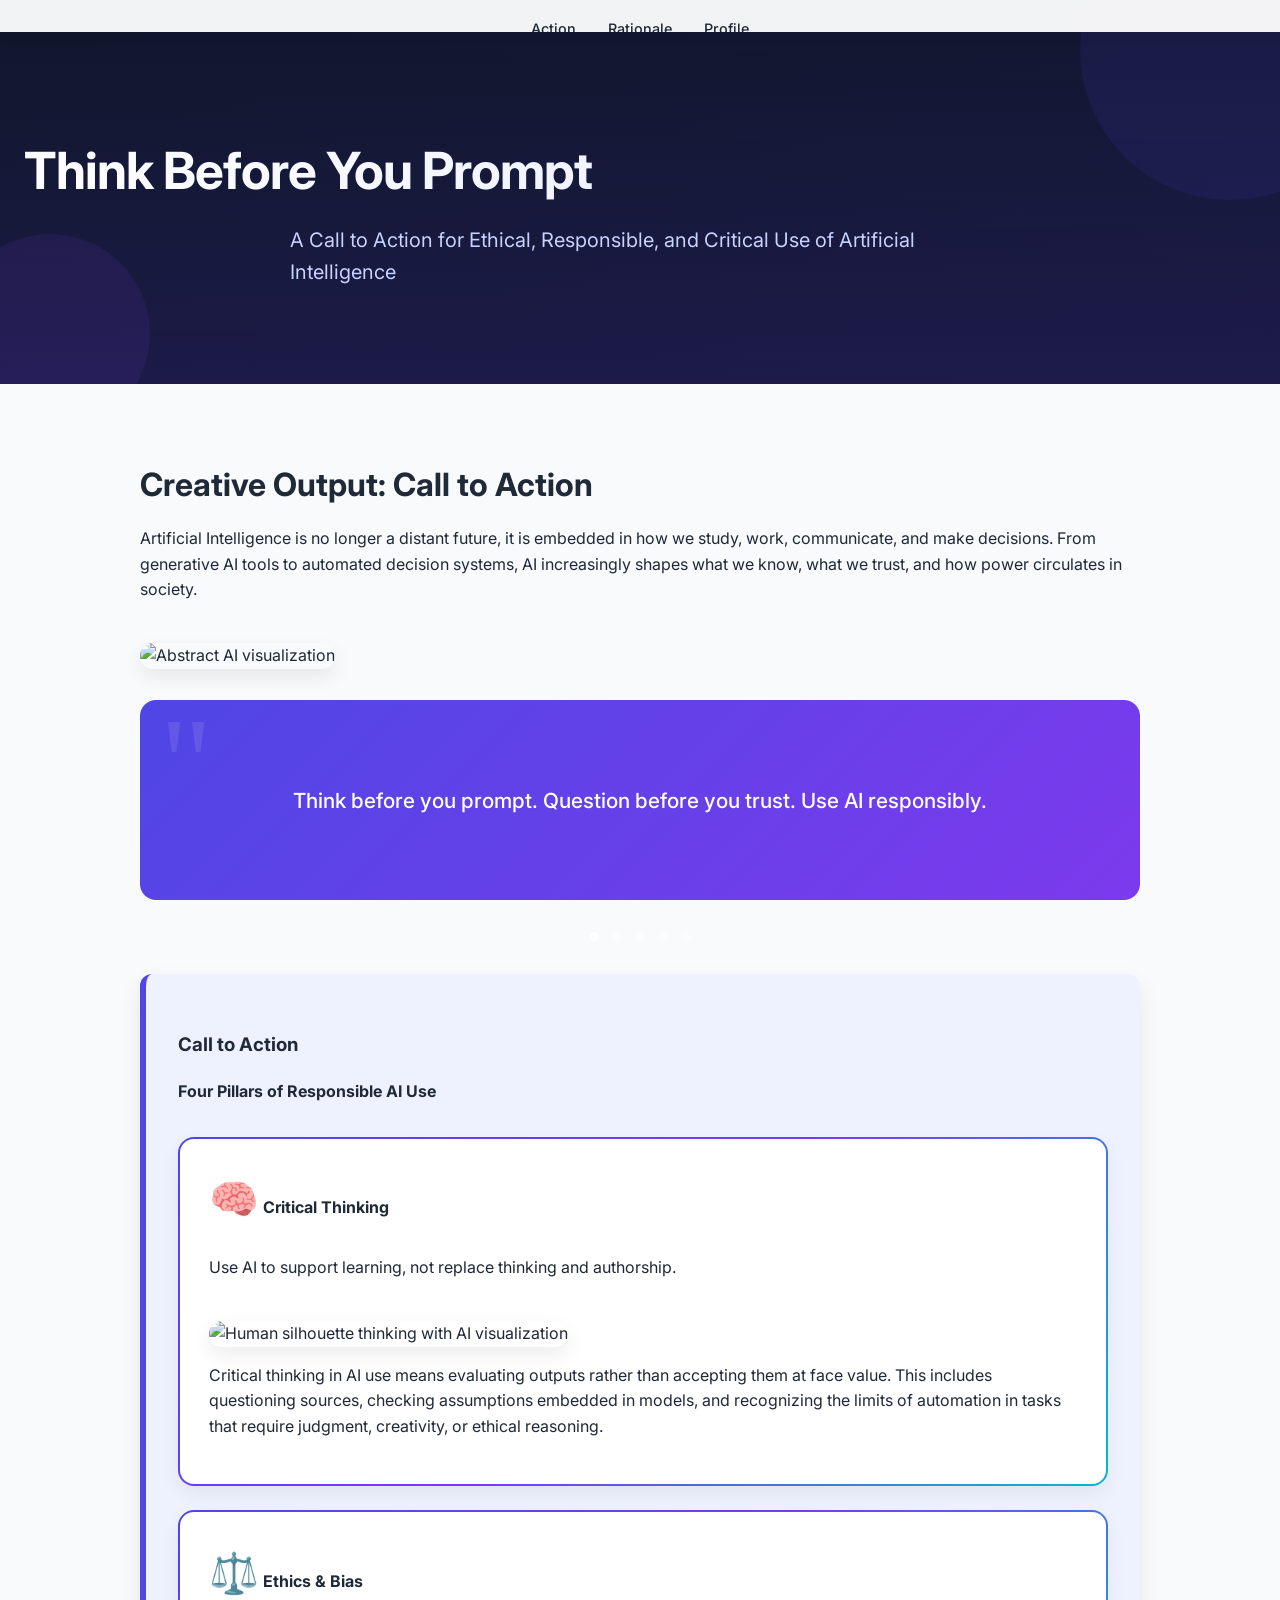
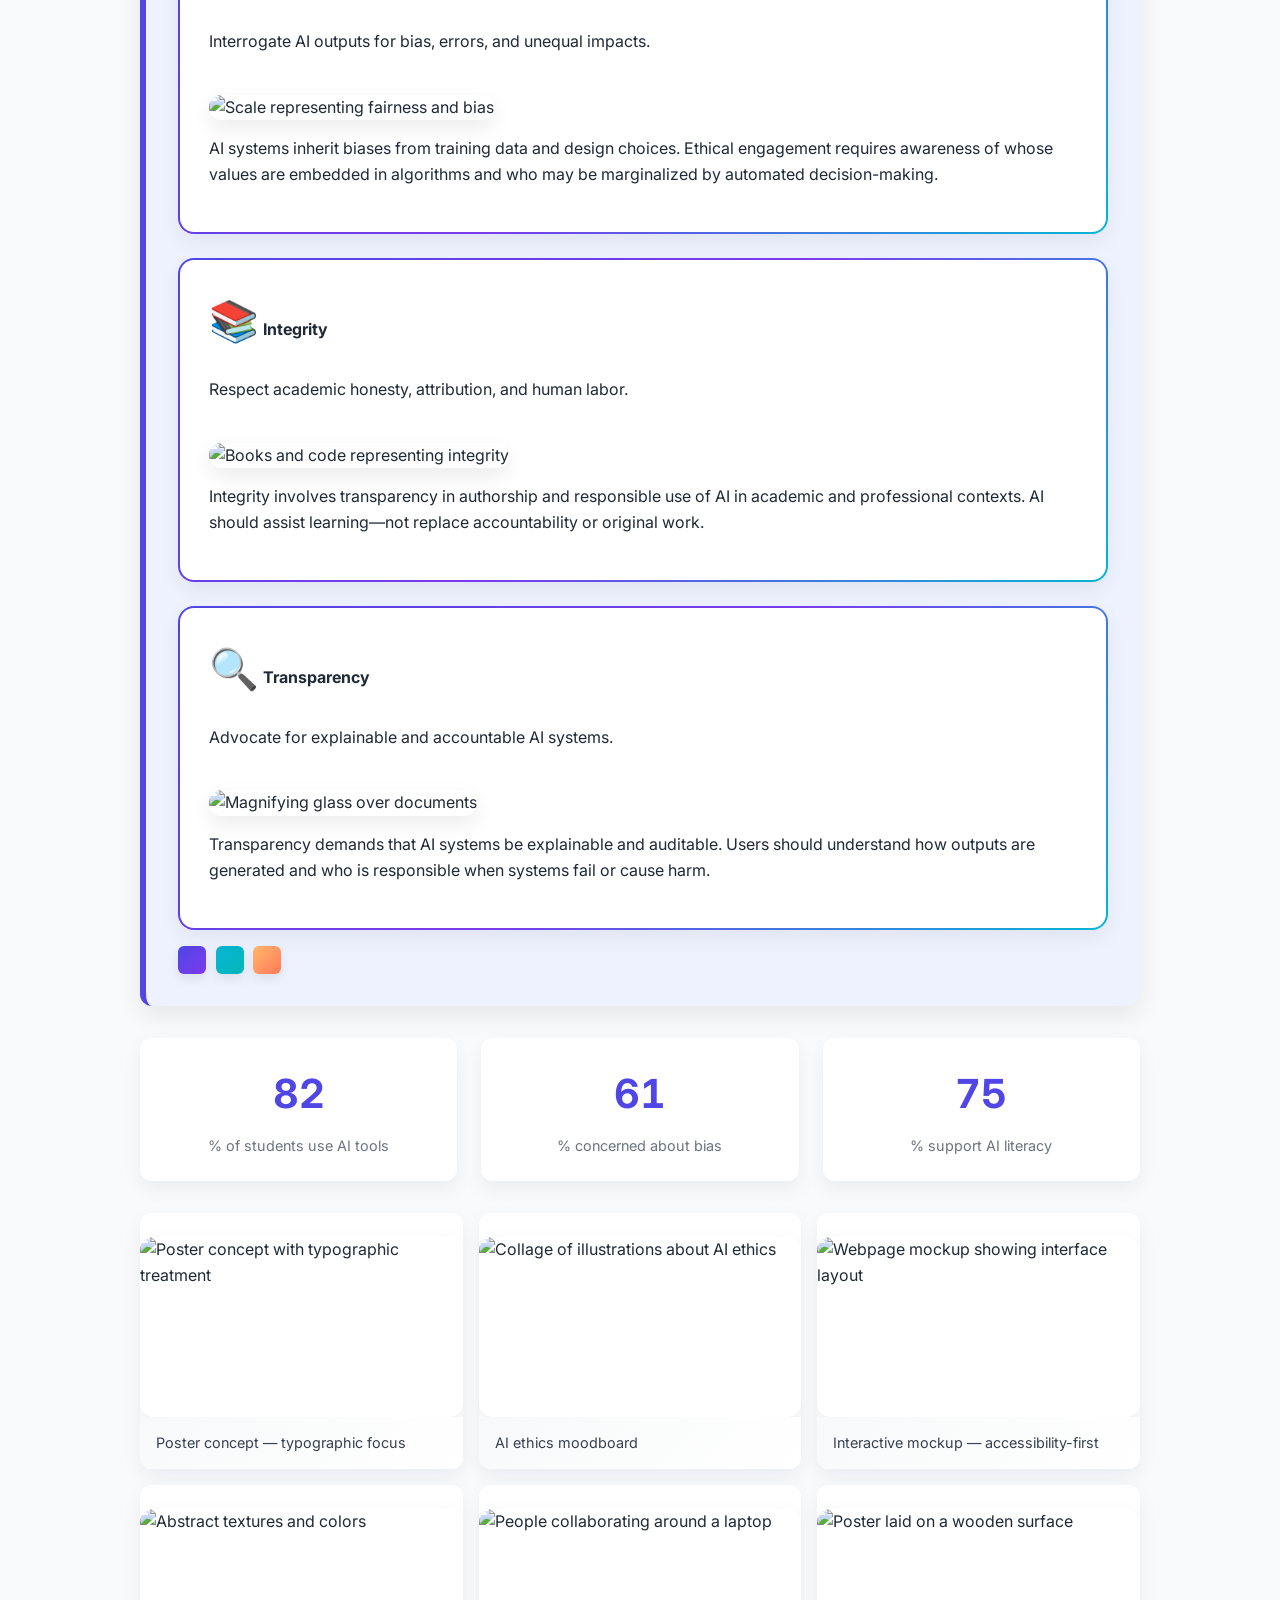
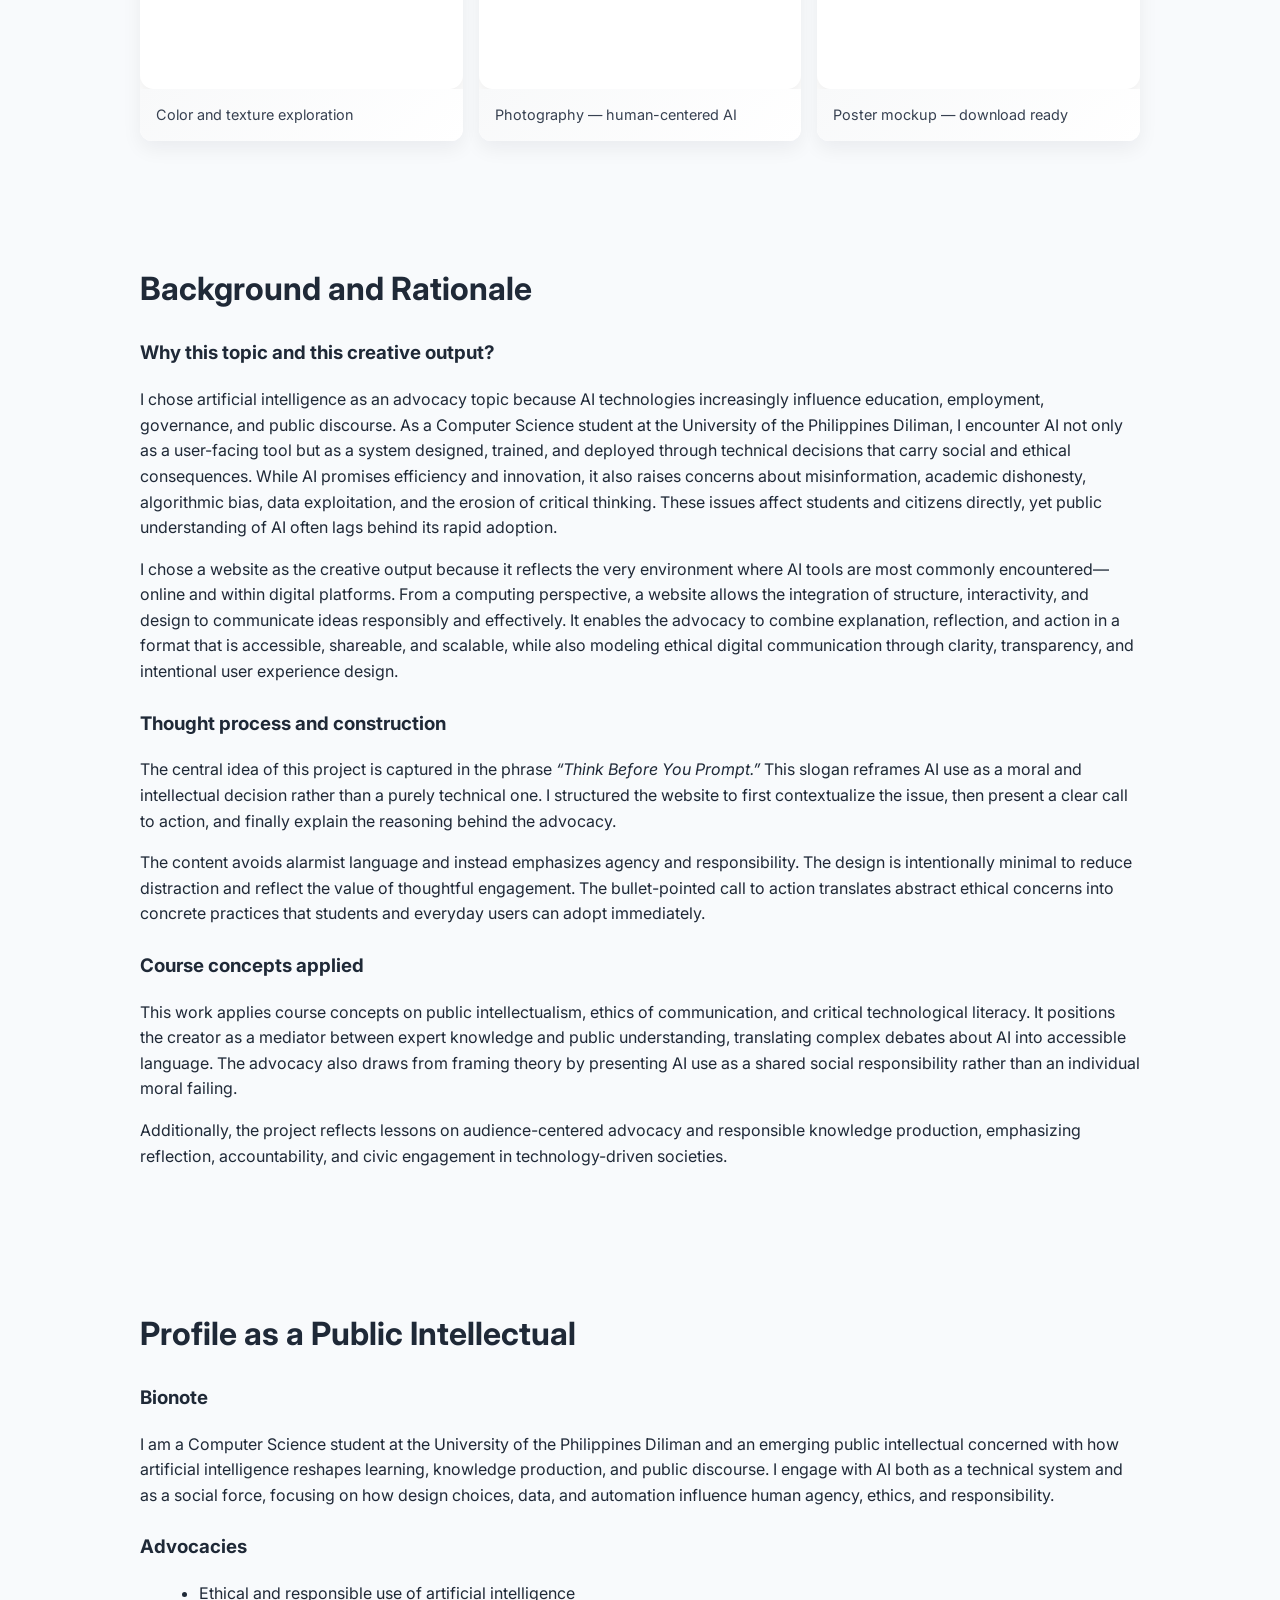
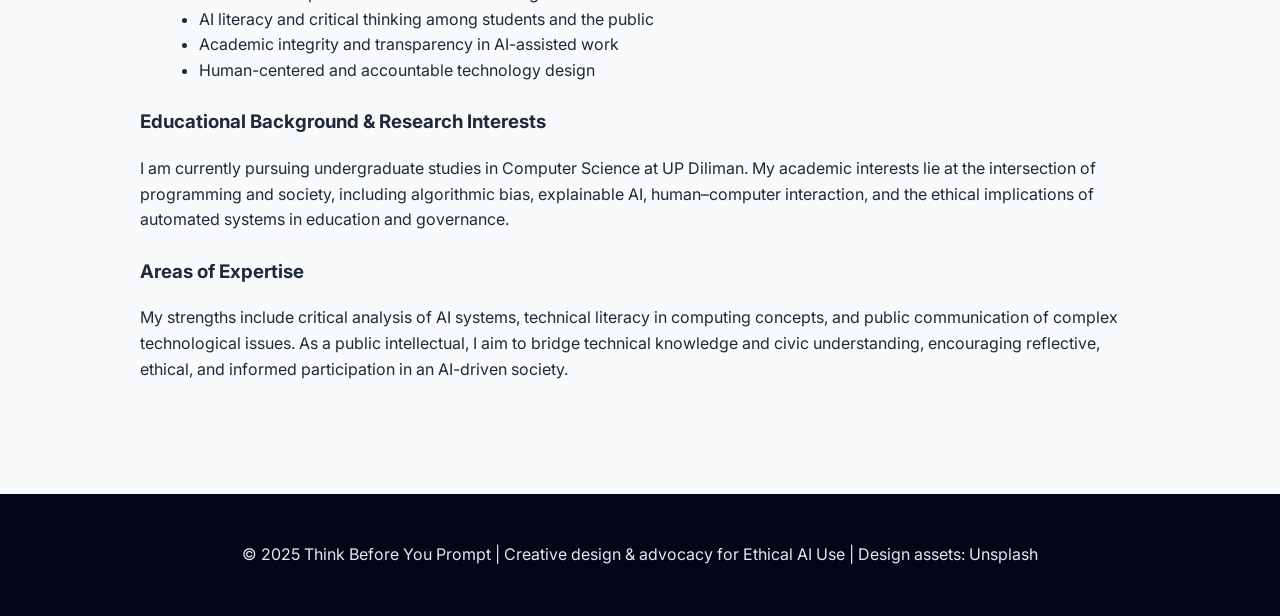
==== index.html @ 4fadc1ae "Rename soc_sci_final_output.html to index.html" ====
<!DOCTYPE html>
<html lang="en">
<head>
  <meta charset="UTF-8" />
  <meta name="viewport" content="width=device-width, initial-scale=1.0" />
  <title>Think Before You Prompt</title>
  <!-- Add a webfont and minor meta -->
  <link href="https://fonts.googleapis.com/css2?family=Inter:wght@300;400;600;700&display=swap" rel="stylesheet">
  <style>
    body { font-family: 'Inter', Arial, sans-serif; margin: 0; line-height: 1.6; color: #1f2937; background:#f8fafc; }

    /* NEW: Sticky navigation bar */
    nav {
      position: fixed;
      top: 0;
      left: 0;
      right: 0;
      background: rgba(255, 255, 255, 0.95);
      backdrop-filter: blur(10px);
      z-index: 100;
      padding: 1rem 1.5rem;
      box-shadow: 0 2px 15px rgba(0,0,0,0.05);
      max-height: 0;
      overflow: hidden;
      transition: max-height 0.4s ease, padding 0.4s ease;
    }

    nav.visible {
      max-height: 60px;
      padding: 0.8rem 1.5rem;
    }

    nav ul {
      display: flex;
      gap: 2rem;
      margin: 0;
      padding: 0;
      list-style: none;
      align-items: center;
      justify-content: center;
    }

    nav a {
      text-decoration: none;
      color: #1f2937;
      font-weight: 500;
      font-size: 0.9rem;
      transition: color 0.3s ease;
      position: relative;
    }

    nav a::after {
      content: '';
      position: absolute;
      bottom: -4px;
      left: 0;
      width: 0;
      height: 2px;
      background: #4f46e5;
      transition: width 0.3s ease;
    }

    nav a:hover::after { width: 100%; }

    /* NEW: Scroll reveal animations */
    .reveal {
      opacity: 0;
      transform: translateY(30px);
      transition: opacity 0.8s ease, transform 0.8s ease;
    }

    .reveal.active {
      opacity: 1;
      transform: translateY(0);
    }

    /* NEW: Parallax effect for images */
    .parallax-img {
      background-attachment: fixed;
      background-position: center;
      background-repeat: no-repeat;
      background-size: cover;
      position: relative;
    }

    section#creative-output > img {
      animation: slideInImage 1s ease-out forwards;
    }

    @keyframes slideInImage {
      from { opacity: 0; transform: scale(0.95); }
      to { opacity: 1; transform: scale(1); }
    }

    /* Enhanced header with animated background carousel */
    header {
      background: linear-gradient(135deg, #0f172a, #1e1b4b);
      position: relative;
      overflow: hidden;
      padding: 6rem 1.5rem;
    }

    header::before {
      content: '';
      position: absolute;
      inset: 0;
      background-image: url('https://images.unsplash.com/photo-1677442136019-21780ecad995?auto=format&fit=crop&w=1600&q=60');
      background-size: cover;
      background-position: center;
      opacity: 0.15;
      animation: slideBackground 20s ease-in-out infinite;
      z-index: 0;
    }

    header::after {
      content: '';
      position: absolute;
      inset: 0;
      background: linear-gradient(180deg, rgba(15,23,42,0.75), rgba(30,27,75,0.85));
      z-index: 1;
    }

    @keyframes slideBackground {
      0%, 100% { background-position: center; }
      50% { background-position: center 20px; }
    }

    header > * {
      position: relative;
      z-index: 2;
    }

    header h1 {
      font-size: 3.2rem;
      font-weight: 700;
      letter-spacing: -1px;
      margin-bottom: 0.75rem;
      background: linear-gradient(135deg, #ffffff, #e0e7ff);
      -webkit-background-clip: text;
      -webkit-text-fill-color: transparent;
      background-clip: text;
      animation: fadeInDown 1.2s ease-out;
    }

    header .hero-sub {
      font-size: 1.25rem;
      font-weight: 400;
      color: #c7d2fe;
      opacity: 1;
      animation: fadeInUp 1.4s ease-out;
      max-width: 700px;
      margin: 0 auto;
    }

    /* Animated accent lines and dots */
    .header-accent {
      position: absolute;
      border-radius: 50%;
      opacity: 0.1;
      animation: float 8s ease-in-out infinite;
    }

    .accent-1 {
      width: 300px;
      height: 300px;
      background: #4f46e5;
      top: -100px;
      right: -100px;
      animation-delay: 0s;
    }

    .accent-2 {
      width: 200px;
      height: 200px;
      background: #7c3aed;
      bottom: -50px;
      left: -50px;
      animation-delay: 2s;
    }

    @keyframes float {
      0%, 100% { transform: translateY(0px) translateX(0px); }
      50% { transform: translateY(-30px) translateX(15px); }
    }

    @keyframes fadeInDown {
      from { opacity: 0; transform: translateY(-20px); }
      to { opacity: 1; transform: translateY(0); }
    }

    @keyframes fadeInUp {
      from { opacity: 0; transform: translateY(20px); }
      to { opacity: 1; transform: translateY(0); }
    }

    section { padding: 3rem 1.5rem; max-width: 1000px; margin: auto; animation: slideUp 0.9s ease; }
    h1 { font-size: 2.8rem; margin-bottom: 0.5rem; }
    h2 { font-size: 2rem; margin-bottom: 1rem; }
    h3 { margin-top: 1.5rem; }
    .hero-sub { font-size: 1.1rem; opacity: 0.9; }
    .cta { background: #eef2ff; border-left: 6px solid #4f46e5; padding: 2rem; margin-top: 2rem; border-radius: 12px; box-shadow: 0 10px 25px rgba(0,0,0,0.08); transition: transform 0.3s ease; }
    .cta:hover { transform: translateY(-4px); }
    .grid { display: grid; grid-template-columns: repeat(1, 1fr); gap: 1.5rem; margin-top: 2rem; }
    .card { background: #ffffff; padding: 1.8rem; border-radius: 16px; box-shadow: 0 8px 20px rgba(0,0,0,0.06); transition: transform 0.3s ease, box-shadow 0.3s ease; }
    .card:hover { transform: translateY(-6px); box-shadow: 0 15px 30px rgba(0,0,0,0.1); }
    .icon { font-size: 2rem; margin-bottom: 0.5rem; }
    img { max-width: 100%; border-radius: 14px; margin-top: 1.5rem; box-shadow: 0 8px 20px rgba(0,0,0,0.08); }
    footer { background: #020617; color: #e5e7eb; text-align: center; padding: 2rem; margin-top: 3rem; }
    ul { margin-left: 1.2rem; }
    @keyframes fadeIn { from { opacity: 0; } to { opacity: 1; } }
    @keyframes slideUp { from { opacity: 0; transform: translateY(30px); } to { opacity: 1; transform: translateY(0); } }
    
    .pillar {
      background: #ffffff;
      border-radius: 16px;
      box-shadow: 0 8px 20px rgba(0,0,0,0.06);
      padding: 1.8rem;
      cursor: pointer;
      transition: box-shadow 0.3s ease, transform 0.3s ease;
      position: relative;
      border: 2px solid transparent;
      background-image: 
        linear-gradient(#ffffff, #ffffff),
        linear-gradient(135deg, #4f46e5, #7c3aed, #06b6d4);
      background-origin: border-box;
      background-clip: padding-box, border-box;
    }

    .pillar::before {
      content: '';
      position: absolute;
      inset: 0;
      border-radius: 14px;
      padding: 2px;
      background: linear-gradient(135deg, #4f46e5, #7c3aed, #06b6d4);
      background-size: 200% 200%;
      -webkit-mask: linear-gradient(#fff 0 0) content-box, linear-gradient(#fff 0 0);
      -webkit-mask-composite: xor;
      mask-composite: exclude;
      opacity: 0;
      animation: gradientShift 6s ease infinite;
      transition: opacity 0.3s ease;
    }

    .pillar:hover::before {
      opacity: 1;
    }

    .pillar:hover {
      box-shadow: 0 15px 40px rgba(79, 70, 229, 0.2);
      transform: translateY(-4px);
    }

    .icon {
      font-size: 2.5rem;
      margin-bottom: 0.5rem;
      display: inline-block;
      animation: bounce-float 4s ease-in-out infinite;
    }

    .pillar:nth-child(1) .icon { animation-delay: 0s; }
    .pillar:nth-child(2) .icon { animation-delay: 0.5s; }
    .pillar:nth-child(3) .icon { animation-delay: 1s; }
    .pillar:nth-child(4) .icon { animation-delay: 1.5s; }

    /* NEW: Quote carousel */
    .quote-carousel {
      background: linear-gradient(135deg, #4f46e5, #7c3aed);
      color: #fff;
      padding: 2.5rem;
      border-radius: 16px;
      margin: 2rem 0;
      min-height: 120px;
      display: flex;
      align-items: center;
      justify-content: center;
      text-align: center;
      position: relative;
      overflow: hidden;
    }

    .quote-carousel::before {
      content: '"';
      position: absolute;
      font-size: 8rem;
      opacity: 0.1;
      top: -40px;
      left: 20px;
      font-family: Georgia, serif;
    }

    .quote-carousel p {
      font-size: 1.3rem;
      font-weight: 500;
      position: relative;
      z-index: 2;
      margin: 0;
      animation: fadeInQuote 0.8s ease-in;
    }

    @keyframes fadeInQuote {
      from { opacity: 0; }
      to { opacity: 1; }
    }

    .quote-nav {
      display: flex;
      gap: 0.8rem;
      justify-content: center;
      margin-top: 1.2rem;
    }

    .quote-dot {
      width: 10px;
      height: 10px;
      border-radius: 50%;
      background: rgba(255,255,255,0.4);
      cursor: pointer;
      transition: background 0.3s ease;
    }

    .quote-dot.active { background: #fff; }

    /* Design gallery */
    .gallery {
      display: grid;
      grid-template-columns: repeat(3, 1fr);
      gap: 1rem;
      margin-top: 2rem;
      align-items: start;
    }
    .gallery figure {
      margin: 0;
      background: #fff;
      border-radius: 12px;
      overflow: hidden;
      box-shadow: 0 8px 20px rgba(10, 15, 30, 0.06);
      transition: transform 0.25s ease, box-shadow 0.25s ease;
      cursor: pointer;
      position: relative;
    }

    .gallery figure::after {
      content: '👁️';
      position: absolute;
      inset: 0;
      display: flex;
      align-items: center;
      justify-content: center;
      background: rgba(79, 70, 229, 0.7);
      color: #fff;
      font-size: 2rem;
      opacity: 0;
      transition: opacity 0.3s ease;
      z-index: 10;
    }

    .gallery figure:hover::after { opacity: 1; }
    .gallery figure:hover { transform: translateY(-8px) scale(1.02); box-shadow: 0 20px 50px rgba(10,15,30,0.15); }

    .gallery img { 
      display: block; 
      width: 100%; 
      height: 180px; 
      object-fit: cover;
      transition: transform 0.4s ease;
    }

    .gallery figure:hover img { transform: scale(1.1); }

    .gallery figcaption {
      padding: 0.9rem 1rem;
      font-size: 0.9rem;
      color: #374151;
      background: linear-gradient(135deg, #f8f9fa, #ffffff);
    }

    @media (max-width: 1000px) {
      .gallery { grid-template-columns: repeat(2, 1fr); }
    }
    @media (max-width: 700px) {
      .gallery { grid-template-columns: 1fr; }
    }

    /* Lightbox modal */
    .lightbox {
      position: fixed;
      inset: 0;
      display: none;
      align-items: center;
      justify-content: center;
      background: rgba(2,6,23,0.7);
      z-index: 1200;
      padding: 2rem;
    }
    .lightbox.visible { display: flex; }
    .lightbox-content {
      max-width: 1100px;
      width: 100%;
      max-height: 90vh;
      overflow: auto;
      border-radius: 12px;
      background: #fff;
      padding: 1rem;
      box-shadow: 0 30px 70px rgba(0,0,0,0.4);
      text-align: center;
    }
    .lightbox img { width: 100%; height: auto; border-radius: 8px; }
    .lightbox .caption { margin-top: 0.6rem; color: #374151; font-size: 0.95rem; }
    .lightbox .close {
      position: absolute;
      right: 1.25rem;
      top: 1.25rem;
      background: rgba(0,0,0,0.6);
      color: #fff;
      border: none;
      width: 36px;
      height: 36px;
      border-radius: 8px;
      cursor: pointer;
    }

    /* small swatches for 'creative output' feel */
    .swatches { display:flex; gap:0.6rem; margin-top:1rem; align-items:center; }
    .swatches > span { width:28px; height:28px; border-radius:6px; box-shadow:0 5px 12px rgba(0,0,0,0.08); }
    .swatches .p1 { background: linear-gradient(135deg,#4f46e5,#7c3aed); }
    .swatches .p2 { background: linear-gradient(135deg,#06b6d4,#06b6b9); }
    .swatches .p3 { background: linear-gradient(135deg,#ffb86c,#ff7a59); }

    /* NEW: Stat counter */
    .stat-box {
      background: #ffffff;
      padding: 1.5rem;
      border-radius: 12px;
      text-align: center;
      box-shadow: 0 8px 20px rgba(0,0,0,0.06);
    }

    .stat-number {
      font-size: 2.5rem;
      font-weight: 700;
      color: #4f46e5;
      font-variant-numeric: tabular-nums;
    }

    .stat-label {
      color: #6b7280;
      font-size: 0.9rem;
      margin-top: 0.5rem;
    }

    .stats-grid {
      display: grid;
      grid-template-columns: repeat(3, 1fr);
      gap: 1.5rem;
      margin: 2rem 0;
    }

    @media (max-width: 700px) {
      .stats-grid { grid-template-columns: 1fr; }
      nav ul { gap: 1rem; }
    }

  </style>
</head>

<body>

<nav id="navbar">
  <ul>
    <li><a href="#creative-output">Action</a></li>
    <li><a href="#rationale">Rationale</a></li>
    <li><a href="#profile">Profile</a></li>
  </ul>
</nav>

<header>
  <div class="header-accent accent-1"></div>
  <div class="header-accent accent-2"></div>
  <h1>Think Before You Prompt</h1>
  <p class="hero-sub">A Call to Action for Ethical, Responsible, and Critical Use of Artificial Intelligence</p>
</header>

<section id="creative-output">
  <h2>Creative Output: Call to Action</h2>
  <p class="reveal">
    Artificial Intelligence is no longer a distant future, it is embedded in how we study, work,
    communicate, and make decisions. From generative AI tools to automated decision systems, AI
    increasingly shapes what we know, what we trust, and how power circulates in society.
  </p>

  <img src="https://images.unsplash.com/photo-1677442136019-21780ecad995" alt="Abstract AI visualization" />

  <!-- NEW: Quote carousel -->
  <div class="quote-carousel">
    <p id="quote-text">Think before you prompt. Question before you trust. Use AI responsibly.</p>
  </div>
  <div class="quote-nav" id="quote-dots"></div>

  <div class="cta">
    <h3>Call to Action</h3>
    <p><strong>Four Pillars of Responsible AI Use</strong></p>
    <div class="grid">
      <div class="pillar reveal">
          <div class="icon">🧠</div>
          <strong>Critical Thinking</strong>
          <p>Use AI to support learning, not replace thinking and authorship.</p>

        <div class="pillar-details">
          <img src="https://images.unsplash.com/photo-1526378722484-bd91ca387e72" alt="Human silhouette thinking with AI visualization" />
          <p>
            Critical thinking in AI use means evaluating outputs rather than accepting them at face value.
            This includes questioning sources, checking assumptions embedded in models, and recognizing
            the limits of automation in tasks that require judgment, creativity, or ethical reasoning.
          </p>
        </div>
      </div>

      <div class="pillar">
          <div class="icon">⚖️</div>
          <strong>Ethics & Bias</strong>
          <p>Interrogate AI outputs for bias, errors, and unequal impacts.</p>

        <div class="pillar-details">
          <img src="https://images.unsplash.com/photo-1507679799987-c73779587ccf" alt="Scale representing fairness and bias" />
          <p>
            AI systems inherit biases from training data and design choices. Ethical engagement requires
            awareness of whose values are embedded in algorithms and who may be marginalized by automated
            decision-making.
          </p>
        </div>
      </div>


      <div class="pillar">
          <div class="icon">📚</div>
          <strong>Integrity</strong>
          <p>Respect academic honesty, attribution, and human labor.</p>

        <div class="pillar-details">
          <img src="https://lh5.googleusercontent.com/proxy/mN3OihAt1gCvdoqqgn5W7ERhK1ZhBnL9BitqXOBG_MbKz0yrz90Pcy7bfYR45_Aur0BH8eSg7QhZeJDe_hQlG6z-o3shMZzmf3hOyVM" alt="Books and code representing integrity" />
          <p>
            Integrity involves transparency in authorship and responsible use of AI in academic and
            professional contexts. AI should assist learning—not replace accountability or original work.
          </p>
        </div>
      </div>


      <div class="pillar">
          <div class="icon">🔍</div>
          <strong>Transparency</strong>
          <p>Advocate for explainable and accountable AI systems.</p>

        <div class="pillar-details">
          <img src="https://images.unsplash.com/photo-1551288049-bebda4e38f71" alt="Magnifying glass over documents" />
          <p>
            Transparency demands that AI systems be explainable and auditable. Users should understand how
            outputs are generated and who is responsible when systems fail or cause harm.
          </p>
        </div>
      </div>

    </div>

    <!-- Add simple color swatches to emphasize design choices -->
    <div class="swatches" aria-hidden="true">
      <span class="p1"></span><span class="p2"></span><span class="p3"></span>
    </div>
  </div>

  <!-- NEW: Stats section -->
  <div class="stats-grid" id="stats">
    <div class="stat-box reveal">
      <div class="stat-number" data-count="92">0</div>
      <div class="stat-label">% of students use AI tools</div>
    </div>
    <div class="stat-box reveal">
      <div class="stat-number" data-count="68">0</div>
      <div class="stat-label">% concerned about bias</div>
    </div>
    <div class="stat-box reveal">
      <div class="stat-number" data-count="84">0</div>
      <div class="stat-label">% support AI literacy</div>
    </div>
  </div>

  <!-- New design gallery to showcase creative output (images + captions) -->
  <div class="gallery" aria-label="Design gallery: moodboard and creative assets">
    <figure data-caption="Think Before You Prompt — poster concept">
      <img src="https://images.unsplash.com/photo-1588702547923-7093a6c3ba33?auto=format&fit=crop&w=1200&q=60" alt="Poster concept with typographic treatment" />
      <figcaption>Poster concept — typographic focus</figcaption>
    </figure>
    <figure data-caption="AI ethics moodboard">
      <img src="https://images.unsplash.com/photo-1506806732259-39c2d0268443?auto=format&fit=crop&w=1200&q=60" alt="Collage of illustrations about AI ethics" />
      <figcaption>AI ethics moodboard</figcaption>
    </figure>
    <figure data-caption="Interactive page mockup">
      <img src="https://images.unsplash.com/photo-1498050108023-c5249f4df085?auto=format&fit=crop&w=1200&q=60" alt="Webpage mockup showing interface layout" />
      <figcaption>Interactive mockup — accessibility-first</figcaption>
    </figure>

    <figure data-caption="Color and texture exploration">
      <img src="https://images.unsplash.com/photo-1505685296765-3a2736de412f?auto=format&fit=crop&w=1200&q=60" alt="Abstract textures and colors" />
      <figcaption>Color and texture exploration</figcaption>
    </figure>
    <figure data-caption="Photography for human-centered AI">
      <img src="https://images.unsplash.com/photo-1518779578993-ec3579fee39f?auto=format&fit=crop&w=1200&q=60" alt="People collaborating around a laptop" />
      <figcaption>Photography — human-centered AI</figcaption>
    </figure>
    <figure data-caption="Poster download sample">
      <img src="https://images.unsplash.com/photo-1517245386807-bb43f82c33c4?auto=format&fit=crop&w=1200&q=60" alt="Poster laid on a wooden surface" />
      <figcaption>Poster mockup — download ready</figcaption>
    </figure>
  </div>
</section>

<section id="rationale">
  <h2>Background and Rationale</h2>

  <h3>Why this topic and this creative output?</h3>
<p>
  I chose artificial intelligence as an advocacy topic because AI technologies increasingly
  influence education, employment, governance, and public discourse. As a Computer Science student
  at the University of the Philippines Diliman, I encounter AI not only as a user-facing tool but
  as a system designed, trained, and deployed through technical decisions that carry social and
  ethical consequences. While AI promises efficiency and innovation, it also raises concerns about
  misinformation, academic dishonesty, algorithmic bias, data exploitation, and the erosion of
  critical thinking. These issues affect students and citizens directly, yet public understanding
  of AI often lags behind its rapid adoption.
</p>

<p>
  I chose a website as the creative output because it reflects the very environment where AI tools
  are most commonly encountered—online and within digital platforms. From a computing perspective,
  a website allows the integration of structure, interactivity, and design to communicate ideas
  responsibly and effectively. It enables the advocacy to combine explanation, reflection, and
  action in a format that is accessible, shareable, and scalable, while also modeling ethical
  digital communication through clarity, transparency, and intentional user experience design.
</p>



  <h3>Thought process and construction</h3>
  <p>
    The central idea of this project is captured in the phrase <em>“Think Before You Prompt.”</em>
    This slogan reframes AI use as a moral and intellectual decision rather than a purely technical
    one. I structured the website to first contextualize the issue, then present a clear call to
    action, and finally explain the reasoning behind the advocacy.
  </p>
  <p>
    The content avoids alarmist language and instead emphasizes agency and responsibility. The
    design is intentionally minimal to reduce distraction and reflect the value of thoughtful
    engagement. The bullet-pointed call to action translates abstract ethical concerns into concrete
    practices that students and everyday users can adopt immediately.
  </p>

  <h3>Course concepts applied</h3>
  <p>
    This work applies course concepts on public intellectualism, ethics of communication, and
    critical technological literacy. It positions the creator as a mediator between expert knowledge
    and public understanding, translating complex debates about AI into accessible language. The
    advocacy also draws from framing theory by presenting AI use as a shared social responsibility
    rather than an individual moral failing.
  </p>
  <p>
    Additionally, the project reflects lessons on audience-centered advocacy and responsible
    knowledge production, emphasizing reflection, accountability, and civic engagement in
    technology-driven societies.
  </p>
</section>

<section id="profile">
  <h2>Profile as a Public Intellectual</h2>

  <h3>Bionote</h3>
  <p>
    I am a Computer Science student at the University of the Philippines Diliman and an emerging
    public intellectual concerned with how artificial intelligence reshapes learning, knowledge
    production, and public discourse. I engage with AI both as a technical system and as a social
    force, focusing on how design choices, data, and automation influence human agency, ethics,
    and responsibility.
  </p>

  <h3>Advocacies</h3>
  <ul>
    <li>Ethical and responsible use of artificial intelligence</li>
    <li>AI literacy and critical thinking among students and the public</li>
    <li>Academic integrity and transparency in AI-assisted work</li>
    <li>Human-centered and accountable technology design</li>
  </ul>

  <h3>Educational Background & Research Interests</h3>
  <p>
    I am currently pursuing undergraduate studies in Computer Science at UP Diliman. My academic
    interests lie at the intersection of programming and society, including algorithmic bias,
    explainable AI, human–computer interaction, and the ethical implications of automated systems
    in education and governance.
  </p>

  <h3>Areas of Expertise</h3>
  <p>
    My strengths include critical analysis of AI systems, technical literacy in computing concepts,
    and public communication of complex technological issues. As a public intellectual, I aim to
    bridge technical knowledge and civic understanding, encouraging reflective, ethical, and
    informed participation in an AI-driven society.
  </p>
</section>

<footer>
  <p>© 2025 Think Before You Prompt | Creative design & advocacy for Ethical AI Use | Design assets: Unsplash</p>
</footer>

<!-- Lightbox modal -->
<div class="lightbox" id="lightbox" role="dialog" aria-modal="true" aria-hidden="true">
  <div class="lightbox-content" role="document">
    <button class="close" id="lb-close" aria-label="Close">✕</button>
    <img src="" alt="" id="lb-image" />
    <div class="caption" id="lb-caption"></div>
  </div>
</div>

<script>
  // Scroll-triggered reveal animations
  const observerOptions = {
    threshold: 0.15,
    rootMargin: '0px 0px -100px 0px'
  };

  const observer = new IntersectionObserver((entries) => {
    entries.forEach(entry => {
      if (entry.isIntersecting) {
        entry.target.classList.add('active');
        observer.unobserve(entry.target);
      }
    });
  }, observerOptions);

  document.querySelectorAll('.reveal').forEach(el => observer.observe(el));

  // Sticky navbar visibility
  let lastScroll = 0;
  const navbar = document.getElementById('navbar');
  window.addEventListener('scroll', () => {
    const current = window.scrollY;
    if (current > 100) {
      navbar.classList.add('visible');
    } else {
      navbar.classList.remove('visible');
    }
    lastScroll = current;
  });

  // Smooth scroll for nav links
  document.querySelectorAll('nav a').forEach(link => {
    link.addEventListener('click', (e) => {
      e.preventDefault();
      const target = document.querySelector(link.getAttribute('href'));
      target.scrollIntoView({ behavior: 'smooth', block: 'start' });
    });
  });

  // Quote carousel
  const quotes = [
    "Think before you prompt. Question before you trust. Use AI responsibly.",
    "AI is a tool—not a replacement for critical thinking and human judgment.",
    "Transparency and accountability in AI systems are not optional; they are essential.",
    "Ethical AI begins with awareness of whose values are embedded in algorithms.",
    "Your choices about AI use shape the future of technology in society."
  ];

  let currentQuote = 0;
  const quoteText = document.getElementById('quote-text');
  const quoteDots = document.getElementById('quote-dots');

  // Create dots
  quotes.forEach((_, i) => {
    const dot = document.createElement('div');
    dot.className = `quote-dot ${i === 0 ? 'active' : ''}`;
    dot.addEventListener('click', () => showQuote(i));
    quoteDots.appendChild(dot);
  });

  function showQuote(index) {
    currentQuote = index;
    quoteText.textContent = quotes[currentQuote];
    document.querySelectorAll('.quote-dot').forEach((dot, i) => {
      dot.classList.toggle('active', i === currentQuote);
    });
  }

  // Auto-cycle quotes
  setInterval(() => {
    currentQuote = (currentQuote + 1) % quotes.length;
    showQuote(currentQuote);
  }, 5000);

  // Animated counters
  function animateCounters() {
    document.querySelectorAll('.stat-number').forEach(el => {
      const target = parseInt(el.dataset.count);
      let current = 0;
      const increment = target / 30;
      const interval = setInterval(() => {
        current += increment;
        if (current >= target) {
          el.textContent = target;
          clearInterval(interval);
        } else {
          el.textContent = Math.floor(current);
        }
      }, 30);
    });
  }

  // Trigger counters when stats are visible
  const statsObserver = new IntersectionObserver((entries) => {
    entries.forEach(entry => {
      if (entry.isIntersecting) {
        animateCounters();
        statsObserver.unobserve(entry.target);
      }
    });
  }, { threshold: 0.5 });

  const statsSection = document.getElementById('stats');
  if (statsSection) statsObserver.observe(statsSection);

  // ...existing pillar and lightbox code...
  document.querySelectorAll('.pillar').forEach(pillar => {
    pillar.addEventListener('click', () => {
      pillar.classList.toggle('expanded');
    });
  });

  (function() {
    const lightbox = document.getElementById('lightbox');
    const lbImage = document.getElementById('lb-image');
    const lbCaption = document.getElementById('lb-caption');
    const lbClose = document.getElementById('lb-close');

    function openLightbox(src, alt, caption) {
      lbImage.src = src;
      lbImage.alt = alt || '';
      lbCaption.textContent = caption || '';
      lightbox.classList.add('visible');
      lightbox.setAttribute('aria-hidden', 'false');
      document.body.style.overflow = 'hidden';
    }
    function closeLightbox() {
      lightbox.classList.remove('visible');
      lightbox.setAttribute('aria-hidden', 'true');
      document.body.style.overflow = '';
      lbImage.src = '';
      lbCaption.textContent = '';
    }

    document.querySelectorAll('.gallery figure').forEach(fig => {
      fig.addEventListener('click', () => {
        const img = fig.querySelector('img');
        const caption = fig.dataset.caption || (fig.querySelector('figcaption') && fig.querySelector('figcaption').innerText);
        openLightbox(img.src, img.alt, caption);
      });
    });

    document.querySelectorAll('.pillar-details img').forEach(img => {
      img.style.cursor = 'zoom-in';
      img.addEventListener('click', (e) => {
        e.stopPropagation();
        openLightbox(img.src, img.alt || '', '');
      });
    });

    lbClose.addEventListener('click', closeLightbox);
    lightbox.addEventListener('click', (e) => {
      if (e.target === lightbox) closeLightbox();
    });
    document.addEventListener('keydown', (e) => {
      if (e.key === 'Escape' && lightbox.classList.contains('visible')) closeLightbox();
    });
  })();
</script>

</body>
</html>
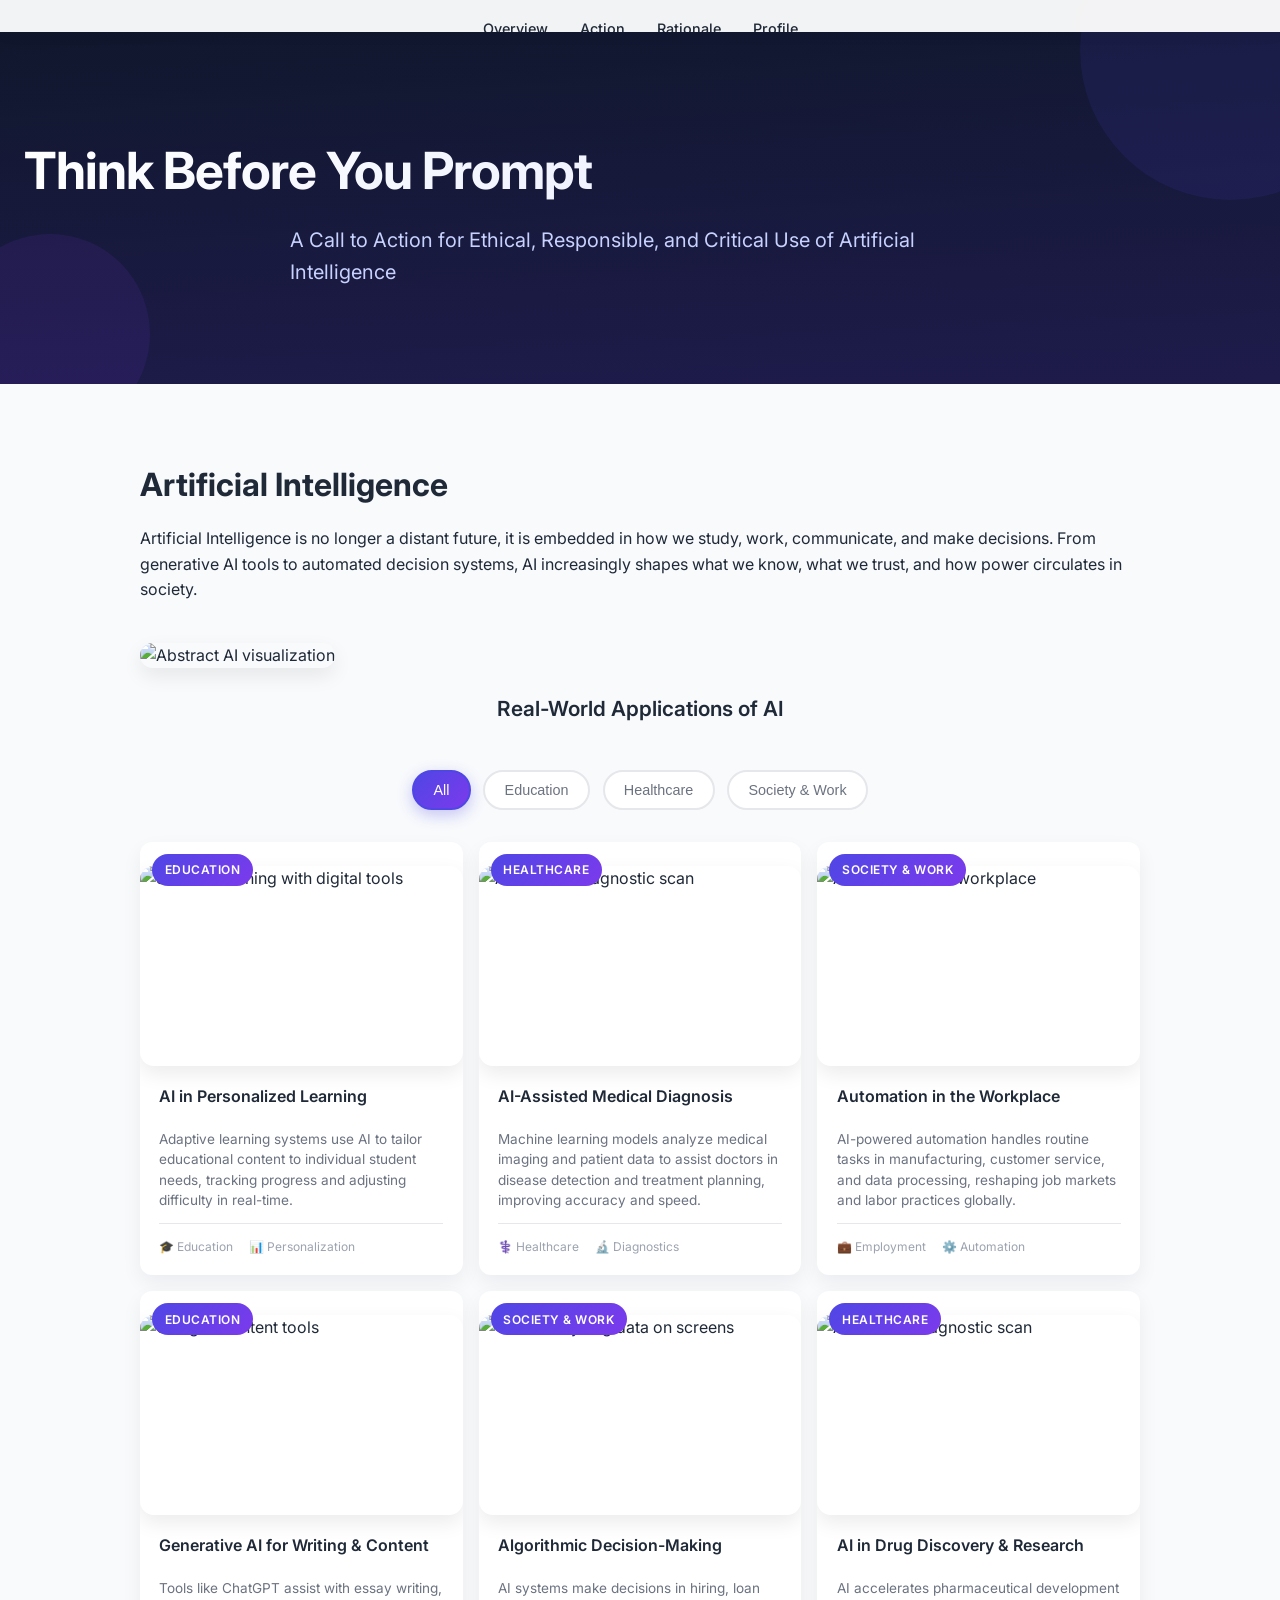
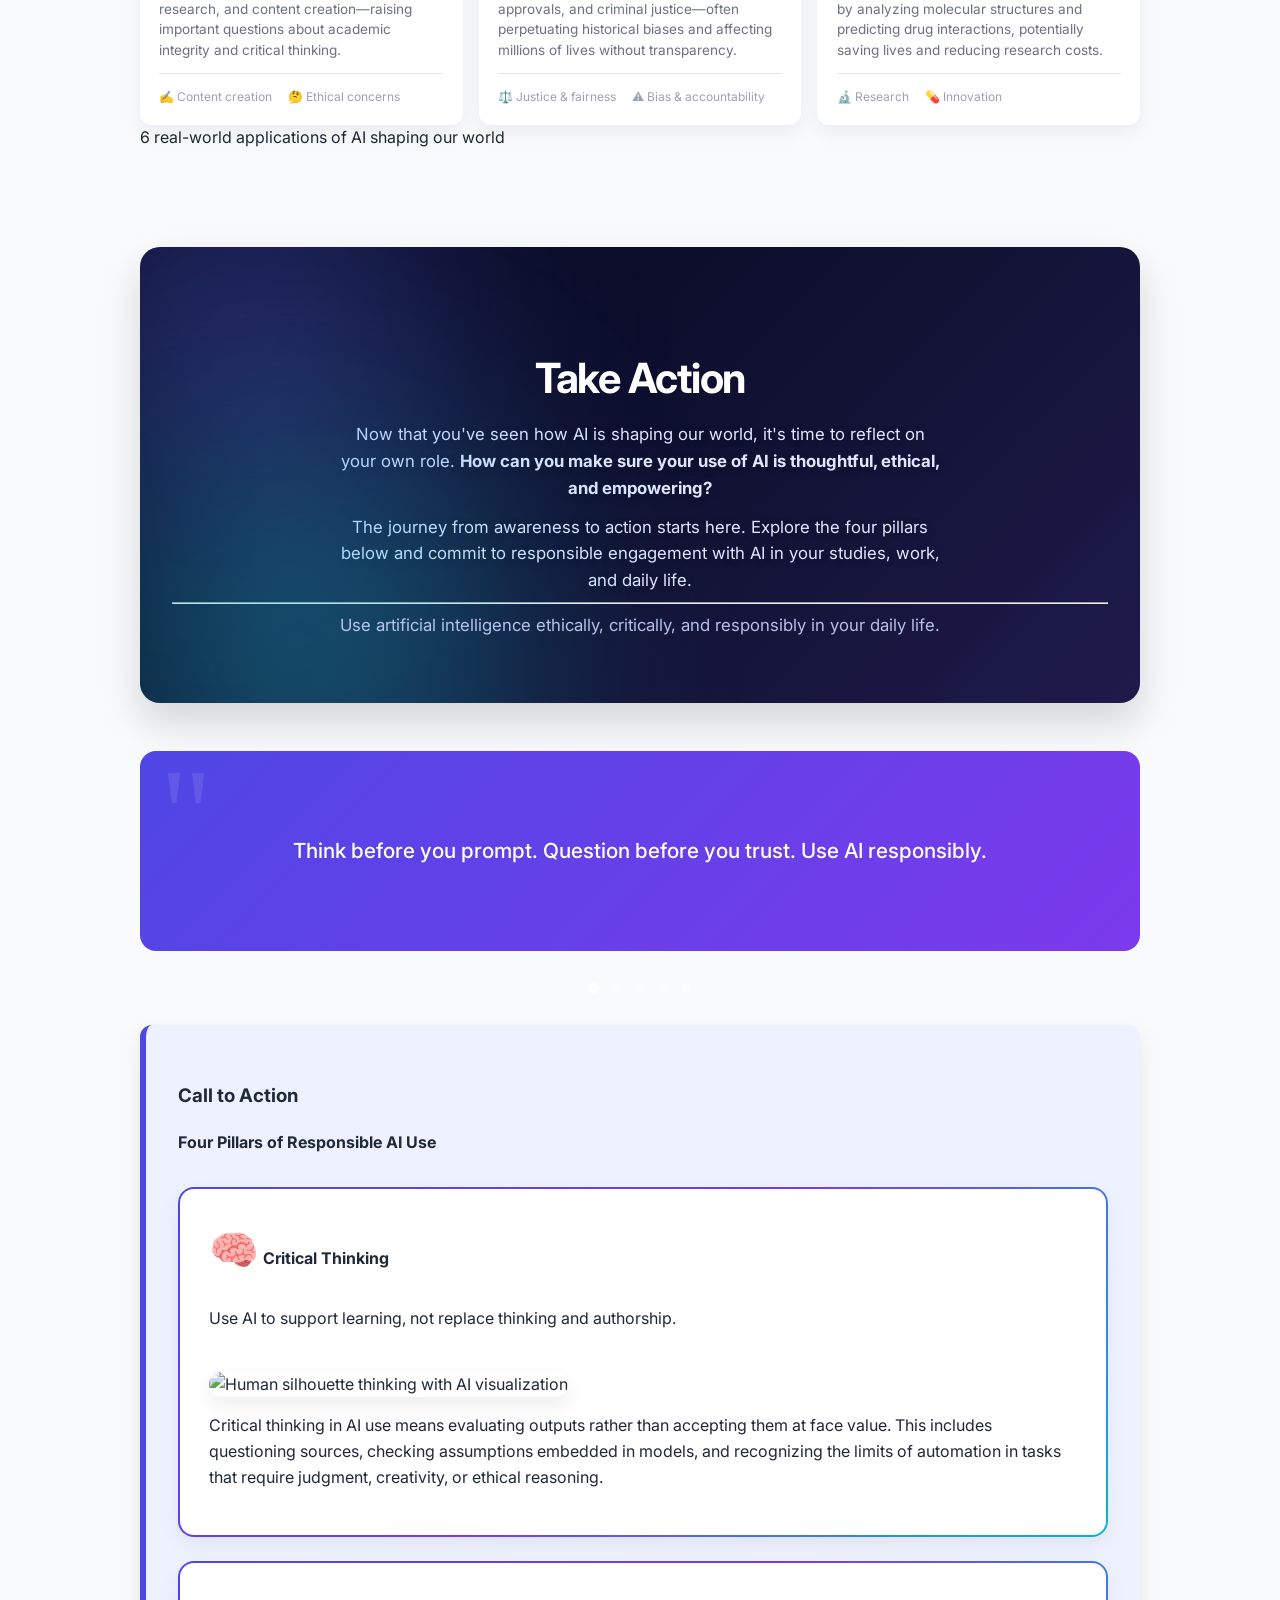
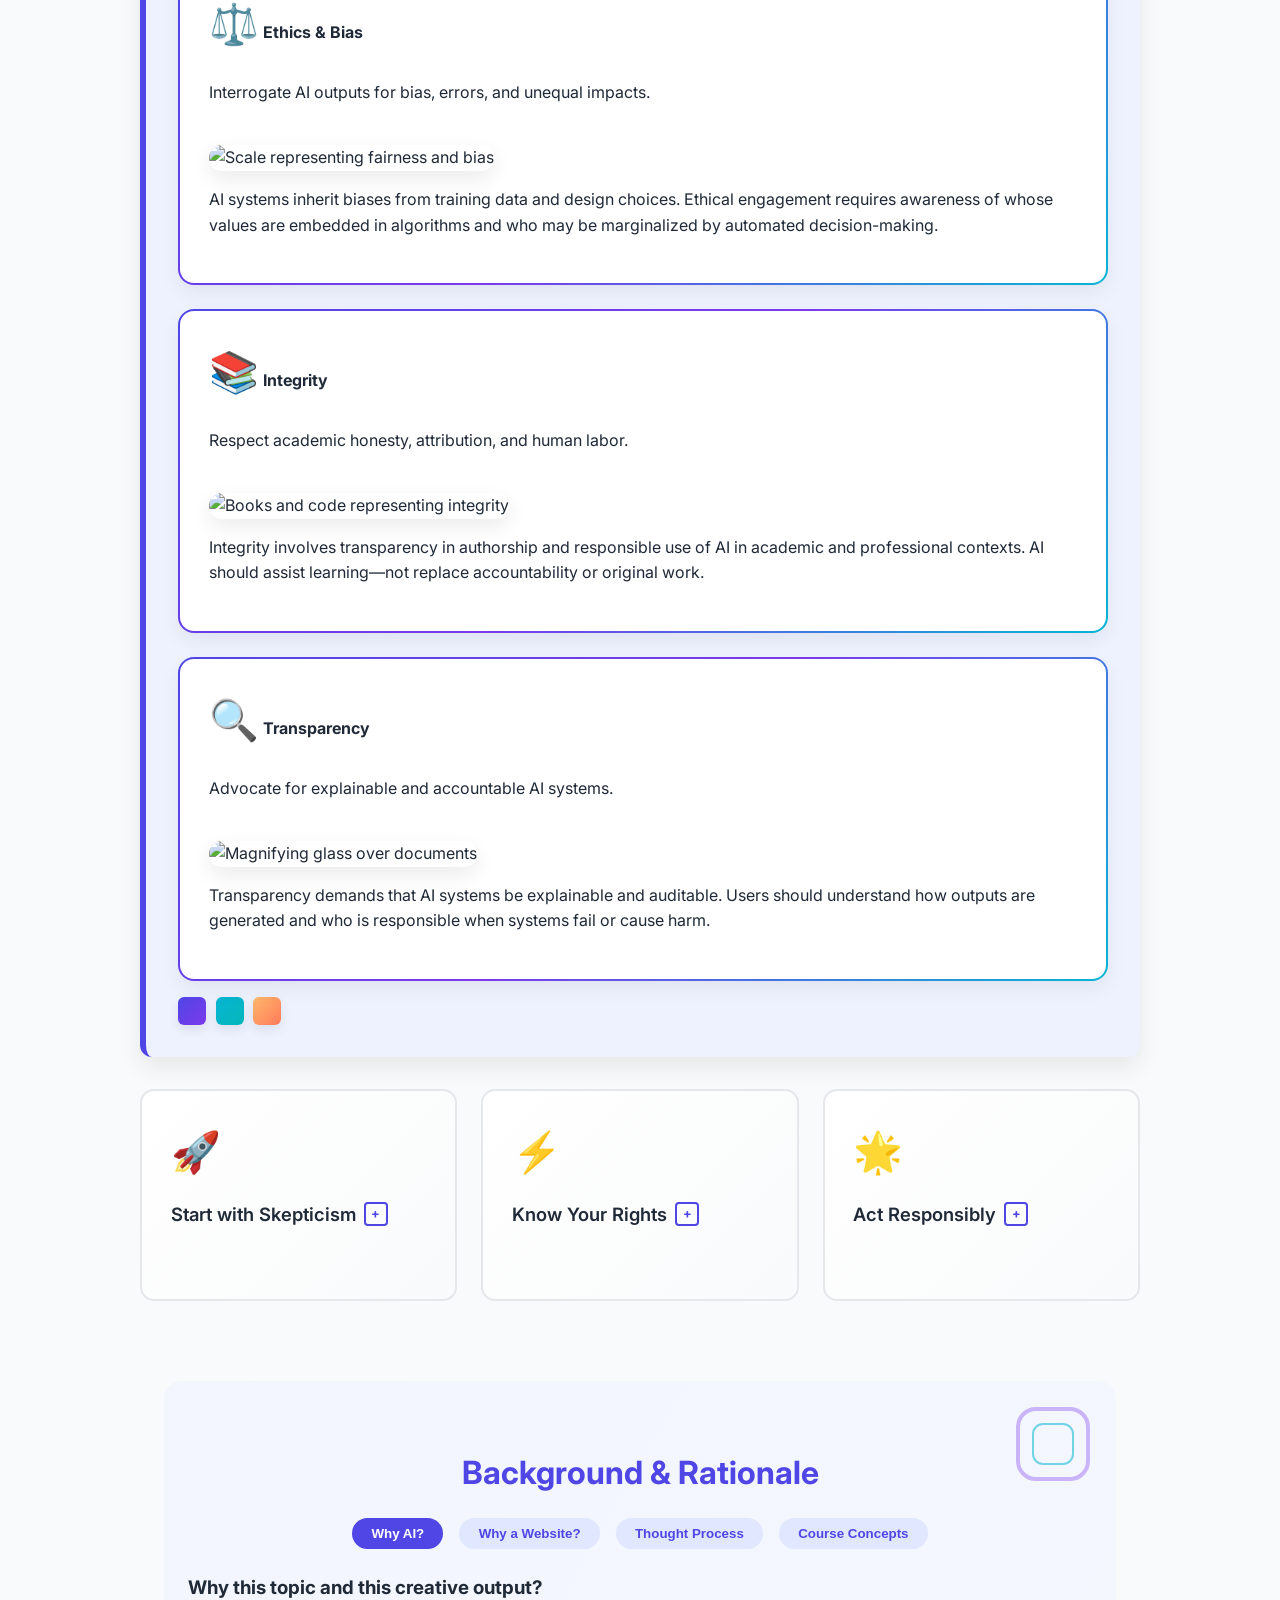
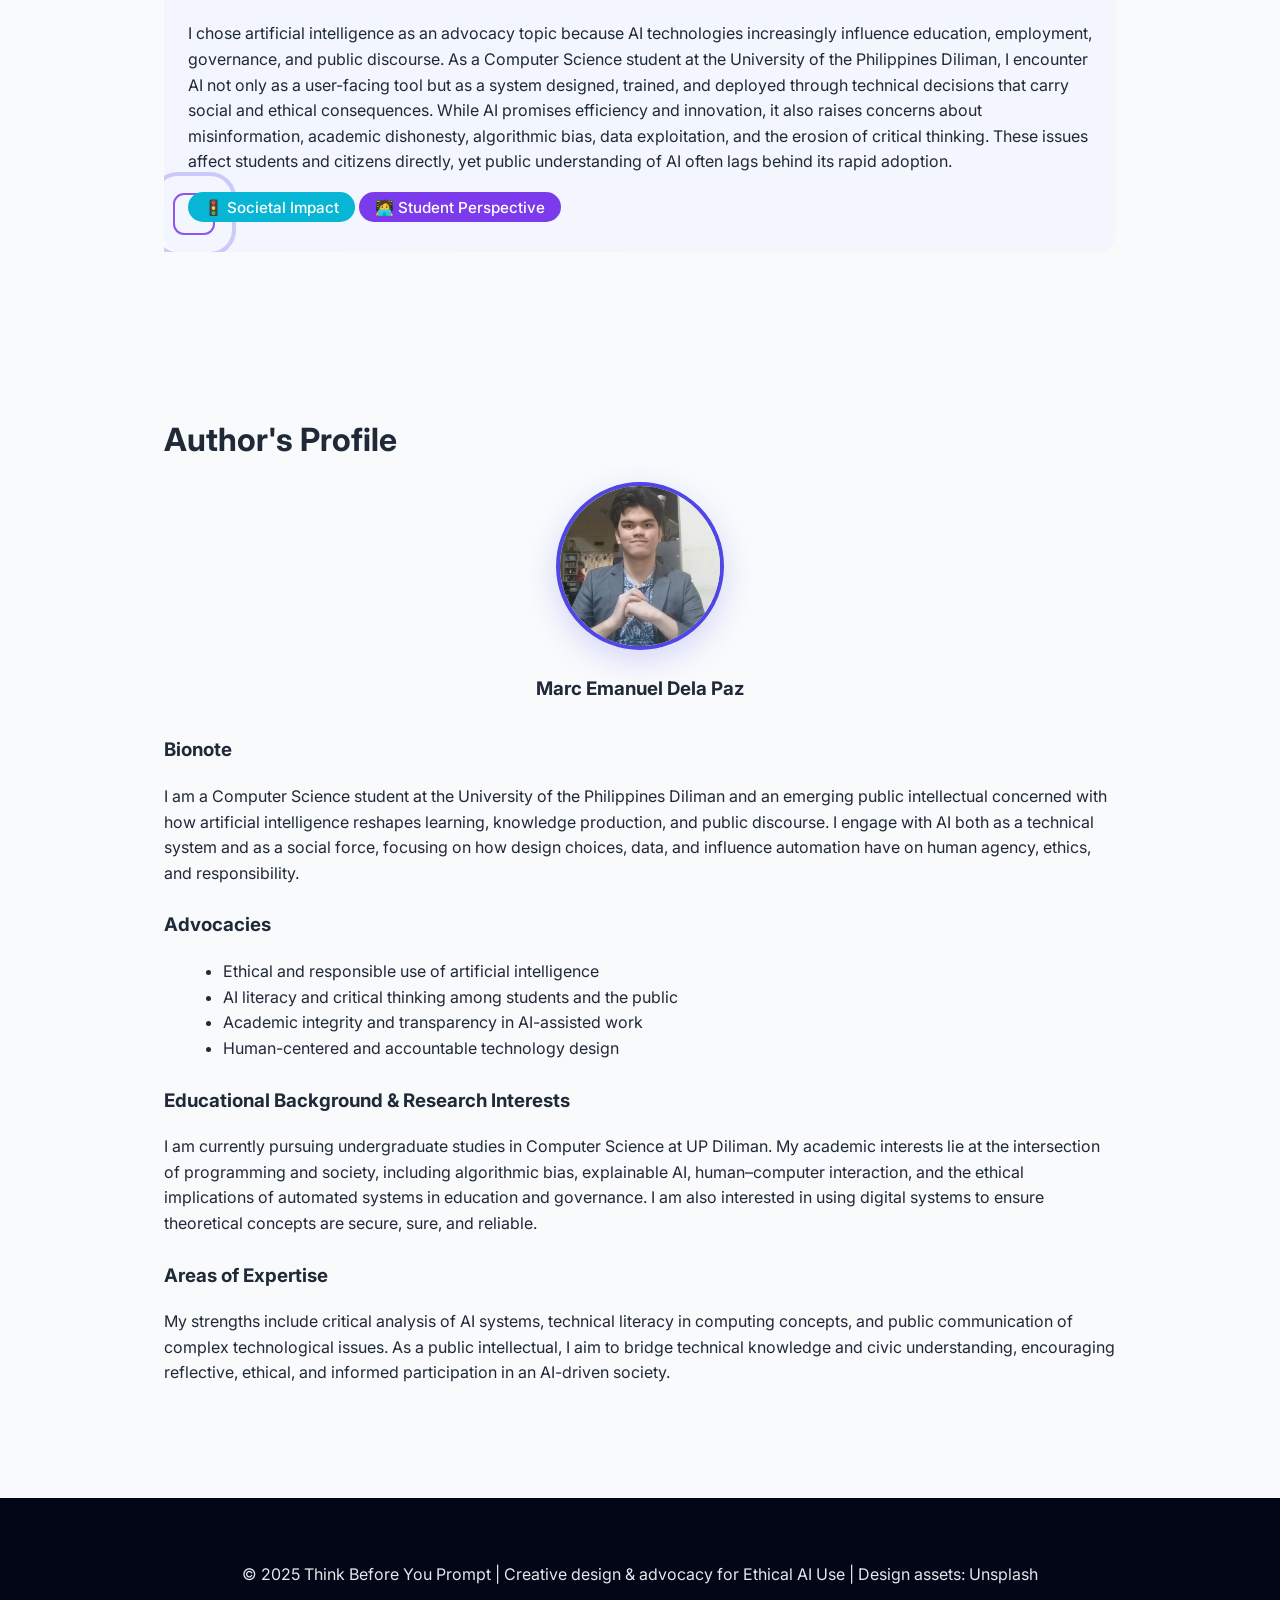
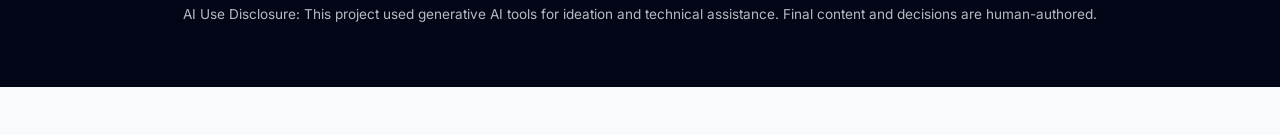
==== commit 9e001044: "finished presentation standard" ====
--- a/index.html
+++ b/index.html
@@ -5,462 +5,33 @@
   <meta name="viewport" content="width=device-width, initial-scale=1.0" />
   <title>Think Before You Prompt</title>
   <!-- Add a webfont and minor meta -->
+  <link rel="stylesheet" href="style.css">
   <link href="https://fonts.googleapis.com/css2?family=Inter:wght@300;400;600;700&display=swap" rel="stylesheet">
   <style>
-    body { font-family: 'Inter', Arial, sans-serif; margin: 0; line-height: 1.6; color: #1f2937; background:#f8fafc; }
-
-    /* NEW: Sticky navigation bar */
-    nav {
-      position: fixed;
-      top: 0;
-      left: 0;
-      right: 0;
-      background: rgba(255, 255, 255, 0.95);
-      backdrop-filter: blur(10px);
-      z-index: 100;
-      padding: 1rem 1.5rem;
-      box-shadow: 0 2px 15px rgba(0,0,0,0.05);
-      max-height: 0;
-      overflow: hidden;
-      transition: max-height 0.4s ease, padding 0.4s ease;
-    }
-
-    nav.visible {
-      max-height: 60px;
-      padding: 0.8rem 1.5rem;
-    }
-
-    nav ul {
-      display: flex;
-      gap: 2rem;
-      margin: 0;
-      padding: 0;
-      list-style: none;
-      align-items: center;
-      justify-content: center;
-    }
-
-    nav a {
-      text-decoration: none;
-      color: #1f2937;
-      font-weight: 500;
-      font-size: 0.9rem;
-      transition: color 0.3s ease;
-      position: relative;
-    }
-
-    nav a::after {
-      content: '';
-      position: absolute;
-      bottom: -4px;
-      left: 0;
-      width: 0;
-      height: 2px;
-      background: #4f46e5;
-      transition: width 0.3s ease;
-    }
-
-    nav a:hover::after { width: 100%; }
-
-    /* NEW: Scroll reveal animations */
-    .reveal {
-      opacity: 0;
-      transform: translateY(30px);
-      transition: opacity 0.8s ease, transform 0.8s ease;
-    }
-
-    .reveal.active {
-      opacity: 1;
-      transform: translateY(0);
-    }
-
-    /* NEW: Parallax effect for images */
-    .parallax-img {
-      background-attachment: fixed;
-      background-position: center;
-      background-repeat: no-repeat;
-      background-size: cover;
-      position: relative;
-    }
-
-    section#creative-output > img {
-      animation: slideInImage 1s ease-out forwards;
-    }
-
-    @keyframes slideInImage {
-      from { opacity: 0; transform: scale(0.95); }
-      to { opacity: 1; transform: scale(1); }
-    }
-
-    /* Enhanced header with animated background carousel */
-    header {
-      background: linear-gradient(135deg, #0f172a, #1e1b4b);
-      position: relative;
-      overflow: hidden;
-      padding: 6rem 1.5rem;
-    }
-
-    header::before {
-      content: '';
-      position: absolute;
-      inset: 0;
-      background-image: url('https://images.unsplash.com/photo-1677442136019-21780ecad995?auto=format&fit=crop&w=1600&q=60');
-      background-size: cover;
-      background-position: center;
-      opacity: 0.15;
-      animation: slideBackground 20s ease-in-out infinite;
-      z-index: 0;
-    }
-
-    header::after {
-      content: '';
-      position: absolute;
-      inset: 0;
-      background: linear-gradient(180deg, rgba(15,23,42,0.75), rgba(30,27,75,0.85));
-      z-index: 1;
-    }
-
-    @keyframes slideBackground {
-      0%, 100% { background-position: center; }
-      50% { background-position: center 20px; }
-    }
-
-    header > * {
-      position: relative;
-      z-index: 2;
-    }
-
-    header h1 {
-      font-size: 3.2rem;
-      font-weight: 700;
-      letter-spacing: -1px;
-      margin-bottom: 0.75rem;
-      background: linear-gradient(135deg, #ffffff, #e0e7ff);
-      -webkit-background-clip: text;
-      -webkit-text-fill-color: transparent;
-      background-clip: text;
-      animation: fadeInDown 1.2s ease-out;
-    }
-
-    header .hero-sub {
-      font-size: 1.25rem;
-      font-weight: 400;
-      color: #c7d2fe;
-      opacity: 1;
-      animation: fadeInUp 1.4s ease-out;
-      max-width: 700px;
-      margin: 0 auto;
-    }
-
-    /* Animated accent lines and dots */
-    .header-accent {
-      position: absolute;
-      border-radius: 50%;
-      opacity: 0.1;
-      animation: float 8s ease-in-out infinite;
-    }
-
-    .accent-1 {
-      width: 300px;
-      height: 300px;
-      background: #4f46e5;
-      top: -100px;
-      right: -100px;
-      animation-delay: 0s;
-    }
-
-    .accent-2 {
-      width: 200px;
-      height: 200px;
-      background: #7c3aed;
-      bottom: -50px;
-      left: -50px;
-      animation-delay: 2s;
-    }
-
-    @keyframes float {
-      0%, 100% { transform: translateY(0px) translateX(0px); }
-      50% { transform: translateY(-30px) translateX(15px); }
-    }
-
-    @keyframes fadeInDown {
-      from { opacity: 0; transform: translateY(-20px); }
-      to { opacity: 1; transform: translateY(0); }
-    }
-
-    @keyframes fadeInUp {
-      from { opacity: 0; transform: translateY(20px); }
-      to { opacity: 1; transform: translateY(0); }
-    }
-
-    section { padding: 3rem 1.5rem; max-width: 1000px; margin: auto; animation: slideUp 0.9s ease; }
-    h1 { font-size: 2.8rem; margin-bottom: 0.5rem; }
-    h2 { font-size: 2rem; margin-bottom: 1rem; }
-    h3 { margin-top: 1.5rem; }
-    .hero-sub { font-size: 1.1rem; opacity: 0.9; }
-    .cta { background: #eef2ff; border-left: 6px solid #4f46e5; padding: 2rem; margin-top: 2rem; border-radius: 12px; box-shadow: 0 10px 25px rgba(0,0,0,0.08); transition: transform 0.3s ease; }
-    .cta:hover { transform: translateY(-4px); }
-    .grid { display: grid; grid-template-columns: repeat(1, 1fr); gap: 1.5rem; margin-top: 2rem; }
-    .card { background: #ffffff; padding: 1.8rem; border-radius: 16px; box-shadow: 0 8px 20px rgba(0,0,0,0.06); transition: transform 0.3s ease, box-shadow 0.3s ease; }
-    .card:hover { transform: translateY(-6px); box-shadow: 0 15px 30px rgba(0,0,0,0.1); }
-    .icon { font-size: 2rem; margin-bottom: 0.5rem; }
-    img { max-width: 100%; border-radius: 14px; margin-top: 1.5rem; box-shadow: 0 8px 20px rgba(0,0,0,0.08); }
-    footer { background: #020617; color: #e5e7eb; text-align: center; padding: 2rem; margin-top: 3rem; }
-    ul { margin-left: 1.2rem; }
-    @keyframes fadeIn { from { opacity: 0; } to { opacity: 1; } }
-    @keyframes slideUp { from { opacity: 0; transform: translateY(30px); } to { opacity: 1; transform: translateY(0); } }
-    
-    .pillar {
-      background: #ffffff;
-      border-radius: 16px;
-      box-shadow: 0 8px 20px rgba(0,0,0,0.06);
-      padding: 1.8rem;
-      cursor: pointer;
-      transition: box-shadow 0.3s ease, transform 0.3s ease;
-      position: relative;
-      border: 2px solid transparent;
-      background-image: 
-        linear-gradient(#ffffff, #ffffff),
-        linear-gradient(135deg, #4f46e5, #7c3aed, #06b6d4);
-      background-origin: border-box;
-      background-clip: padding-box, border-box;
-    }
-
-    .pillar::before {
-      content: '';
-      position: absolute;
-      inset: 0;
-      border-radius: 14px;
-      padding: 2px;
-      background: linear-gradient(135deg, #4f46e5, #7c3aed, #06b6d4);
-      background-size: 200% 200%;
-      -webkit-mask: linear-gradient(#fff 0 0) content-box, linear-gradient(#fff 0 0);
-      -webkit-mask-composite: xor;
-      mask-composite: exclude;
-      opacity: 0;
-      animation: gradientShift 6s ease infinite;
-      transition: opacity 0.3s ease;
-    }
-
-    .pillar:hover::before {
-      opacity: 1;
-    }
-
-    .pillar:hover {
-      box-shadow: 0 15px 40px rgba(79, 70, 229, 0.2);
-      transform: translateY(-4px);
-    }
-
-    .icon {
-      font-size: 2.5rem;
-      margin-bottom: 0.5rem;
-      display: inline-block;
-      animation: bounce-float 4s ease-in-out infinite;
-    }
-
-    .pillar:nth-child(1) .icon { animation-delay: 0s; }
-    .pillar:nth-child(2) .icon { animation-delay: 0.5s; }
-    .pillar:nth-child(3) .icon { animation-delay: 1s; }
-    .pillar:nth-child(4) .icon { animation-delay: 1.5s; }
-
-    /* NEW: Quote carousel */
-    .quote-carousel {
-      background: linear-gradient(135deg, #4f46e5, #7c3aed);
-      color: #fff;
-      padding: 2.5rem;
-      border-radius: 16px;
-      margin: 2rem 0;
-      min-height: 120px;
-      display: flex;
-      align-items: center;
-      justify-content: center;
-      text-align: center;
-      position: relative;
-      overflow: hidden;
-    }
-
-    .quote-carousel::before {
-      content: '"';
-      position: absolute;
-      font-size: 8rem;
-      opacity: 0.1;
-      top: -40px;
-      left: 20px;
-      font-family: Georgia, serif;
-    }
-
-    .quote-carousel p {
-      font-size: 1.3rem;
-      font-weight: 500;
-      position: relative;
-      z-index: 2;
-      margin: 0;
-      animation: fadeInQuote 0.8s ease-in;
-    }
-
-    @keyframes fadeInQuote {
-      from { opacity: 0; }
-      to { opacity: 1; }
-    }
-
-    .quote-nav {
-      display: flex;
-      gap: 0.8rem;
-      justify-content: center;
-      margin-top: 1.2rem;
-    }
-
-    .quote-dot {
-      width: 10px;
-      height: 10px;
-      border-radius: 50%;
-      background: rgba(255,255,255,0.4);
-      cursor: pointer;
-      transition: background 0.3s ease;
-    }
-
-    .quote-dot.active { background: #fff; }
-
-    /* Design gallery */
-    .gallery {
-      display: grid;
-      grid-template-columns: repeat(3, 1fr);
-      gap: 1rem;
-      margin-top: 2rem;
-      align-items: start;
-    }
-    .gallery figure {
-      margin: 0;
-      background: #fff;
-      border-radius: 12px;
-      overflow: hidden;
-      box-shadow: 0 8px 20px rgba(10, 15, 30, 0.06);
-      transition: transform 0.25s ease, box-shadow 0.25s ease;
-      cursor: pointer;
-      position: relative;
-    }
-
-    .gallery figure::after {
-      content: '👁️';
-      position: absolute;
-      inset: 0;
-      display: flex;
-      align-items: center;
-      justify-content: center;
-      background: rgba(79, 70, 229, 0.7);
-      color: #fff;
-      font-size: 2rem;
-      opacity: 0;
-      transition: opacity 0.3s ease;
-      z-index: 10;
-    }
-
-    .gallery figure:hover::after { opacity: 1; }
-    .gallery figure:hover { transform: translateY(-8px) scale(1.02); box-shadow: 0 20px 50px rgba(10,15,30,0.15); }
-
-    .gallery img { 
-      display: block; 
-      width: 100%; 
-      height: 180px; 
-      object-fit: cover;
-      transition: transform 0.4s ease;
-    }
-
-    .gallery figure:hover img { transform: scale(1.1); }
-
-    .gallery figcaption {
-      padding: 0.9rem 1rem;
-      font-size: 0.9rem;
-      color: #374151;
-      background: linear-gradient(135deg, #f8f9fa, #ffffff);
-    }
-
-    @media (max-width: 1000px) {
-      .gallery { grid-template-columns: repeat(2, 1fr); }
-    }
-    @media (max-width: 700px) {
-      .gallery { grid-template-columns: 1fr; }
-    }
-
-    /* Lightbox modal */
-    .lightbox {
-      position: fixed;
-      inset: 0;
-      display: none;
-      align-items: center;
-      justify-content: center;
-      background: rgba(2,6,23,0.7);
-      z-index: 1200;
-      padding: 2rem;
-    }
-    .lightbox.visible { display: flex; }
-    .lightbox-content {
-      max-width: 1100px;
-      width: 100%;
-      max-height: 90vh;
-      overflow: auto;
-      border-radius: 12px;
-      background: #fff;
-      padding: 1rem;
-      box-shadow: 0 30px 70px rgba(0,0,0,0.4);
-      text-align: center;
-    }
-    .lightbox img { width: 100%; height: auto; border-radius: 8px; }
-    .lightbox .caption { margin-top: 0.6rem; color: #374151; font-size: 0.95rem; }
-    .lightbox .close {
-      position: absolute;
-      right: 1.25rem;
-      top: 1.25rem;
-      background: rgba(0,0,0,0.6);
-      color: #fff;
-      border: none;
-      width: 36px;
-      height: 36px;
-      border-radius: 8px;
-      cursor: pointer;
-    }
-
-    /* small swatches for 'creative output' feel */
-    .swatches { display:flex; gap:0.6rem; margin-top:1rem; align-items:center; }
-    .swatches > span { width:28px; height:28px; border-radius:6px; box-shadow:0 5px 12px rgba(0,0,0,0.08); }
-    .swatches .p1 { background: linear-gradient(135deg,#4f46e5,#7c3aed); }
-    .swatches .p2 { background: linear-gradient(135deg,#06b6d4,#06b6b9); }
-    .swatches .p3 { background: linear-gradient(135deg,#ffb86c,#ff7a59); }
-
-    /* NEW: Stat counter */
-    .stat-box {
-      background: #ffffff;
-      padding: 1.5rem;
-      border-radius: 12px;
-      text-align: center;
-      box-shadow: 0 8px 20px rgba(0,0,0,0.06);
-    }
-
-    .stat-number {
-      font-size: 2.5rem;
-      font-weight: 700;
-      color: #4f46e5;
-      font-variant-numeric: tabular-nums;
-    }
-
-    .stat-label {
-      color: #6b7280;
-      font-size: 0.9rem;
-      margin-top: 0.5rem;
-    }
-
-    .stats-grid {
-      display: grid;
-      grid-template-columns: repeat(3, 1fr);
-      gap: 1.5rem;
-      margin: 2rem 0;
-    }
-
-    @media (max-width: 700px) {
-      .stats-grid { grid-template-columns: 1fr; }
-      nav ul { gap: 1rem; }
-    }
-
+  /* ...existing code... */
+  .rationale-tab {
+    background: #e0e7ff;
+    color: #4f46e5;
+    padding: 0.5rem 1.2rem;
+    border-radius: 16px;
+    border: none;
+    font-weight: 600;
+    cursor: pointer;
+    transition: background 0.2s, color 0.2s;
+  }
+  .rationale-tab.active {
+    background: #4f46e5 !important;
+    color: #fff !important;
+  }
+  .rationale-accent {
+    animation: rationaleFloat 14s ease-in-out infinite alternate;
+  }
+  @keyframes rationaleFloat {
+    0% { transform: translateY(0px) scale(1); }
+    50% { transform: translateY(-12px) scale(1.04); }
+    100% { transform: translateY(8px) scale(1.01); }
+  }
+  /* ...existing code... */
   </style>
 </head>
 
@@ -468,6 +39,7 @@
 
 <nav id="navbar">
   <ul>
+    <li><a href="#overview">Overview</a></li>
     <li><a href="#creative-output">Action</a></li>
     <li><a href="#rationale">Rationale</a></li>
     <li><a href="#profile">Profile</a></li>
@@ -481,8 +53,8 @@
   <p class="hero-sub">A Call to Action for Ethical, Responsible, and Critical Use of Artificial Intelligence</p>
 </header>
 
-<section id="creative-output">
-  <h2>Creative Output: Call to Action</h2>
+<section id="overview">
+  <h2>Artificial Intelligence</h2>
   <p class="reveal">
     Artificial Intelligence is no longer a distant future, it is embedded in how we study, work,
     communicate, and make decisions. From generative AI tools to automated decision systems, AI
@@ -490,6 +62,121 @@
   </p>
 
   <img src="https://images.unsplash.com/photo-1677442136019-21780ecad995" alt="Abstract AI visualization" />
+
+  <!-- Enhanced design gallery with filters and captions -->
+  <div class="gallery-header">
+    <h3 class="gallery-title">Real-World Applications of AI</h3>
+    <div class="gallery-filters" id="gallery-filters">
+      <button class="filter-btn active" data-filter="all">All</button>
+      <button class="filter-btn" data-filter="education">Education</button>
+      <button class="filter-btn" data-filter="healthcare">Healthcare</button>
+      <button class="filter-btn" data-filter="society">Society & Work</button>
+    </div>
+  </div>
+
+  <div class="gallery" aria-label="Real-world applications of AI across industries">
+    <figure data-category="education" class="gallery-item">
+      <span class="gallery-category">Education</span>
+      <img src="https://images.pexels.com/photos/4145198/pexels-photo-4145198.jpeg?auto=compress&cs=tinysrgb&w=1200" alt="Student learning with digital tools" />
+      <div class="gallery-info">
+        <figcaption>AI in Personalized Learning</figcaption>
+        <p class="gallery-description">Adaptive learning systems use AI to tailor educational content to individual student needs, tracking progress and adjusting difficulty in real-time.</p>
+        <div class="gallery-meta">
+          <span class="meta-item">🎓 Education</span>
+          <span class="meta-item">📊 Personalization</span>
+        </div>
+      </div>
+    </figure>
+
+    <figure data-category="healthcare" class="gallery-item">
+      <span class="gallery-category">Healthcare</span>
+      <img src="https://images.unsplash.com/photo-1576091160550-2173dba999ef?auto=format&fit=crop&w=1200&q=60" alt="AI medical diagnostic scan" />
+      <div class="gallery-info">
+        <figcaption>AI-Assisted Medical Diagnosis</figcaption>
+        <p class="gallery-description">Machine learning models analyze medical imaging and patient data to assist doctors in disease detection and treatment planning, improving accuracy and speed.</p>
+        <div class="gallery-meta">
+          <span class="meta-item">⚕️ Healthcare</span>
+          <span class="meta-item">🔬 Diagnostics</span>
+        </div>
+      </div>
+    </figure>
+
+    <figure data-category="society" class="gallery-item">
+      <span class="gallery-category">Society & Work</span>
+      <img src="https://images.unsplash.com/photo-1552664730-d307ca884978?auto=format&fit=crop&w=1200&q=70" alt="AI automation in workplace">
+      <div class="gallery-info">
+        <figcaption>Automation in the Workplace</figcaption>
+        <p class="gallery-description">AI-powered automation handles routine tasks in manufacturing, customer service, and data processing, reshaping job markets and labor practices globally.</p>
+        <div class="gallery-meta">
+          <span class="meta-item">💼 Employment</span>
+          <span class="meta-item">⚙️ Automation</span>
+        </div>
+      </div>
+    </figure>
+
+    <figure data-category="education" class="gallery-item">
+      <span class="gallery-category">Education</span>
+      <img src="https://images.unsplash.com/photo-1517694712202-14dd9538aa97?auto=format&fit=crop&w=1200&q=70" alt="Using AI content tools">
+      <div class="gallery-info">
+        <figcaption>Generative AI for Writing & Content</figcaption>
+        <p class="gallery-description">Tools like ChatGPT assist with essay writing, research, and content creation—raising important questions about academic integrity and critical thinking.</p>
+        <div class="gallery-meta">
+          <span class="meta-item">✍️ Content creation</span>
+          <span class="meta-item">🤔 Ethical concerns</span>
+        </div>
+      </div>
+    </figure>
+
+    <figure data-category="society" class="gallery-item">
+      <span class="gallery-category">Society & Work</span>
+      <img src="https://images.pexels.com/photos/3861972/pexels-photo-3861972.jpeg?auto=compress&cs=tinysrgb&w=1200" alt="Team analyzing data on screens" />
+      <div class="gallery-info">
+        <figcaption>Algorithmic Decision-Making</figcaption>
+        <p class="gallery-description">AI systems make decisions in hiring, loan approvals, and criminal justice—often perpetuating historical biases and affecting millions of lives without transparency.</p>
+        <div class="gallery-meta">
+          <span class="meta-item">⚖️ Justice & fairness</span>
+          <span class="meta-item">⚠️ Bias & accountability</span>
+        </div>
+      </div>
+    </figure>
+
+    <figure data-category="healthcare" class="gallery-item">
+      <span class="gallery-category">Healthcare</span>
+      <img src="https://images.unsplash.com/photo-1576091160550-2173dba999ef?auto=format&fit=crop&w=1200&q=70" alt="AI medical diagnostic scan">
+      <div class="gallery-info">
+        <figcaption>AI in Drug Discovery & Research</figcaption>
+        <p class="gallery-description">AI accelerates pharmaceutical development by analyzing molecular structures and predicting drug interactions, potentially saving lives and reducing research costs.</p>
+        <div class="gallery-meta">
+          <span class="meta-item">🔬 Research</span>
+          <span class="meta-item">💊 Innovation</span>
+        </div>
+      </div>
+    </figure>
+  </div>
+
+  <div class="gallery-counter">
+    <span id="gallery-count">6</span> real-world applications of AI shaping our world
+  </div>
+</section>
+
+<section id="creative-output">
+  <div class="section-header action-header">
+    <div class="header-accent accent-1"></div>
+    <div class="header-accent accent-2"></div>
+
+    <h2>Take Action</h2>
+    <p style="color:#e0e7ff; font-size:1.05rem; max-width:600px; margin:0 auto; text-shadow:0 2px 12px rgba(0,0,0,0.18); text-align:center;">
+      <span style="display:block;margin-bottom:0.7em;">
+        Now that you've seen how AI is shaping our world, it's time to reflect on your own role. 
+        <strong>How can you make sure your use of AI is thoughtful, ethical, and empowering?</strong>
+      </span>
+      The journey from awareness to action starts here. Explore the four pillars below and commit to responsible engagement with AI in your studies, work, and daily life.
+    </p>
+    <hr/>
+    <p class="hero-sub">
+      Use artificial intelligence ethically, critically, and responsibly in your daily life.
+    </p>
+  </div>
 
   <!-- NEW: Quote carousel -->
   <div class="quote-carousel">
@@ -569,116 +256,191 @@
     </div>
   </div>
 
-  <!-- NEW: Stats section -->
-  <div class="stats-grid" id="stats">
-    <div class="stat-box reveal">
-      <div class="stat-number" data-count="92">0</div>
-      <div class="stat-label">% of students use AI tools</div>
-    </div>
-    <div class="stat-box reveal">
-      <div class="stat-number" data-count="68">0</div>
-      <div class="stat-label">% concerned about bias</div>
-    </div>
-    <div class="stat-box reveal">
-      <div class="stat-number" data-count="84">0</div>
-      <div class="stat-label">% support AI literacy</div>
-    </div>
-  </div>
-
-  <!-- New design gallery to showcase creative output (images + captions) -->
-  <div class="gallery" aria-label="Design gallery: moodboard and creative assets">
-    <figure data-caption="Think Before You Prompt — poster concept">
-      <img src="https://images.unsplash.com/photo-1588702547923-7093a6c3ba33?auto=format&fit=crop&w=1200&q=60" alt="Poster concept with typographic treatment" />
-      <figcaption>Poster concept — typographic focus</figcaption>
-    </figure>
-    <figure data-caption="AI ethics moodboard">
-      <img src="https://images.unsplash.com/photo-1506806732259-39c2d0268443?auto=format&fit=crop&w=1200&q=60" alt="Collage of illustrations about AI ethics" />
-      <figcaption>AI ethics moodboard</figcaption>
-    </figure>
-    <figure data-caption="Interactive page mockup">
-      <img src="https://images.unsplash.com/photo-1498050108023-c5249f4df085?auto=format&fit=crop&w=1200&q=60" alt="Webpage mockup showing interface layout" />
-      <figcaption>Interactive mockup — accessibility-first</figcaption>
-    </figure>
-
-    <figure data-caption="Color and texture exploration">
-      <img src="https://images.unsplash.com/photo-1505685296765-3a2736de412f?auto=format&fit=crop&w=1200&q=60" alt="Abstract textures and colors" />
-      <figcaption>Color and texture exploration</figcaption>
-    </figure>
-    <figure data-caption="Photography for human-centered AI">
-      <img src="https://images.unsplash.com/photo-1518779578993-ec3579fee39f?auto=format&fit=crop&w=1200&q=60" alt="People collaborating around a laptop" />
-      <figcaption>Photography — human-centered AI</figcaption>
-    </figure>
-    <figure data-caption="Poster download sample">
-      <img src="https://images.unsplash.com/photo-1517245386807-bb43f82c33c4?auto=format&fit=crop&w=1200&q=60" alt="Poster laid on a wooden surface" />
-      <figcaption>Poster mockup — download ready</figcaption>
-    </figure>
+  <!-- NEW: Key Takeaways section -->
+  <div class="takeaways-grid" id="takeaways">
+    <div class="takeaway-card reveal">
+      <div class="takeaway-icon">🚀</div>
+      <div class="takeaway-title">
+        <span>Start with Skepticism</span>
+        <span class="takeaway-toggle">+</span>
+      </div>
+      <p class="takeaway-description">
+        Don't accept AI outputs at face value. Question the source, verify claims, and consider what data the model was trained on. Critical thinking is your first line of defense against misinformation and errors.
+      </p>
+      <div class="takeaway-stats">
+        <div class="stat-item">
+          <div class="stat-name">
+            AI systems can produce misleading or biased outputs, making critical evaluation essential for users.
+            <br>
+            <a href="https://mb.com.ph/2024/10/31/critical-thinking-in-the-use-of-ai"
+              target="_blank" rel="noopener noreferrer">
+              Source: Manila Bulletin — “Critical thinking in the use of AI” (2024)
+            </a>
+          </div>
+        </div>
+      </div>
+    </div>
+
+    <div class="takeaway-card reveal">
+      <div class="takeaway-icon">⚡</div>
+      <div class="takeaway-title">
+        <span>Know Your Rights</span>
+        <span class="takeaway-toggle">+</span>
+      </div>
+      <p class="takeaway-description">
+        Understand how your data is used, who owns your work when AI is involved, and what algorithmic decisions may affect you. Transparency and consent matter. Advocate for explainability in systems that impact your life.
+      </p>
+      <div class="takeaway-stats">
+        <div class="stat-item">
+          <div class="stat-name">
+            Without clear rules and safeguards, AI systems can harm the public through discrimination,
+            misinformation, and lack of accountability.
+            <br>
+            <a href="https://www.pids.gov.ph/details/news/press-releases/ai-without-rules-can-harm-the-public-experts-warn"
+              target="_blank" rel="noopener noreferrer">
+              Source: Philippine Institute for Development Studies (PIDS)
+            </a>
+          </div>
+        </div>
+      </div>
+    </div>
+
+    <div class="takeaway-card reveal">
+      <div class="takeaway-icon">🌟</div>
+      <div class="takeaway-title">
+        <span>Act Responsibly</span>
+        <span class="takeaway-toggle">+</span>
+      </div>
+      <p class="takeaway-description">
+        Use AI as a tool to amplify your thinking, not replace it. Acknowledge when you've used AI, credit human creators, and choose to engage with technology that aligns with your values. Every choice shapes the future.
+      </p>
+      <div class="takeaway-stats">
+        <div class="stat-item">
+          <div class="stat-name">
+            Ethical AI use requires transparency, accountability, and respect for human rights,
+            according to international and local experts.
+            <br>
+            <a href="https://philippines.un.org/en/254441-un-convenes-forum-ethical-use-ai"
+              target="_blank" rel="noopener noreferrer">
+              Source: United Nations Philippines — Ethical Use of AI
+            </a>
+          </div>
+        </div>
+      </div>
+    </div>
+  </div>
+
+<section id="rationale">
+  <!-- Creative & Interactive Background and Rationale Section -->
+  <div class="rationale-wrapper" style="padding: 2.5rem 1.5rem 2rem 1.5rem; margin-bottom:2.5rem; overflow:hidden;">
+    <svg class="rationale-accent" width="90" height="90" viewBox="0 0 90 90" fill="none" style="position:absolute;top:18px;right:18px;z-index:0;">
+      <rect x="10" y="10" width="70" height="70" rx="18" stroke="#7c3aed" stroke-width="4" stroke-opacity="0.35"/>
+      <rect x="25" y="25" width="40" height="40" rx="10" stroke="#06b6d4" stroke-width="2" stroke-opacity="0.55"/>
+    </svg>
+    <h2 style="font-size:2rem; font-weight:700; color:#4f46e5; margin-bottom:1.2rem; text-align:center;">
+      Background & Rationale
+    </h2>
+    <div id="rationale-tabs" style="display:flex;justify-content:center;gap:1rem;margin-bottom:1.5rem;flex-wrap:wrap;">
+      <button class="rationale-tab active" data-tab="why">Why AI?</button>
+      <button class="rationale-tab" data-tab="website">Why a Website?</button>
+      <button class="rationale-tab" data-tab="process">Thought Process</button>
+      <button class="rationale-tab" data-tab="course">Course Concepts</button>
+    </div>
+    <div id="rationale-content">
+      <div class="rationale-panel" data-tab="why" style="display:block;">
+        <h3>Why this topic and this creative output?</h3>
+        <p>
+          I chose artificial intelligence as an advocacy topic because AI technologies increasingly
+          influence education, employment, governance, and public discourse. As a Computer Science student
+          at the University of the Philippines Diliman, I encounter AI not only as a user-facing tool but
+          as a system designed, trained, and deployed through technical decisions that carry social and
+          ethical consequences. While AI promises efficiency and innovation, it also raises concerns about
+          misinformation, academic dishonesty, algorithmic bias, data exploitation, and the erosion of
+          critical thinking. These issues affect students and citizens directly, yet public understanding
+          of AI often lags behind its rapid adoption.
+        </p>
+        <div style="margin-top:1.2rem;">
+          <span style="background:#06b6d4;color:#fff;padding:0.35rem 1rem;border-radius:16px;font-size:0.95rem;font-weight:500;">🚦 Societal Impact</span>
+          <span style="background:#7c3aed;color:#fff;padding:0.35rem 1rem;border-radius:16px;font-size:0.95rem;font-weight:500;">🧑‍💻 Student Perspective</span>
+        </div>
+      </div>
+      <div class="rationale-panel" data-tab="website" style="display:none;">
+        <h3>Why a website?</h3>
+        <p>
+          I chose a website as the creative output because it reflects the very environment where AI tools
+          are most commonly encountered—online and within digital platforms. From a computing perspective,
+          a website allows the integration of structure, interactivity, and design to communicate ideas
+          responsibly and effectively. It enables the advocacy to combine explanation, reflection, and
+          action in a format that is accessible, shareable, and scalable, while also modeling ethical
+          digital communication through clarity, transparency, and intentional user experience design.
+        </p>
+        <div style="margin-top:1.2rem;">
+          <span style="background:#4f46e5;color:#fff;padding:0.35rem 1rem;border-radius:16px;font-size:0.95rem;font-weight:500;">🌐 Digital Advocacy</span>
+          <span style="background:#06b6d4;color:#fff;padding:0.35rem 1rem;border-radius:16px;font-size:0.95rem;font-weight:500;">📱 Accessibility</span>
+        </div>
+      </div>
+      <div class="rationale-panel" data-tab="process" style="display:none;">
+        <h3>Thought process and construction</h3>
+        <p>
+          The central idea of this project is captured in the phrase <em>“Think Before You Prompt.”</em>
+          This slogan reframes AI use as a moral and intellectual decision rather than a purely technical
+          one. I structured the website to first contextualize the issue, then present a clear call to
+          action, and finally explain the reasoning behind the advocacy.
+        </p>
+        <p>
+          The content avoids alarmist language and instead emphasizes agency and responsibility. The
+          design is intentionally minimal to reduce distraction and reflect the value of thoughtful
+          engagement. The bullet-pointed call to action translates abstract ethical concerns into concrete
+          practices that students and everyday users can adopt immediately.
+        </p>
+        <div style="margin-top:1.2rem;">
+          <span style="background:#7c3aed;color:#fff;padding:0.35rem 1rem;border-radius:16px;font-size:0.95rem;font-weight:500;">📝 Slogan</span>
+          <span style="background:#4f46e5;color:#fff;padding:0.35rem 1rem;border-radius:16px;font-size:0.95rem;font-weight:500;">🎯 Structure</span>
+        </div>
+      </div>
+      <div class="rationale-panel" data-tab="course" style="display:none;">
+        <h3>Course concepts applied</h3>
+        <p>
+          This work applies course concepts on public intellectualism, ethics of communication, and
+          critical technological literacy. It positions the creator as a mediator between expert knowledge
+          and public understanding, translating complex debates about AI into accessible language. The
+          advocacy also draws from framing theory by presenting AI use as a shared social responsibility
+          rather than an individual moral failing.
+        </p>
+        <p>
+          Additionally, the project reflects lessons on audience-centered advocacy and responsible
+          knowledge production, emphasizing reflection, accountability, and civic engagement in
+          technology-driven societies.
+        </p>
+        <div style="margin-top:1.2rem;">
+          <span style="background:#06b6d4;color:#fff;padding:0.35rem 1rem;border-radius:16px;font-size:0.95rem;font-weight:500;">📚 Ethics</span>
+          <span style="background:#7c3aed;color:#fff;padding:0.35rem 1rem;border-radius:16px;font-size:0.95rem;font-weight:500;">🗣️ Communication</span>
+        </div>
+      </div>
+    </div>
+    <div style="position:absolute;bottom:-30px;left:-30px;z-index:0;">
+      <svg class="rationale-accent" width="120" height="120" viewBox="0 0 120 120" fill="none">
+        <rect x="20" y="20" width="80" height="80" rx="24" stroke="#4f46e5" stroke-width="4" stroke-opacity="0.25"/>
+        <rect x="40" y="40" width="40" height="40" rx="10" stroke="#7c3aed" stroke-width="2" stroke-opacity="0.85"/>
+      </svg>
+    </div>
   </div>
 </section>
 
-<section id="rationale">
-  <h2>Background and Rationale</h2>
-
-  <h3>Why this topic and this creative output?</h3>
-<p>
-  I chose artificial intelligence as an advocacy topic because AI technologies increasingly
-  influence education, employment, governance, and public discourse. As a Computer Science student
-  at the University of the Philippines Diliman, I encounter AI not only as a user-facing tool but
-  as a system designed, trained, and deployed through technical decisions that carry social and
-  ethical consequences. While AI promises efficiency and innovation, it also raises concerns about
-  misinformation, academic dishonesty, algorithmic bias, data exploitation, and the erosion of
-  critical thinking. These issues affect students and citizens directly, yet public understanding
-  of AI often lags behind its rapid adoption.
-</p>
-
-<p>
-  I chose a website as the creative output because it reflects the very environment where AI tools
-  are most commonly encountered—online and within digital platforms. From a computing perspective,
-  a website allows the integration of structure, interactivity, and design to communicate ideas
-  responsibly and effectively. It enables the advocacy to combine explanation, reflection, and
-  action in a format that is accessible, shareable, and scalable, while also modeling ethical
-  digital communication through clarity, transparency, and intentional user experience design.
-</p>
-
-
-
-  <h3>Thought process and construction</h3>
-  <p>
-    The central idea of this project is captured in the phrase <em>“Think Before You Prompt.”</em>
-    This slogan reframes AI use as a moral and intellectual decision rather than a purely technical
-    one. I structured the website to first contextualize the issue, then present a clear call to
-    action, and finally explain the reasoning behind the advocacy.
-  </p>
-  <p>
-    The content avoids alarmist language and instead emphasizes agency and responsibility. The
-    design is intentionally minimal to reduce distraction and reflect the value of thoughtful
-    engagement. The bullet-pointed call to action translates abstract ethical concerns into concrete
-    practices that students and everyday users can adopt immediately.
-  </p>
-
-  <h3>Course concepts applied</h3>
-  <p>
-    This work applies course concepts on public intellectualism, ethics of communication, and
-    critical technological literacy. It positions the creator as a mediator between expert knowledge
-    and public understanding, translating complex debates about AI into accessible language. The
-    advocacy also draws from framing theory by presenting AI use as a shared social responsibility
-    rather than an individual moral failing.
-  </p>
-  <p>
-    Additionally, the project reflects lessons on audience-centered advocacy and responsible
-    knowledge production, emphasizing reflection, accountability, and civic engagement in
-    technology-driven societies.
-  </p>
-</section>
-
 <section id="profile">
-  <h2>Profile as a Public Intellectual</h2>
+  <h2>Author's Profile</h2>
+
+  <div class="profile-intro">
+    <img src="images/marc.jpeg" alt="Marc" class="profile-avatar" />
+    <h3 style="margin-top: 0;">Marc Emanuel Dela Paz</h3>
+  </div>
 
   <h3>Bionote</h3>
   <p>
     I am a Computer Science student at the University of the Philippines Diliman and an emerging
     public intellectual concerned with how artificial intelligence reshapes learning, knowledge
     production, and public discourse. I engage with AI both as a technical system and as a social
-    force, focusing on how design choices, data, and automation influence human agency, ethics,
+    force, focusing on how design choices, data, and influence automation have on human agency, ethics,
     and responsibility.
   </p>
 
@@ -695,7 +457,8 @@
     I am currently pursuing undergraduate studies in Computer Science at UP Diliman. My academic
     interests lie at the intersection of programming and society, including algorithmic bias,
     explainable AI, human–computer interaction, and the ethical implications of automated systems
-    in education and governance.
+    in education and governance. I am also interested in using digital systems to ensure theoretical
+    concepts are secure, sure, and reliable.
   </p>
 
   <h3>Areas of Expertise</h3>
@@ -709,6 +472,10 @@
 
 <footer>
   <p>© 2025 Think Before You Prompt | Creative design & advocacy for Ethical AI Use | Design assets: Unsplash</p>
+  <p style="font-size:0.85rem; opacity:0.8; margin-top:0.6rem;">
+    AI Use Disclosure: This project used generative AI tools for ideation and technical assistance.
+    Final content and decisions are human-authored.
+  </p>
 </footer>
 
 <!-- Lightbox modal -->
@@ -826,13 +593,43 @@
   const statsSection = document.getElementById('stats');
   if (statsSection) statsObserver.observe(statsSection);
 
-  // ...existing pillar and lightbox code...
-  document.querySelectorAll('.pillar').forEach(pillar => {
-    pillar.addEventListener('click', () => {
-      pillar.classList.toggle('expanded');
+  // Key takeaways card expansion
+  document.querySelectorAll('.takeaway-card').forEach(card => {
+    card.addEventListener('click', () => {
+      card.classList.toggle('expanded');
     });
   });
 
+  // Gallery filter functionality
+  const filterBtns = document.querySelectorAll('.filter-btn');
+  const galleryItems = document.querySelectorAll('.gallery-item');
+  const galleryCount = document.getElementById('gallery-count');
+
+  filterBtns.forEach(btn => {
+    btn.addEventListener('click', () => {
+      const filter = btn.dataset.filter;
+
+      // Update active button
+      filterBtns.forEach(b => b.classList.remove('active'));
+      btn.classList.add('active');
+
+      // Filter items
+      let visibleCount = 0;
+      galleryItems.forEach(item => {
+        if (filter === 'all' || item.dataset.category === filter) {
+          item.classList.remove('hidden');
+          visibleCount++;
+        } else {
+          item.classList.add('hidden');
+        }
+      });
+
+      // Update counter
+      galleryCount.textContent = visibleCount;
+    });
+  });
+
+  // Lightbox for gallery images
   (function() {
     const lightbox = document.getElementById('lightbox');
     const lbImage = document.getElementById('lb-image');
@@ -847,6 +644,7 @@
       lightbox.setAttribute('aria-hidden', 'false');
       document.body.style.overflow = 'hidden';
     }
+
     function closeLightbox() {
       lightbox.classList.remove('visible');
       lightbox.setAttribute('aria-hidden', 'true');
@@ -855,19 +653,11 @@
       lbCaption.textContent = '';
     }
 
-    document.querySelectorAll('.gallery figure').forEach(fig => {
+    document.querySelectorAll('.gallery-item').forEach(fig => {
       fig.addEventListener('click', () => {
         const img = fig.querySelector('img');
-        const caption = fig.dataset.caption || (fig.querySelector('figcaption') && fig.querySelector('figcaption').innerText);
+        const caption = fig.querySelector('figcaption').innerText;
         openLightbox(img.src, img.alt, caption);
-      });
-    });
-
-    document.querySelectorAll('.pillar-details img').forEach(img => {
-      img.style.cursor = 'zoom-in';
-      img.addEventListener('click', (e) => {
-        e.stopPropagation();
-        openLightbox(img.src, img.alt || '', '');
       });
     });
 
@@ -879,6 +669,18 @@
       if (e.key === 'Escape' && lightbox.classList.contains('visible')) closeLightbox();
     });
   })();
+
+  // Interactive rationale tabs (fixed for highlight)
+  document.querySelectorAll('.rationale-tab').forEach(tab => {
+    tab.addEventListener('click', () => {
+      document.querySelectorAll('.rationale-tab').forEach(t => t.classList.remove('active'));
+      tab.classList.add('active');
+      const selected = tab.getAttribute('data-tab');
+      document.querySelectorAll('.rationale-panel').forEach(panel => {
+        panel.style.display = panel.getAttribute('data-tab') === selected ? 'block' : 'none';
+      });
+    });
+  });
 </script>
 
 </body>
--- a/style.css
+++ b/style.css
@@ -0,0 +1,804 @@
+html, body {
+  margin: 0;
+  padding: 0;
+}
+
+
+body { font-family: 'Inter', Arial, sans-serif; margin: 0; line-height: 1.6; color: #1f2937; background:#f8fafc; }
+
+/* NEW: Sticky navigation bar */
+nav {
+    position: fixed;
+    top: 0;
+    left: 0;
+    right: 0;
+    background: rgba(255, 255, 255, 0.95);
+    backdrop-filter: blur(10px);
+    z-index: 100;
+    padding: 1rem 1.5rem;
+    box-shadow: 0 2px 15px rgba(0,0,0,0.05);
+    max-height: 0;
+    overflow: hidden;
+    transition: max-height 0.4s ease, padding 0.4s ease;
+}
+
+nav.visible {
+    max-height: 60px;
+    padding: 0.8rem 1.5rem;
+}
+
+nav ul {
+    display: flex;
+    gap: 2rem;
+    margin: 0;
+    padding: 0;
+    list-style: none;
+    align-items: center;
+    justify-content: center;
+}
+
+nav a {
+    text-decoration: none;
+    color: #1f2937;
+    font-weight: 500;
+    font-size: 0.9rem;
+    transition: color 0.3s ease;
+    position: relative;
+}
+
+nav a::after {
+    content: '';
+    position: absolute;
+    bottom: -4px;
+    left: 0;
+    width: 0;
+    height: 2px;
+    background: #4f46e5;
+    transition: width 0.3s ease;
+}
+
+nav a:hover::after { width: 100%; }
+
+/* NEW: Scroll reveal animations */
+.reveal {
+    opacity: 0;
+    transform: translateY(30px);
+    transition: opacity 0.8s ease, transform 0.8s ease;
+}
+
+.reveal.active {
+    opacity: 1;
+    transform: translateY(0);
+}
+
+/* NEW: Parallax effect for images */
+.parallax-img {
+    background-attachment: fixed;
+    background-position: center;
+    background-repeat: no-repeat;
+    background-size: cover;
+    position: relative;
+}
+
+section#creative-output > img {
+    animation: slideInImage 1s ease-out forwards;
+}
+
+@keyframes slideInImage {
+    from { opacity: 0; transform: scale(0.95); }
+    to { opacity: 1; transform: scale(1); }
+}
+
+/* Enhanced header with animated background carousel */
+header {
+    background: linear-gradient(135deg, #0f172a, #1e1b4b);
+    position: relative;
+    overflow: hidden;
+    padding: 6rem 1.5rem;
+}
+
+header::before {
+    content: '';
+    position: absolute;
+    inset: 0;
+    background-image: url('https://images.unsplash.com/photo-1677442136019-21780ecad995?auto=format&fit=crop&w=1600&q=60');
+    background-size: cover;
+    background-position: center;
+    opacity: 0.15;
+    animation: slideBackground 20s ease-in-out infinite;
+    z-index: 0;
+}
+
+header::after {
+    content: '';
+    position: absolute;
+    inset: 0;
+    background: linear-gradient(180deg, rgba(15,23,42,0.75), rgba(30,27,75,0.85));
+    z-index: 1;
+}
+
+@keyframes slideBackground {
+    0%, 100% { background-position: center; }
+    50% { background-position: center 20px; }
+}
+
+header > * {
+    position: relative;
+    z-index: 2;
+}
+
+header h1 {
+    font-size: 3.2rem;
+    font-weight: 700;
+    letter-spacing: -1px;
+    margin-bottom: 0.75rem;
+    background: linear-gradient(135deg, #ffffff, #e0e7ff);
+    -webkit-background-clip: text;
+    -webkit-text-fill-color: transparent;
+    background-clip: text;
+    animation: fadeInDown 1.2s ease-out;
+}
+
+header .hero-sub {
+    font-size: 1.25rem;
+    font-weight: 400;
+    color: #c7d2fe;
+    opacity: 1;
+    animation: fadeInUp 1.4s ease-out;
+    max-width: 700px;
+    margin: 0 auto;
+}
+
+/* Animated accent lines and dots */
+.header-accent {
+    position: absolute;
+    border-radius: 50%;
+    opacity: 0.1;
+    animation: float 8s ease-in-out infinite;
+}
+
+.accent-1 {
+    width: 300px;
+    height: 300px;
+    background: #4f46e5;
+    top: -100px;
+    right: -100px;
+    animation-delay: 0s;
+}
+
+.accent-2 {
+    width: 200px;
+    height: 200px;
+    background: #7c3aed;
+    bottom: -50px;
+    left: -50px;
+    animation-delay: 2s;
+}
+
+@keyframes float {
+    0%, 100% { transform: translateY(0px) translateX(0px); }
+    50% { transform: translateY(-30px) translateX(15px); }
+}
+
+@keyframes fadeInDown {
+    from { opacity: 0; transform: translateY(-20px); }
+    to { opacity: 1; transform: translateY(0); }
+}
+
+@keyframes fadeInUp {
+    from { opacity: 0; transform: translateY(20px); }
+    to { opacity: 1; transform: translateY(0); }
+}
+
+section { padding: 3rem 1.5rem; max-width: 1000px; margin: auto; animation: slideUp 0.9s ease; }
+h1 { font-size: 2.8rem; margin-bottom: 0.5rem; }
+h2 { font-size: 2rem; margin-bottom: 1rem; }
+h3 { margin-top: 1.5rem; }
+.hero-sub { font-size: 1.1rem; opacity: 0.9; }
+.cta { background: #eef2ff; border-left: 6px solid #4f46e5; padding: 2rem; margin-top: 2rem; border-radius: 12px; box-shadow: 0 10px 25px rgba(0,0,0,0.08); transition: transform 0.3s ease; }
+.cta:hover { transform: translateY(-4px); }
+.grid { display: grid; grid-template-columns: repeat(1, 1fr); gap: 1.5rem; margin-top: 2rem; }
+.card { background: #ffffff; padding: 1.8rem; border-radius: 16px; box-shadow: 0 8px 20px rgba(0,0,0,0.06); transition: transform 0.3s ease, box-shadow 0.3s ease; }
+.card:hover { transform: translateY(-6px); box-shadow: 0 15px 30px rgba(0,0,0,0.1); }
+.icon { font-size: 2rem; margin-bottom: 0.5rem; }
+img { max-width: 100%; border-radius: 14px; margin-top: 1.5rem; box-shadow: 0 8px 20px rgba(0,0,0,0.08); }
+footer { background: #020617; color: #e5e7eb; text-align: center; padding: 3rem; margin-top: 3rem;   margin-left: calc(50% - 50vw); margin-right: calc(50% - 50vw);}
+ul { margin-left: 1.2rem; }
+@keyframes fadeIn { from { opacity: 0; } to { opacity: 1; } }
+@keyframes slideUp { from { opacity: 0; transform: translateY(30px); } to { opacity: 1; transform: translateY(0); } }
+
+.pillar {
+    background: #ffffff;
+    border-radius: 16px;
+    box-shadow: 0 8px 20px rgba(0,0,0,0.06);
+    padding: 1.8rem;
+    cursor: pointer;
+    transition: box-shadow 0.3s ease, transform 0.3s ease;
+    position: relative;
+    border: 2px solid transparent;
+    background-image: 
+    linear-gradient(#ffffff, #ffffff),
+    linear-gradient(135deg, #4f46e5, #7c3aed, #06b6d4);
+    background-origin: border-box;
+    background-clip: padding-box, border-box;
+}
+
+.pillar::before {
+    content: '';
+    position: absolute;
+    inset: 0;
+    border-radius: 14px;
+    padding: 2px;
+    background: linear-gradient(135deg, #4f46e5, #7c3aed, #06b6d4);
+    background-size: 200% 200%;
+    -webkit-mask: linear-gradient(#fff 0 0) content-box, linear-gradient(#fff 0 0);
+    -webkit-mask-composite: xor;
+    mask-composite: exclude;
+    opacity: 0;
+    animation: gradientShift 6s ease infinite;
+    transition: opacity 0.3s ease;
+}
+
+.pillar:hover::before {
+    opacity: 1;
+}
+
+.pillar:hover {
+    box-shadow: 0 15px 40px rgba(79, 70, 229, 0.2);
+    transform: translateY(-4px);
+}
+
+.icon {
+    font-size: 2.5rem;
+    margin-bottom: 0.5rem;
+    display: inline-block;
+    animation: bounce-float 4s ease-in-out infinite;
+}
+
+.pillar:nth-child(1) .icon { animation-delay: 0s; }
+.pillar:nth-child(2) .icon { animation-delay: 0.5s; }
+.pillar:nth-child(3) .icon { animation-delay: 1s; }
+.pillar:nth-child(4) .icon { animation-delay: 1.5s; }
+
+/* NEW: Quote carousel */
+.quote-carousel {
+    background: linear-gradient(135deg, #4f46e5, #7c3aed);
+    color: #fff;
+    padding: 2.5rem;
+    border-radius: 16px;
+    margin: 2rem 0;
+    min-height: 120px;
+    display: flex;
+    align-items: center;
+    justify-content: center;
+    text-align: center;
+    position: relative;
+    overflow: hidden;
+}
+
+.quote-carousel::before {
+    content: '"';
+    position: absolute;
+    font-size: 8rem;
+    opacity: 0.1;
+    top: -40px;
+    left: 20px;
+    font-family: Georgia, serif;
+}
+
+.quote-carousel p {
+    font-size: 1.3rem;
+    font-weight: 500;
+    position: relative;
+    z-index: 2;
+    margin: 0;
+    animation: fadeInQuote 0.8s ease-in;
+}
+
+@keyframes fadeInQuote {
+    from { opacity: 0; }
+    to { opacity: 1; }
+}
+
+.quote-nav {
+    display: flex;
+    gap: 0.8rem;
+    justify-content: center;
+    margin-top: 1.2rem;
+}
+
+.quote-dot {
+    width: 10px;
+    height: 10px;
+    border-radius: 50%;
+    background: rgba(255,255,255,0.4);
+    cursor: pointer;
+    transition: background 0.3s ease;
+}
+
+.quote-dot.active { background: #fff; }
+
+/* Design gallery */
+.gallery {
+    display: grid;
+    grid-template-columns: repeat(3, 1fr);
+    gap: 1rem;
+    margin-top: 2rem;
+    align-items: start;
+}
+.gallery figure {
+    margin: 0;
+    background: #fff;
+    border-radius: 12px;
+    overflow: hidden;
+    box-shadow: 0 8px 20px rgba(10, 15, 30, 0.06);
+    transition: all 0.3s ease;
+    cursor: pointer;
+    position: relative;
+    display: flex;
+    flex-direction: column;
+}
+
+.gallery figure.hidden {
+    display: none;
+}
+
+.gallery-category {
+    position: absolute;
+    top: 12px;
+    left: 12px;
+    background: linear-gradient(135deg, #4f46e5, #7c3aed);
+    color: #fff;
+    padding: 0.4rem 0.8rem;
+    border-radius: 20px;
+    font-size: 0.75rem;
+    font-weight: 600;
+    z-index: 5;
+    text-transform: uppercase;
+    letter-spacing: 0.5px;
+}
+
+.gallery figure::after {
+    content: 'View Image';
+    position: absolute;
+    inset: 0;
+    display: flex;
+    align-items: center;
+    justify-content: center;
+    background: rgba(79, 70, 229, 0.75);
+    color: #fff;
+    font-size: 1.2rem;
+    opacity: 0;
+    transition: opacity 0.3s ease;
+    z-index: 10;
+    font-weight: 600;
+}
+
+.gallery figure:hover::after { opacity: 1; }
+
+.gallery figure:hover {
+    transform: translateY(-12px) scale(1.03);
+    box-shadow: 0 25px 50px rgba(10,15,30,0.2);
+}
+
+.gallery img { 
+    display: block; 
+    width: 100%; 
+    height: 200px; 
+    object-fit: cover;
+    transition: transform 0.4s ease;
+}
+
+.gallery figure:hover img { transform: scale(1.15); }
+
+.gallery-info {
+    padding: 1.2rem;
+    flex-grow: 1;
+    display: flex;
+    flex-direction: column;
+}
+
+.gallery figcaption {
+    font-size: 1rem;
+    font-weight: 600;
+    color: #1f2937;
+    margin-bottom: 0.5rem;
+    line-height: 1.4;
+}
+
+.gallery-description {
+    font-size: 0.85rem;
+    color: #6b7280;
+    line-height: 1.5;
+    margin-bottom: 0.8rem;
+    flex-grow: 1;
+}
+
+.gallery-meta {
+    display: flex;
+    gap: 1rem;
+    font-size: 0.75rem;
+    color: #9ca3af;
+    padding-top: 0.8rem;
+    border-top: 1px solid #e5e7eb;
+}
+
+.meta-item {
+    display: flex;
+    align-items: center;
+    gap: 0.3rem;
+}
+
+/* NEW: Gallery filter tabs */
+.gallery-header {
+    display: flex;
+    flex-direction: column;
+    align-items: center;
+    gap: 1.5rem;
+    margin-bottom: 2rem;
+}
+
+.gallery-title {
+    font-size: 1.3rem;
+    font-weight: 600;
+    color: #1f2937;
+}
+
+.gallery-filters {
+    display: flex;
+    gap: 0.8rem;
+    flex-wrap: wrap;
+    justify-content: center;
+}
+
+.filter-btn {
+    padding: 0.6rem 1.2rem;
+    border: 2px solid #e5e7eb;
+    background: #ffffff;
+    color: #6b7280;
+    border-radius: 20px;
+    cursor: pointer;
+    font-size: 0.9rem;
+    font-weight: 500;
+    transition: all 0.3s ease;
+}
+
+.filter-btn:hover {
+    border-color: #4f46e5;
+    color: #4f46e5;
+}
+
+.filter-btn.active {
+    background: linear-gradient(135deg, #4f46e5, #7c3aed);
+    color: #fff;
+    border-color: #4f46e5;
+    box-shadow: 0 5px 15px rgba(79, 70, 229, 0.3);
+}
+
+@media (max-width: 1000px) {
+    .gallery { grid-template-columns: repeat(2, 1fr); }
+}
+@media (max-width: 700px) {
+    .gallery { grid-template-columns: 1fr; }
+    .gallery-filters { gap: 0.5rem; }
+    .filter-btn { padding: 0.5rem 1rem; font-size: 0.85rem; }
+}
+
+/* Lightbox modal */
+.lightbox {
+    position: fixed;
+    inset: 0;
+    display: none;
+    align-items: center;
+    justify-content: center;
+    background: rgba(2,6,23,0.7);
+    z-index: 1200;
+    padding: 2rem;
+}
+.lightbox.visible { display: flex; }
+.lightbox-content {
+    max-width: 1100px;
+    width: 100%;
+    max-height: 90vh;
+    overflow: auto;
+    border-radius: 12px;
+    background: #fff;
+    padding: 1rem;
+    box-shadow: 0 30px 70px rgba(0,0,0,0.4);
+    text-align: center;
+}
+.lightbox img { width: 100%; height: auto; border-radius: 8px; }
+.lightbox .caption { margin-top: 0.6rem; color: #374151; font-size: 0.95rem; }
+.lightbox .close {
+    position: absolute;
+    right: 1.25rem;
+    top: 1.25rem;
+    background: rgba(0,0,0,0.6);
+    color: #fff;
+    border: none;
+    width: 36px;
+    height: 36px;
+    border-radius: 8px;
+    cursor: pointer;
+}
+
+/* small swatches for 'creative output' feel */
+.swatches { display:flex; gap:0.6rem; margin-top:1rem; align-items:center; }
+.swatches > span { width:28px; height:28px; border-radius:6px; box-shadow:0 5px 12px rgba(0,0,0,0.08); }
+.swatches .p1 { background: linear-gradient(135deg,#4f46e5,#7c3aed); }
+.swatches .p2 { background: linear-gradient(135deg,#06b6d4,#06b6b9); }
+.swatches .p3 { background: linear-gradient(135deg,#ffb86c,#ff7a59); }
+
+/* NEW: Stat counter */
+.stat-box {
+    background: #ffffff;
+    padding: 1.5rem;
+    border-radius: 12px;
+    text-align: center;
+    box-shadow: 0 8px 20px rgba(0,0,0,0.06);
+}
+
+.stat-number {
+    font-size: 2.5rem;
+    font-weight: 700;
+    color: #4f46e5;
+    font-variant-numeric: tabular-nums;
+}
+
+.stat-label {
+    color: #6b7280;
+    font-size: 0.9rem;
+    margin-top: 0.5rem;
+}
+
+.stats-grid {
+    display: grid;
+    grid-template-columns: repeat(3, 1fr);
+    gap: 1.5rem;
+    margin: 2rem 0;
+}
+
+/* NEW: Profile avatar */
+.profile-avatar {
+    width: 160px;
+    height: 160px;
+    border-radius: 50%;
+    object-fit: cover;
+    border: 4px solid #4f46e5;
+    box-shadow: 0 10px 30px rgba(79, 70, 229, 0.2);
+    margin: 0 auto 1.5rem;
+    display: block;
+    animation: slideInImage 0.8s ease-out;
+}
+
+.profile-intro {
+    text-align: center;
+    margin-bottom: 2rem;
+}
+
+/* NEW: Key takeaways section */
+.takeaways-grid {
+    display: grid;
+    grid-template-columns: repeat(auto-fit, minmax(280px, 1fr));
+    gap: 1.5rem;
+    margin: 2rem 0;
+}
+
+.takeaway-card {
+    background: linear-gradient(135deg, #ffffff, #f9fafb);
+    padding: 1.8rem;
+    border-radius: 14px;
+    border: 2px solid #e5e7eb;
+    cursor: pointer;
+    transition: all 0.3s ease;
+    position: relative;
+    overflow: hidden;
+}
+
+.takeaway-card::before {
+    content: '';
+    position: absolute;
+    top: 0;
+    left: -100%;
+    width: 100%;
+    height: 100%;
+    background: linear-gradient(90deg, transparent, rgba(79, 70, 229, 0.1), transparent);
+    transition: left 0.6s ease;
+}
+
+.takeaway-card:hover::before { left: 100%; }
+
+.takeaway-card:hover {
+    border-color: #4f46e5;
+    box-shadow: 0 10px 30px rgba(79, 70, 229, 0.15);
+    transform: translateY(-4px);
+}
+
+.takeaway-icon {
+    font-size: 2.5rem;
+    margin-bottom: 1rem;
+    display: inline-block;
+    animation: bounce-float 4s ease-in-out infinite;
+}
+
+.takeaway-card:nth-child(1) .takeaway-icon { animation-delay: 0s; }
+.takeaway-card:nth-child(2) .takeaway-icon { animation-delay: 0.3s; }
+.takeaway-card:nth-child(3) .takeaway-icon { animation-delay: 0.6s; }
+
+.takeaway-title {
+    font-size: 1.15rem;
+    font-weight: 600;
+    color: #1f2937;
+    margin-bottom: 0.5rem;
+    display: flex;
+    align-items: center;
+    gap: 0.5rem;
+}
+
+.takeaway-toggle {
+    width: 20px;
+    height: 20px;
+    border: 2px solid #4f46e5;
+    border-radius: 4px;
+    display: flex;
+    align-items: center;
+    justify-content: center;
+    font-size: 0.8rem;
+    color: #4f46e5;
+    font-weight: bold;
+    transition: all 0.3s ease;
+}
+
+.takeaway-card.expanded .takeaway-toggle {
+    background: #4f46e5;
+    color: #fff;
+    transform: rotate(90deg);
+}
+
+.takeaway-description {
+    max-height: 0;
+    overflow: hidden;
+    opacity: 0;
+    transition: max-height 0.4s ease, opacity 0.4s ease;
+    font-size: 0.9rem;
+    color: #6b7280;
+    line-height: 1.6;
+    margin-top: 0;
+}
+
+.takeaway-card.expanded .takeaway-description {
+    max-height: 200px;
+    opacity: 1;
+    margin-top: 1rem;
+}
+
+.takeaway-stats {
+    display: flex;
+    gap: 1rem;
+    margin-top: 1rem;
+    padding-top: 1rem;
+    border-top: 1px solid #e5e7eb;
+    max-height: 0;
+    overflow: hidden;
+    opacity: 0;
+    transition: max-height 0.4s ease, opacity 0.4s ease;
+    font-size: 0.85rem;
+}
+
+.takeaway-card.expanded .takeaway-stats {
+    max-height: 100px;
+    opacity: 1;
+}
+
+.stat-item {
+    flex: 1;
+    text-align: center;
+}
+
+.stat-value {
+    font-weight: 700;
+    color: #4f46e5;
+    font-size: 1.3rem;
+}
+
+.stat-name {
+    color: #9ca3af;
+    font-size: 0.75rem;
+    margin-top: 0.25rem;
+}
+
+@media (max-width: 700px) {
+    .takeaways-grid { grid-template-columns: 1fr; }
+    nav ul { gap: 1rem; }
+}
+
+/* Reusable animated section header */
+.section-header {
+  position: relative;
+  padding: 4rem 2rem;
+  margin-bottom: 3rem;
+  border-radius: 20px;
+  overflow: hidden;
+  background: linear-gradient(135deg, #0f172a, #1e1b4b);
+  text-align: center;
+  box-shadow: 0 20px 40px rgba(0,0,0,0.15);
+}
+
+.section-header h2 {
+  position: relative;
+  z-index: 2;
+  font-size: 2.6rem;
+  font-weight: 700;
+  color: #fff;
+  margin-bottom: 0.6rem;
+  letter-spacing: -0.03em;
+}
+
+.section-header .hero-sub {
+  position: relative;
+  z-index: 2;
+  color: #c7d2fe;
+  font-size: 1.05rem;
+  max-width: 720px;
+  margin: 0 auto;
+}
+
+/* Animated accents (same logic as main header, slower + softer) */
+.section-header .header-accent {
+  position: absolute;
+  width: 420px;
+  height: 420px;
+  border-radius: 50%;
+  filter: blur(120px);
+  opacity: 0.35;
+  animation: floatAccent 18s ease-in-out infinite alternate;
+}
+
+.section-header .accent-1 {
+  background: #6366f1;
+  top: -140px;
+  left: -120px;
+}
+
+.section-header .accent-2 {
+  background: #22d3ee;
+  bottom: -160px;
+  right: -140px;
+  animation-delay: 6s;
+}
+
+/* Subtle motion */
+@keyframes floatAccent {
+  0% {
+    transform: translate(0, 0) scale(1);
+  }
+  100% {
+    transform: translate(80px, -60px) scale(1.15);
+  }
+}
+
+/* Slight distinction for Take Action section */
+.action-header {
+  background: linear-gradient(135deg, #020617, #1e1b4b);
+}
+
+/* Rationale background layer fix */
+.rationale-wrapper {
+  position: relative;
+}
+
+.rationale-wrapper::before {
+  content: "";
+  position: absolute;
+  inset: 0;
+  background: linear-gradient(120deg, #eef2ff 0%, #f0f4ff 100%);
+  opacity: 0.55; /* MOST IMPORTANT: transparency */
+  border-radius: 18px;
+  z-index: 0;
+}
+
+/* Ensure text stays on top */
+.rationale-wrapper > * {
+  position: relative;
+  z-index: 1;
+}
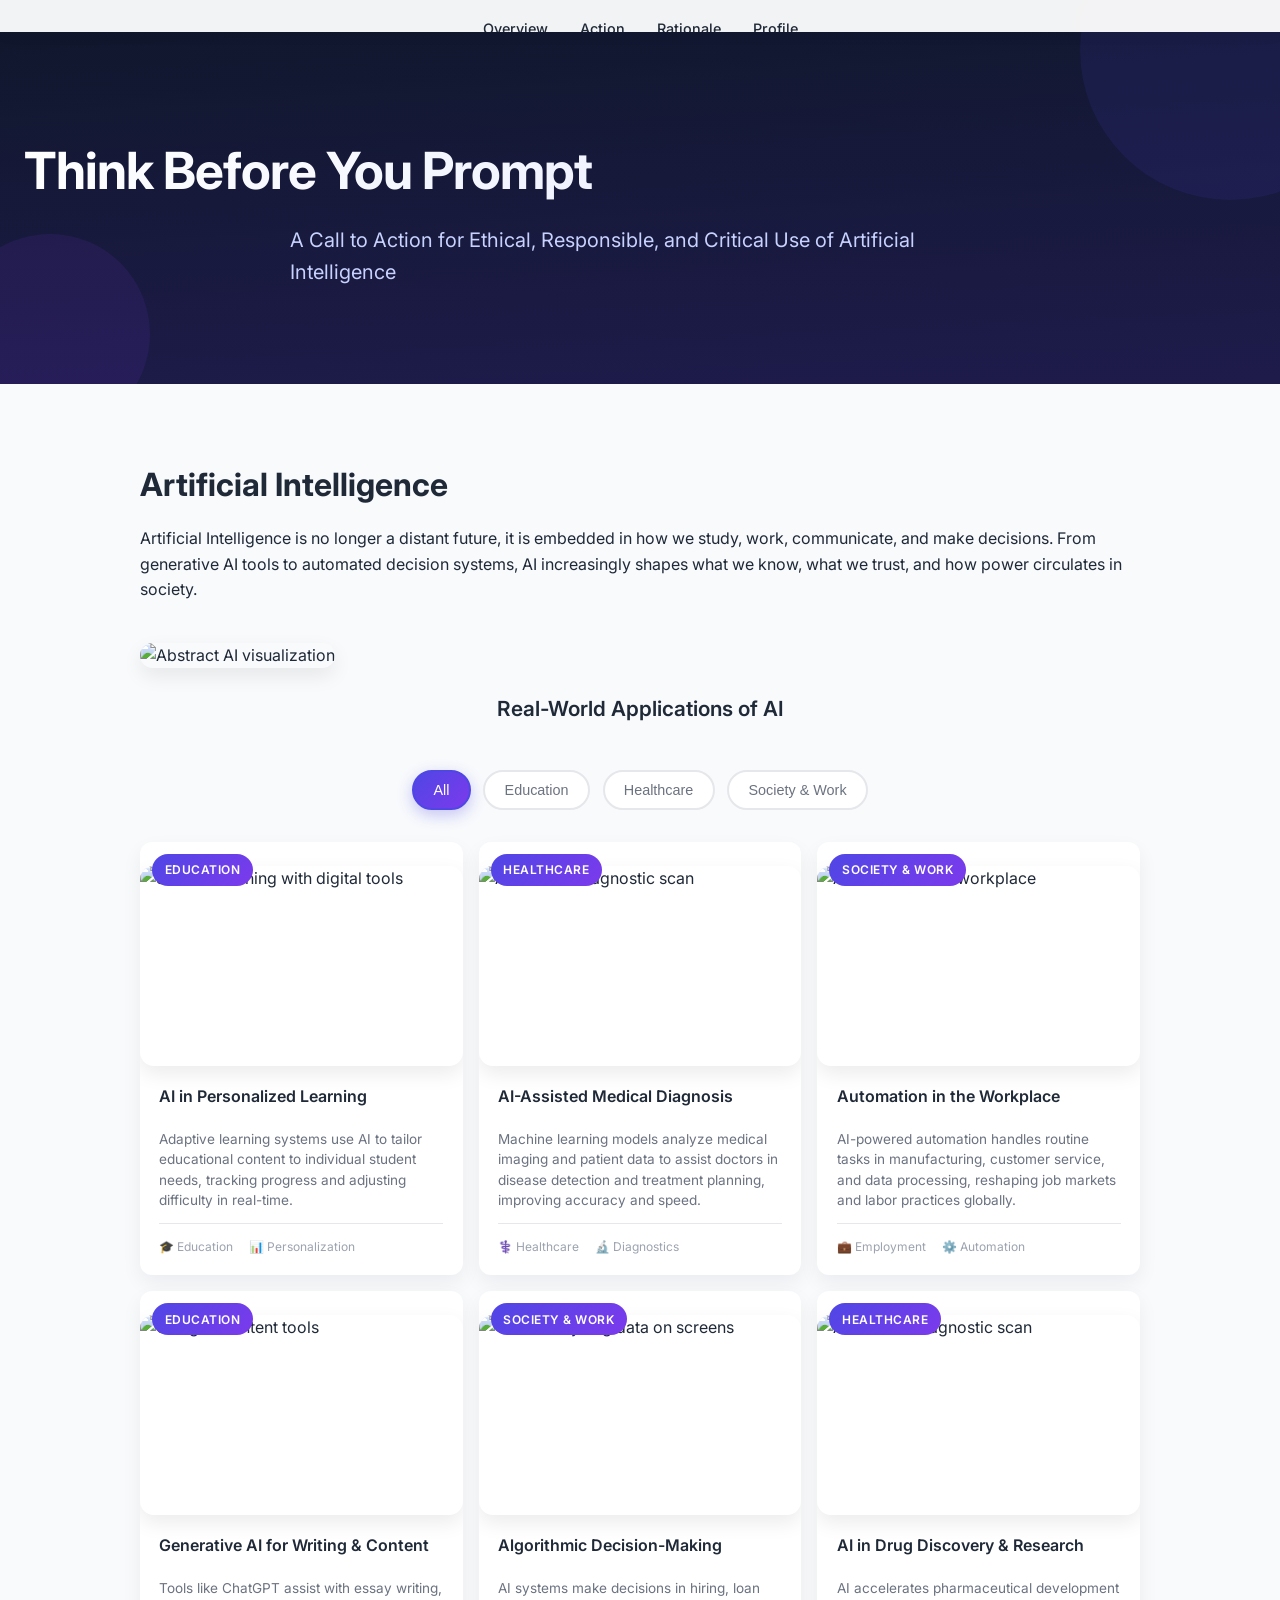
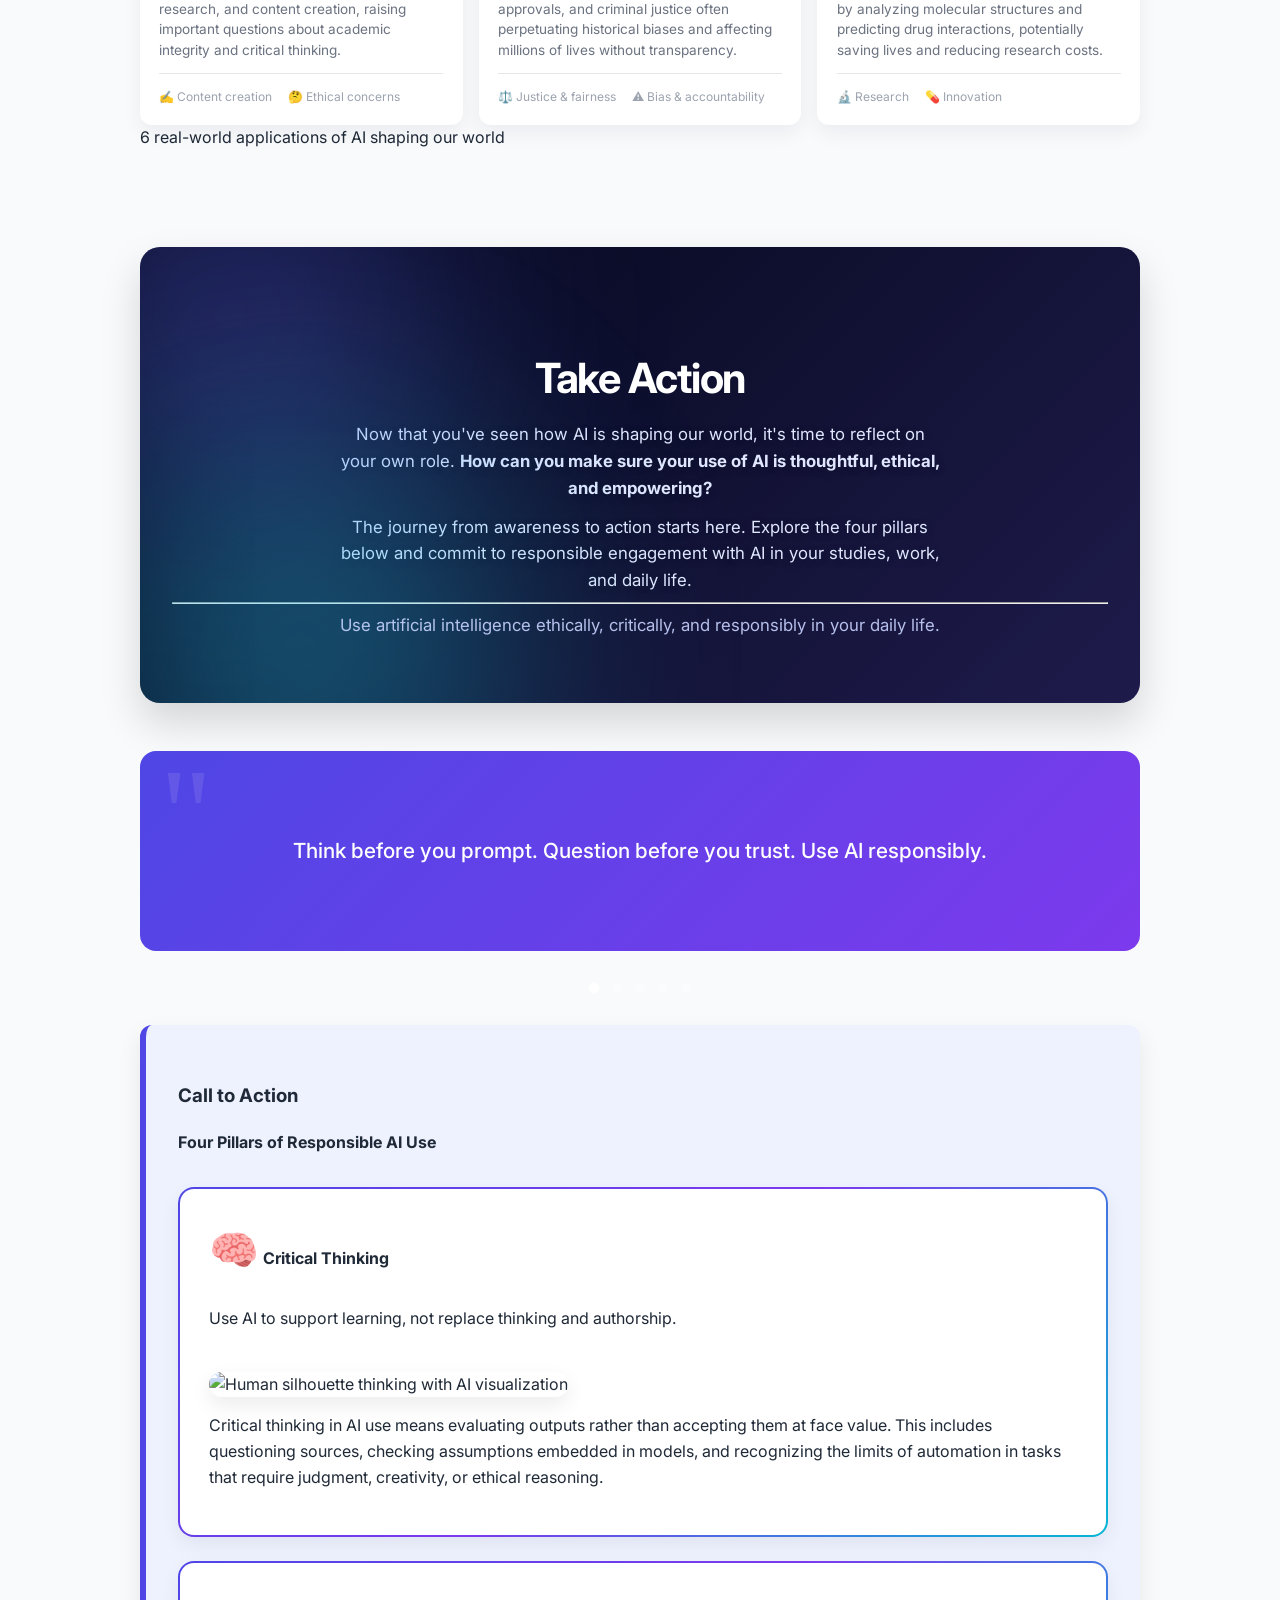
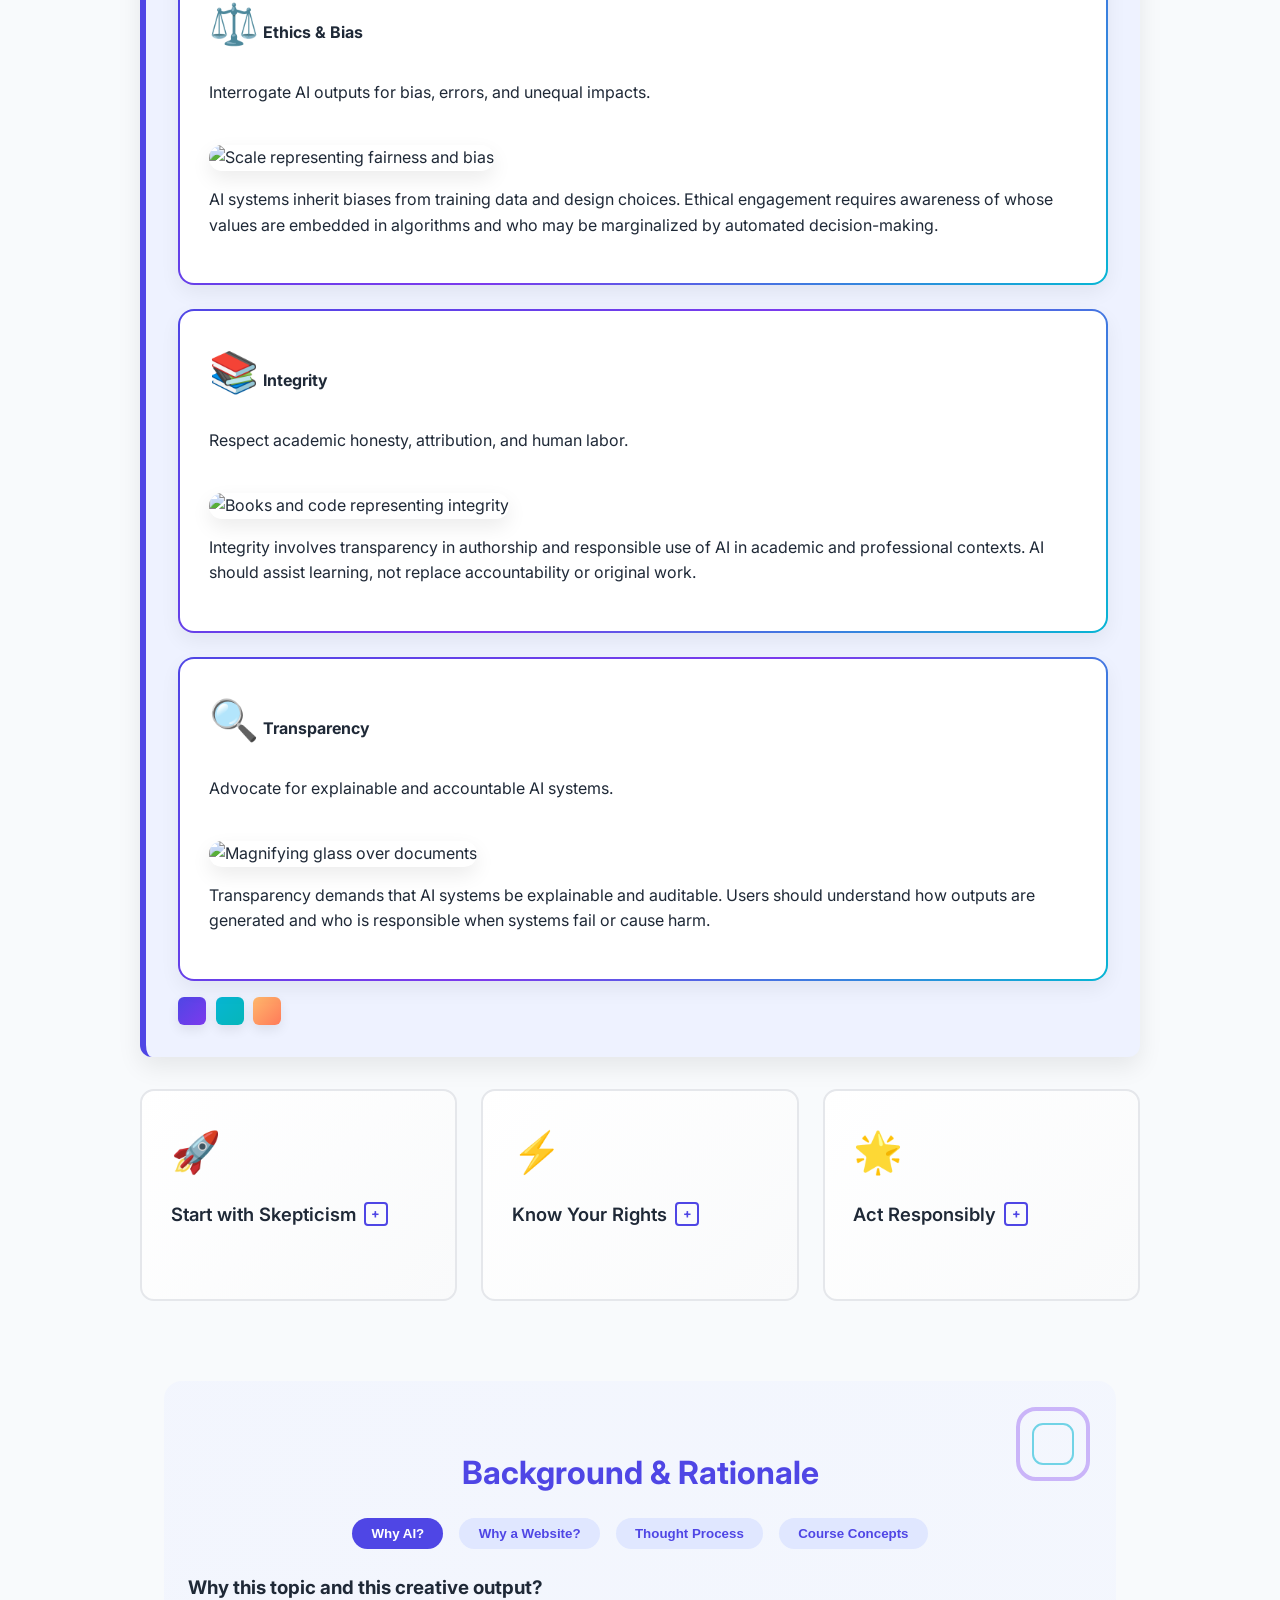
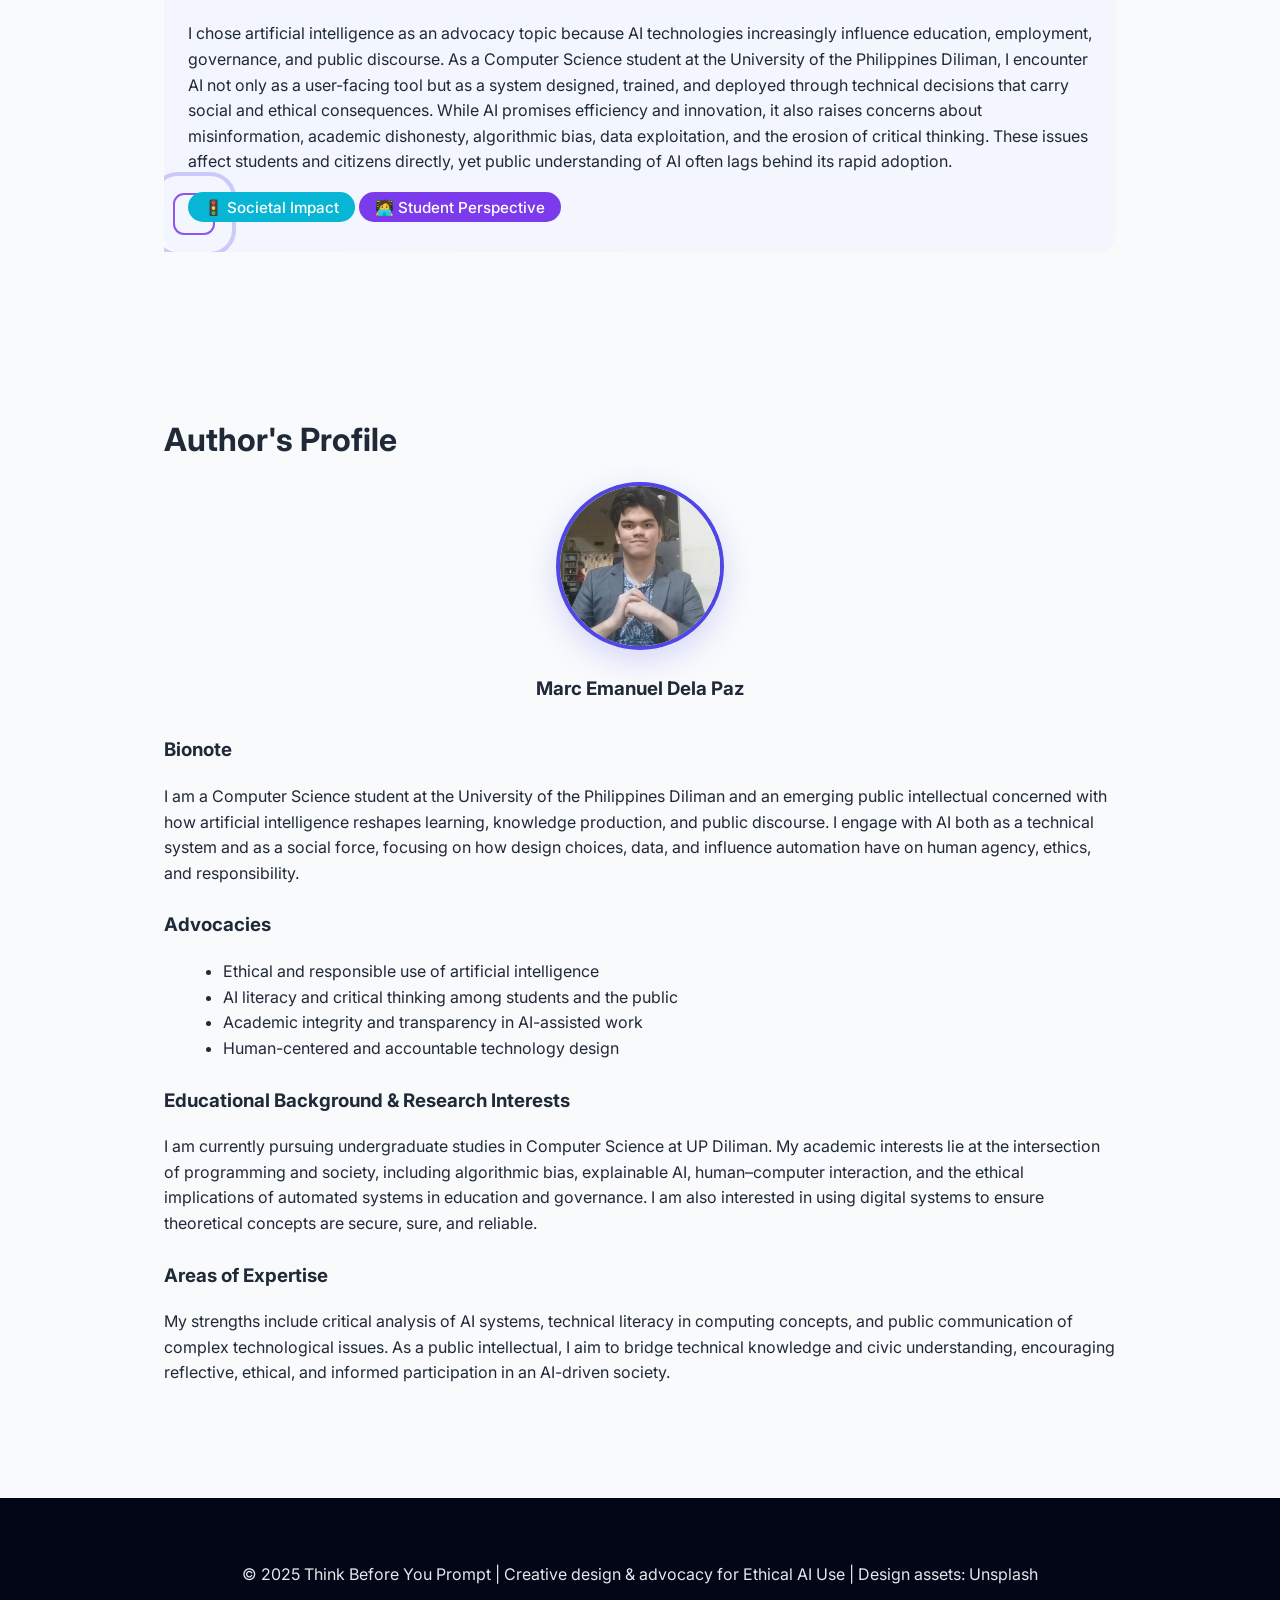
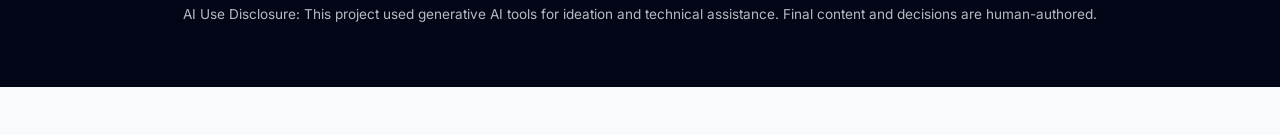
==== commit 8ed39068: "finished presentation standard" ====
--- a/index.html
+++ b/index.html
@@ -119,7 +119,7 @@
       <img src="https://images.unsplash.com/photo-1517694712202-14dd9538aa97?auto=format&fit=crop&w=1200&q=70" alt="Using AI content tools">
       <div class="gallery-info">
         <figcaption>Generative AI for Writing & Content</figcaption>
-        <p class="gallery-description">Tools like ChatGPT assist with essay writing, research, and content creation—raising important questions about academic integrity and critical thinking.</p>
+        <p class="gallery-description">Tools like ChatGPT assist with essay writing, research, and content creation, raising important questions about academic integrity and critical thinking.</p>
         <div class="gallery-meta">
           <span class="meta-item">✍️ Content creation</span>
           <span class="meta-item">🤔 Ethical concerns</span>
@@ -132,7 +132,7 @@
       <img src="https://images.pexels.com/photos/3861972/pexels-photo-3861972.jpeg?auto=compress&cs=tinysrgb&w=1200" alt="Team analyzing data on screens" />
       <div class="gallery-info">
         <figcaption>Algorithmic Decision-Making</figcaption>
-        <p class="gallery-description">AI systems make decisions in hiring, loan approvals, and criminal justice—often perpetuating historical biases and affecting millions of lives without transparency.</p>
+        <p class="gallery-description">AI systems make decisions in hiring, loan approvals, and criminal justice often perpetuating historical biases and affecting millions of lives without transparency.</p>
         <div class="gallery-meta">
           <span class="meta-item">⚖️ Justice & fairness</span>
           <span class="meta-item">⚠️ Bias & accountability</span>
@@ -228,7 +228,7 @@
           <img src="https://lh5.googleusercontent.com/proxy/mN3OihAt1gCvdoqqgn5W7ERhK1ZhBnL9BitqXOBG_MbKz0yrz90Pcy7bfYR45_Aur0BH8eSg7QhZeJDe_hQlG6z-o3shMZzmf3hOyVM" alt="Books and code representing integrity" />
           <p>
             Integrity involves transparency in authorship and responsible use of AI in academic and
-            professional contexts. AI should assist learning—not replace accountability or original work.
+            professional contexts. AI should assist learning, not replace accountability or original work.
           </p>
         </div>
       </div>
@@ -368,7 +368,7 @@
         <h3>Why a website?</h3>
         <p>
           I chose a website as the creative output because it reflects the very environment where AI tools
-          are most commonly encountered—online and within digital platforms. From a computing perspective,
+          are most commonly encountered online and within digital platforms. From a computing perspective,
           a website allows the integration of structure, interactivity, and design to communicate ideas
           responsibly and effectively. It enables the advocacy to combine explanation, reflection, and
           action in a format that is accessible, shareable, and scalable, while also modeling ethical
@@ -390,7 +390,7 @@
         <p>
           The content avoids alarmist language and instead emphasizes agency and responsibility. The
           design is intentionally minimal to reduce distraction and reflect the value of thoughtful
-          engagement. The bullet-pointed call to action translates abstract ethical concerns into concrete
+          engagement. The bullet pointed call to action translates abstract ethical concerns into concrete
           practices that students and everyday users can adopt immediately.
         </p>
         <div style="margin-top:1.2rem;">
@@ -408,7 +408,7 @@
           rather than an individual moral failing.
         </p>
         <p>
-          Additionally, the project reflects lessons on audience-centered advocacy and responsible
+          Additionally, the project reflects lessons on audience centered advocacy and responsible
           knowledge production, emphasizing reflection, accountability, and civic engagement in
           technology-driven societies.
         </p>
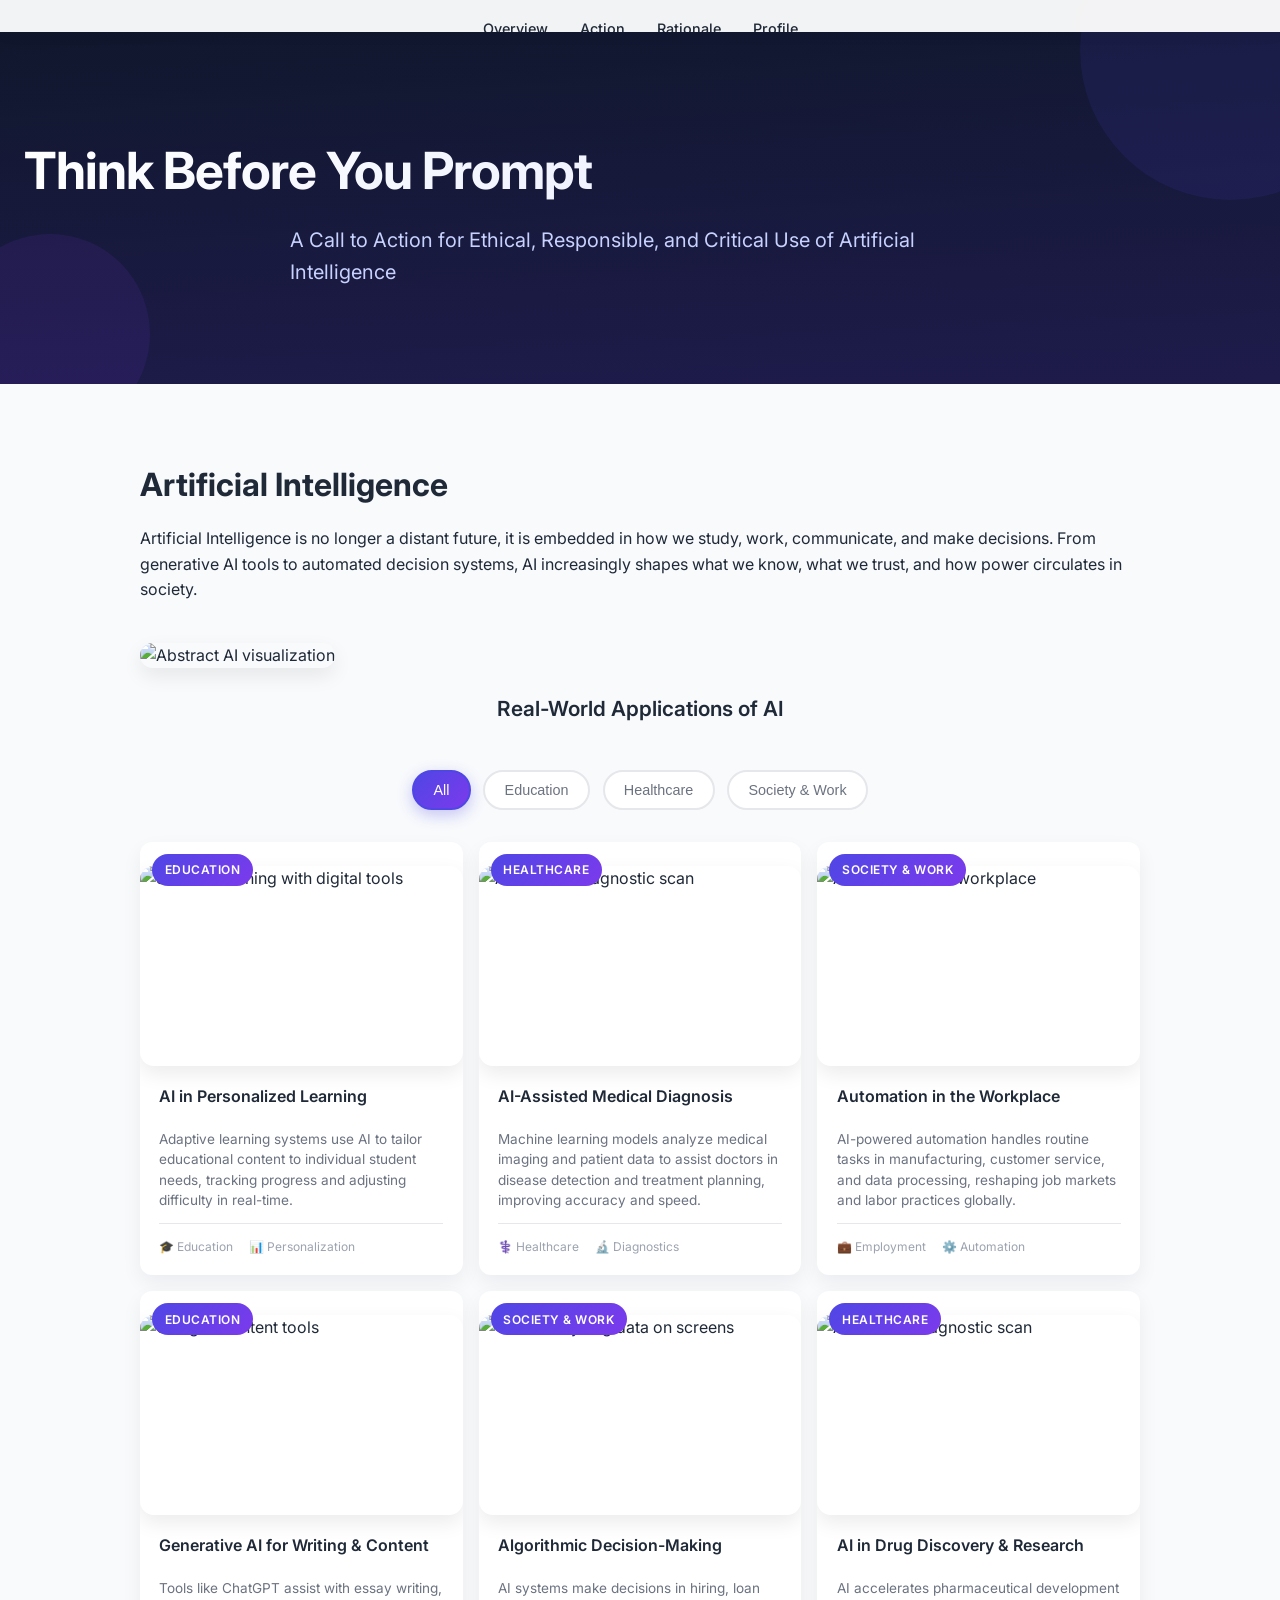
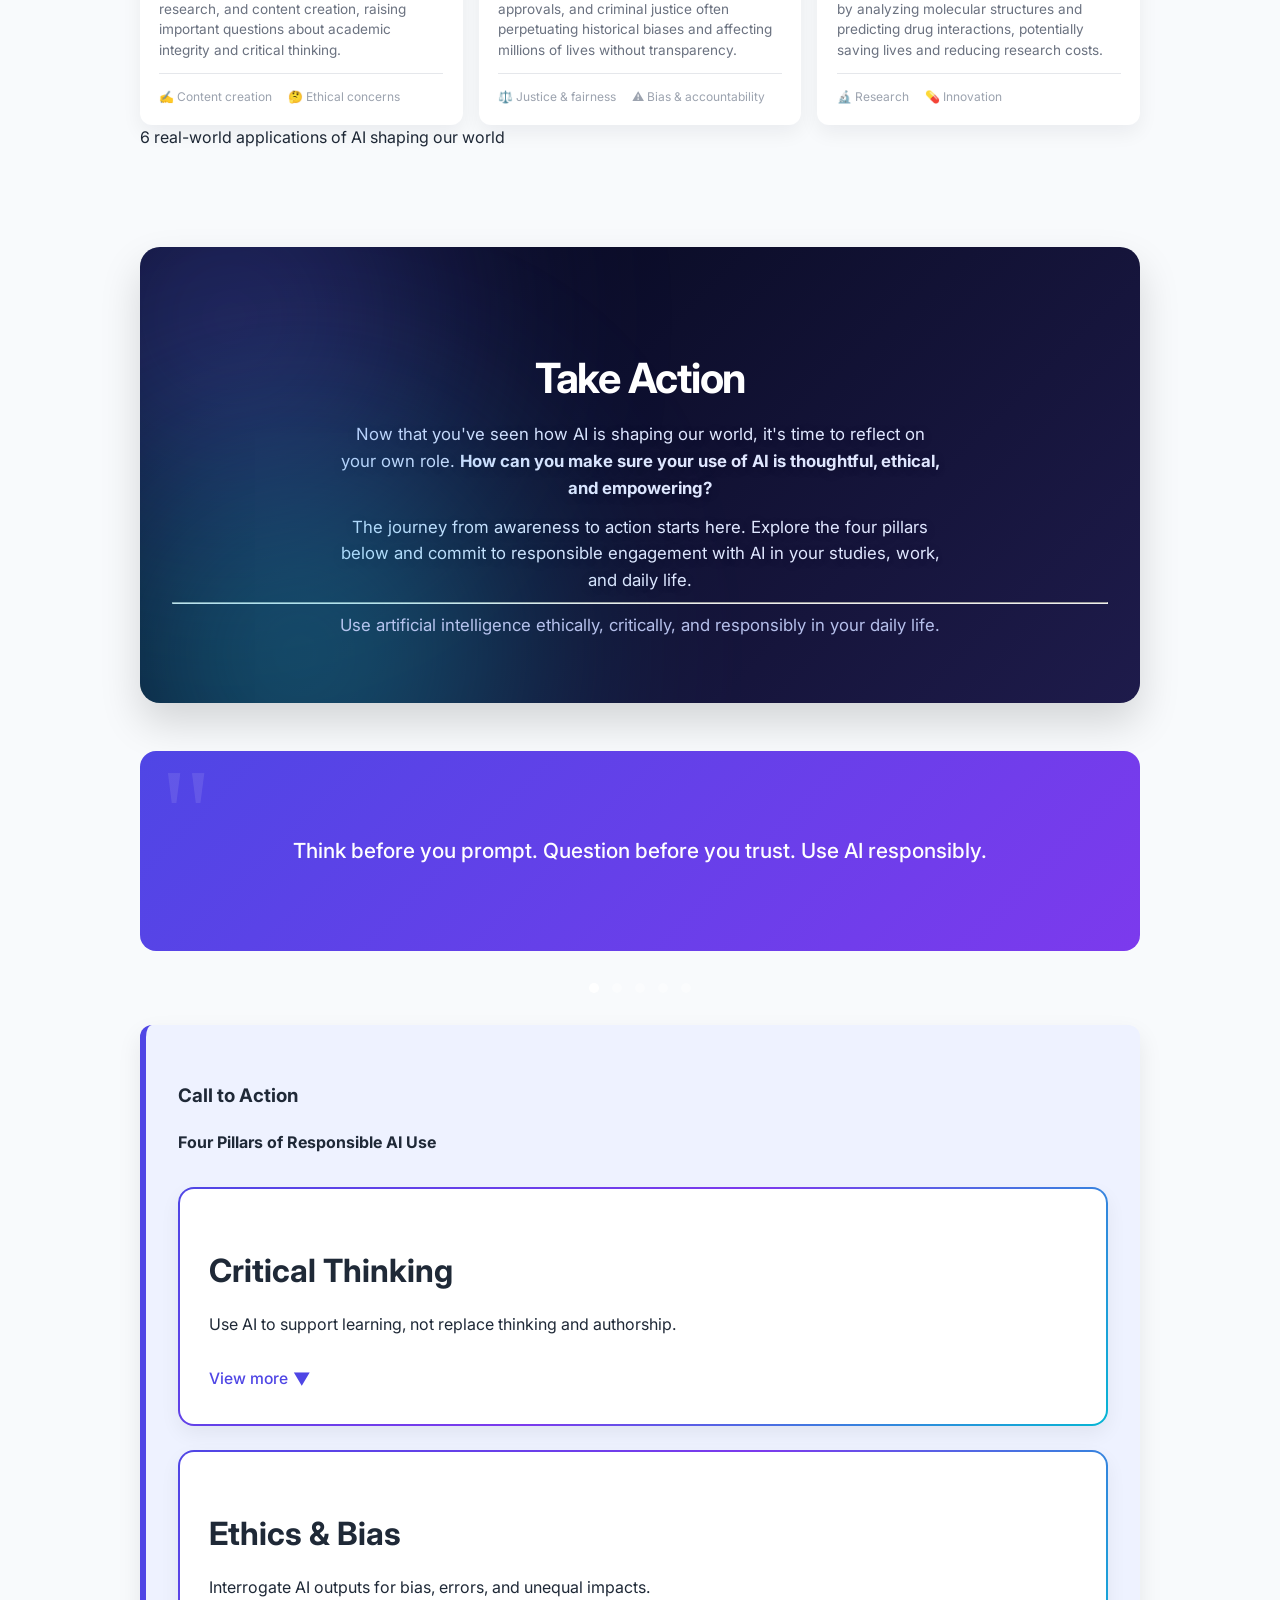
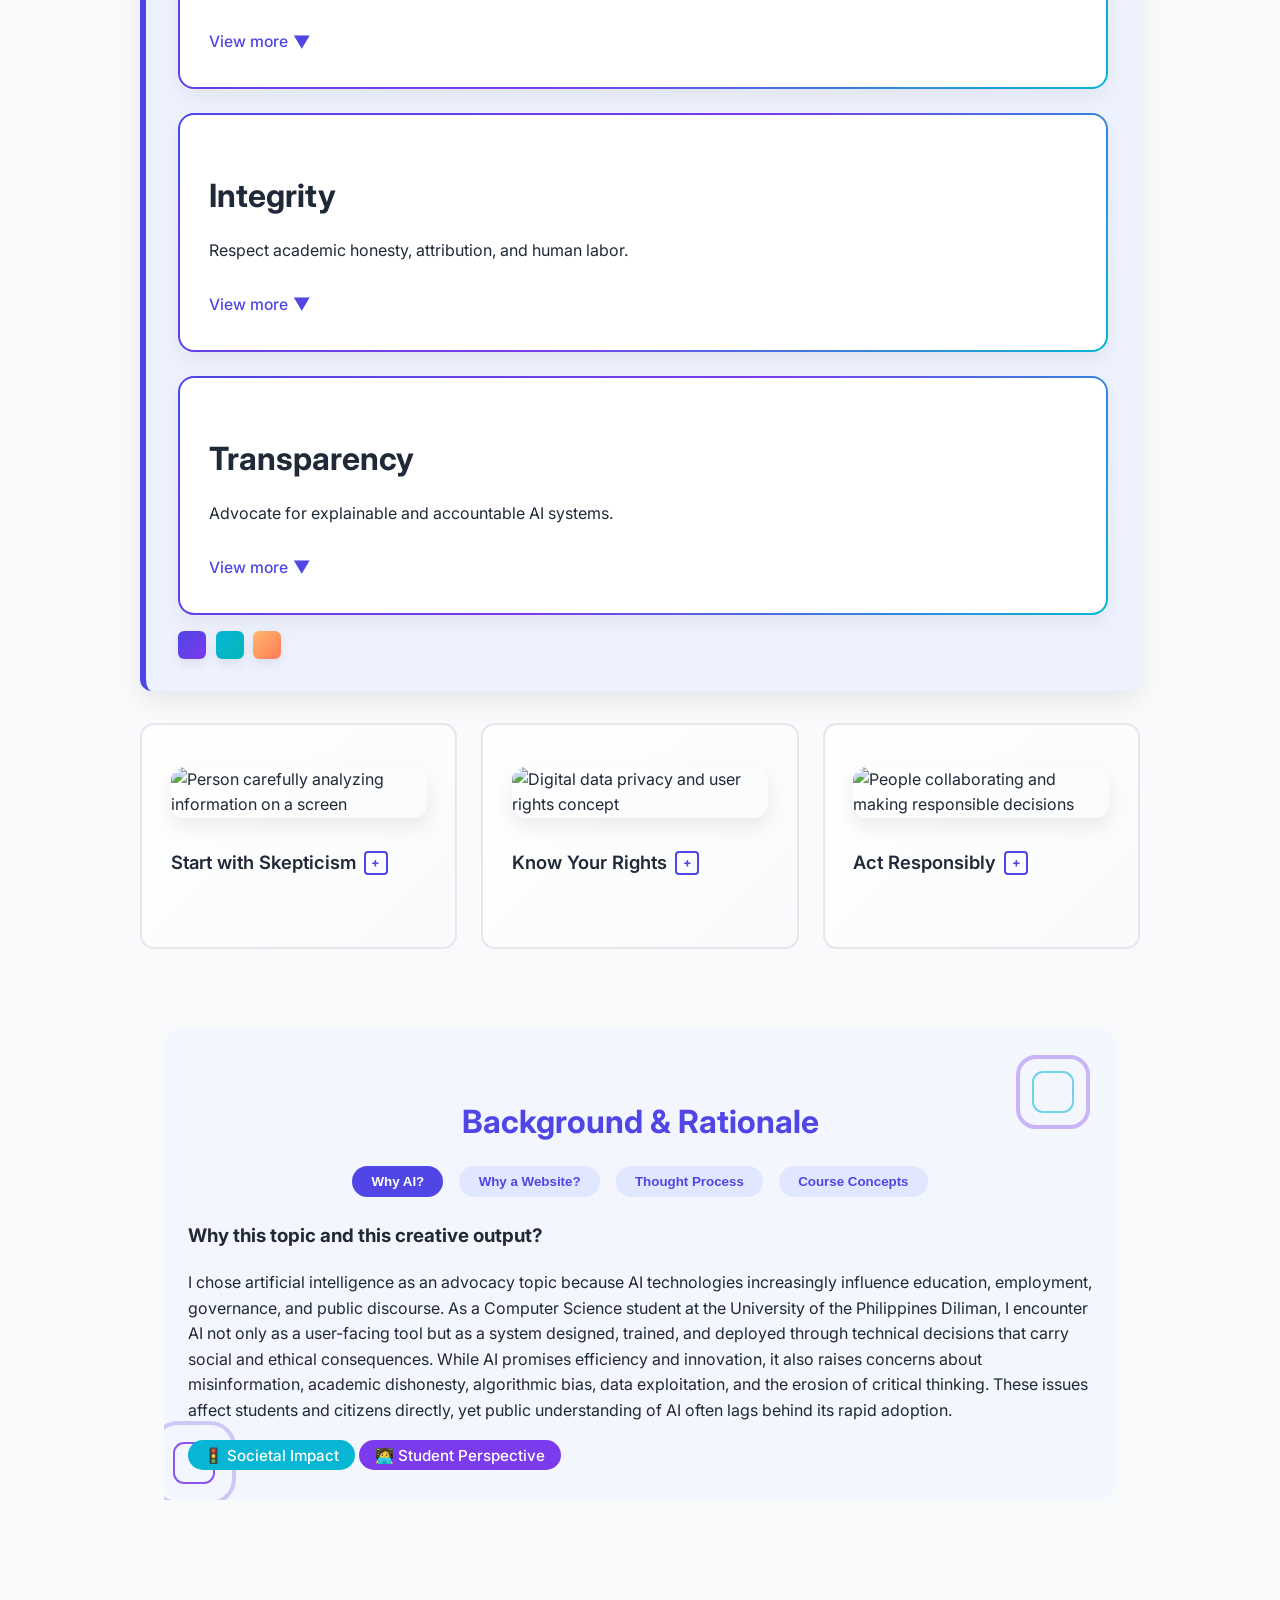
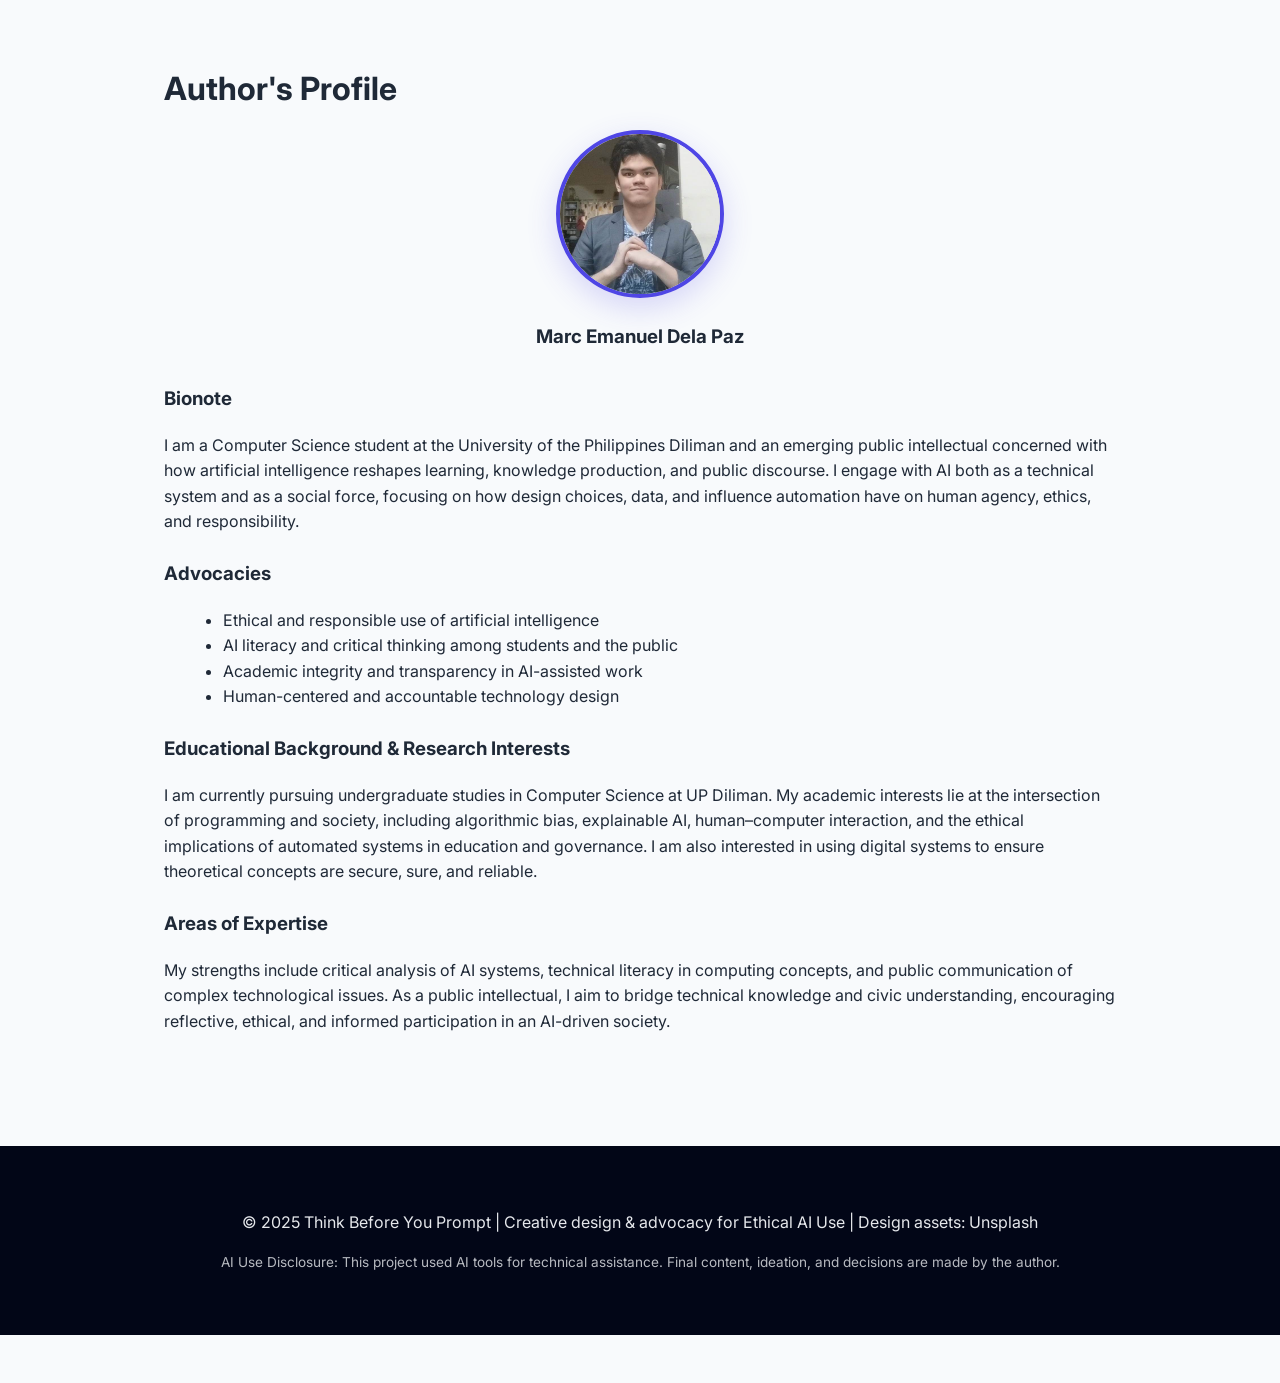
==== commit 778c5eaf: "updated website looks" ====
--- a/index.html
+++ b/index.html
@@ -31,6 +31,82 @@
     50% { transform: translateY(-12px) scale(1.04); }
     100% { transform: translateY(8px) scale(1.01); }
   }
+  .pillar {
+    /* ...existing code... */
+    transition: box-shadow 0.3s, transform 0.3s, border-color 0.3s, background 0.3s;
+    outline: none;
+  }
+  .pillar.expanded {
+    border-color: #4f46e5;
+    background: linear-gradient(135deg, #eef2ff 60%, #e0e7ff 100%);
+    box-shadow: 0 16px 48px rgba(79,70,229,0.10);
+    z-index: 2;
+  }
+  .pillar-details {
+    max-height: 0;
+    overflow: hidden;
+    opacity: 0;
+    transition: max-height 0.5s cubic-bezier(.4,2,.6,1), opacity 0.4s;
+    margin-top: 0;
+    pointer-events: none;
+  }
+  .pillar.expanded .pillar-details {
+    max-height: 600px;
+    opacity: 1;
+    margin-top: 1.2rem;
+    pointer-events: auto;
+  }
+  .pillar:focus {
+    box-shadow: 0 0 0 3px #a5b4fc;
+    outline: none;
+  }
+  .pillar-view-more {
+    display: inline-flex;
+    align-items: center;
+    font-size: 0.98rem;
+    color: #4f46e5;
+    font-weight: 500;
+    cursor: pointer;
+    margin-top: 0.7rem;
+    margin-bottom: 0.2rem;
+    user-select: none;
+    transition: color 0.2s;
+  }
+  .pillar:hover .pillar-view-more,
+  .pillar:focus .pillar-view-more {
+    color: #3730a3;
+  }
+  .pillar-arrow {
+    display: inline-block;
+    margin-left: 0.3em;
+    font-size: 1.1em;
+    transition: transform 0.3s;
+  }
+  .pillar.expanded .pillar-arrow {
+    transform: rotate(180deg);
+  }
+  /* ...existing code... */
+  .takeaway-image-wrap {
+    width: 100%;
+    display: flex;
+    justify-content: center;
+    align-items: flex-end;
+    margin-bottom: 1.1rem;
+  }
+  .takeaway-image {
+    width: 100%;
+    max-width: 340px;
+    height: 120px;
+    object-fit: cover;
+    border-radius: 10px 10px 0 0;
+    box-shadow: 0 4px 16px rgba(79,70,229,0.08);
+    transition: transform 0.3s;
+  }
+  .takeaway-card:hover .takeaway-image {
+    transform: scale(1.04) translateY(-2px);
+  }
+  /* ...existing code... */
+  .takeaway-icon { display: none !important; }
   /* ...existing code... */
   </style>
 </head>
@@ -187,12 +263,11 @@
   <div class="cta">
     <h3>Call to Action</h3>
     <p><strong>Four Pillars of Responsible AI Use</strong></p>
-    <div class="grid">
-      <div class="pillar reveal">
-          <div class="icon">🧠</div>
-          <strong>Critical Thinking</strong>
-          <p>Use AI to support learning, not replace thinking and authorship.</p>
-
+    <div class="grid" id="pillars-grid">
+      <div class="pillar reveal" tabindex="0" data-pillar="critical">
+        <h2><strong>Critical Thinking</strong></h2>
+        <p>Use AI to support learning, not replace thinking and authorship.</p>
+        <span class="pillar-view-more">View more <span class="pillar-arrow">▼</span></span>
         <div class="pillar-details">
           <img src="https://images.unsplash.com/photo-1526378722484-bd91ca387e72" alt="Human silhouette thinking with AI visualization" />
           <p>
@@ -202,12 +277,10 @@
           </p>
         </div>
       </div>
-
-      <div class="pillar">
-          <div class="icon">⚖️</div>
-          <strong>Ethics & Bias</strong>
-          <p>Interrogate AI outputs for bias, errors, and unequal impacts.</p>
-
+      <div class="pillar" tabindex="0" data-pillar="ethics">
+        <h2><strong>Ethics & Bias</strong></h2>
+        <p>Interrogate AI outputs for bias, errors, and unequal impacts.</p>
+        <span class="pillar-view-more">View more <span class="pillar-arrow">▼</span></span>
         <div class="pillar-details">
           <img src="https://images.unsplash.com/photo-1507679799987-c73779587ccf" alt="Scale representing fairness and bias" />
           <p>
@@ -217,13 +290,10 @@
           </p>
         </div>
       </div>
-
-
-      <div class="pillar">
-          <div class="icon">📚</div>
-          <strong>Integrity</strong>
-          <p>Respect academic honesty, attribution, and human labor.</p>
-
+      <div class="pillar" tabindex="0" data-pillar="integrity">
+        <h2><strong>Integrity</strong></h2>
+        <p>Respect academic honesty, attribution, and human labor.</p>
+        <span class="pillar-view-more">View more <span class="pillar-arrow">▼</span></span>
         <div class="pillar-details">
           <img src="https://lh5.googleusercontent.com/proxy/mN3OihAt1gCvdoqqgn5W7ERhK1ZhBnL9BitqXOBG_MbKz0yrz90Pcy7bfYR45_Aur0BH8eSg7QhZeJDe_hQlG6z-o3shMZzmf3hOyVM" alt="Books and code representing integrity" />
           <p>
@@ -232,13 +302,10 @@
           </p>
         </div>
       </div>
-
-
-      <div class="pillar">
-          <div class="icon">🔍</div>
-          <strong>Transparency</strong>
-          <p>Advocate for explainable and accountable AI systems.</p>
-
+      <div class="pillar" tabindex="0" data-pillar="transparency">
+        <h2><strong>Transparency</strong></h2>
+        <p>Advocate for explainable and accountable AI systems.</p>
+        <span class="pillar-view-more">View more <span class="pillar-arrow">▼</span></span>
         <div class="pillar-details">
           <img src="https://images.unsplash.com/photo-1551288049-bebda4e38f71" alt="Magnifying glass over documents" />
           <p>
@@ -247,7 +314,6 @@
           </p>
         </div>
       </div>
-
     </div>
 
     <!-- Add simple color swatches to emphasize design choices -->
@@ -259,7 +325,12 @@
   <!-- NEW: Key Takeaways section -->
   <div class="takeaways-grid" id="takeaways">
     <div class="takeaway-card reveal">
-      <div class="takeaway-icon">🚀</div>
+      <div class="takeaway-image-wrap">
+        <img src="https://images.unsplash.com/photo-1581090700227-1e37b190418e"
+            alt="Person carefully analyzing information on a screen"
+            style="width:100%; border-radius:14px; margin:0.8rem 0;">
+
+      </div>
       <div class="takeaway-title">
         <span>Start with Skepticism</span>
         <span class="takeaway-toggle">+</span>
@@ -282,7 +353,11 @@
     </div>
 
     <div class="takeaway-card reveal">
-      <div class="takeaway-icon">⚡</div>
+      <div class="takeaway-image-wrap">
+        <img src="https://images.unsplash.com/photo-1614064641938-3bbee52942c7"
+          alt="Digital data privacy and user rights concept"
+          style="width:100%; border-radius:14px; margin:0.8rem 0;">
+      </div>
       <div class="takeaway-title">
         <span>Know Your Rights</span>
         <span class="takeaway-toggle">+</span>
@@ -306,7 +381,11 @@
     </div>
 
     <div class="takeaway-card reveal">
-      <div class="takeaway-icon">🌟</div>
+      <div class="takeaway-image-wrap">
+        <img src="https://images.pexels.com/photos/3184357/pexels-photo-3184357.jpeg"
+              alt="People collaborating and making responsible decisions"
+              style="width:100%; border-radius:14px; margin:0.8rem 0;">
+      </div>
       <div class="takeaway-title">
         <span>Act Responsibly</span>
         <span class="takeaway-toggle">+</span>
@@ -473,8 +552,8 @@
 <footer>
   <p>© 2025 Think Before You Prompt | Creative design & advocacy for Ethical AI Use | Design assets: Unsplash</p>
   <p style="font-size:0.85rem; opacity:0.8; margin-top:0.6rem;">
-    AI Use Disclosure: This project used generative AI tools for ideation and technical assistance.
-    Final content and decisions are human-authored.
+    AI Use Disclosure: This project used AI tools for technical assistance.
+    Final content, ideation, and decisions are made by the author.
   </p>
 </footer>
 
@@ -681,6 +760,44 @@
       });
     });
   });
+
+  // Make Four Pillars clickable/interactive (update for view more text toggle)
+  (function() {
+    const pillars = document.querySelectorAll('.pillar');
+    pillars.forEach(pillar => {
+      const viewMore = pillar.querySelector('.pillar-view-more');
+      function updateViewMoreText() {
+        viewMore.firstChild.textContent = pillar.classList.contains('expanded')
+          ? 'Hide details '
+          : 'View more ';
+      }
+      pillar.addEventListener('click', function(e) {
+        if (e.target.closest('.pillar-details')) return;
+        const isActive = pillar.classList.contains('expanded');
+        pillars.forEach(p => {
+          p.classList.remove('expanded');
+          const vm = p.querySelector('.pillar-view-more');
+          if (vm) vm.innerHTML = 'View more <span class="pillar-arrow">▼</span>';
+        });
+        if (!isActive) {
+          pillar.classList.add('expanded');
+          updateViewMoreText();
+        }
+      });
+      pillar.addEventListener('keydown', function(e) {
+        if (e.key === 'Enter' || e.key === ' ') {
+          e.preventDefault();
+          pillar.click();
+        }
+      });
+      if (viewMore) {
+        viewMore.addEventListener('click', function(ev) {
+          ev.stopPropagation();
+          pillar.click();
+        });
+      }
+    });
+  })();
 </script>
 
 </body>
--- a/style.css
+++ b/style.css
@@ -802,3 +802,101 @@
   position: relative;
   z-index: 1;
 }
+
+  .rationale-tab {
+    background: #e0e7ff;
+    color: #4f46e5;
+    padding: 0.5rem 1.2rem;
+    border-radius: 16px;
+    border: none;
+    font-weight: 600;
+    cursor: pointer;
+    transition: background 0.2s, color 0.2s;
+  }
+  .rationale-tab.active {
+    background: #4f46e5 !important;
+    color: #fff !important;
+  }
+  .rationale-accent {
+    animation: rationaleFloat 14s ease-in-out infinite alternate;
+  }
+  @keyframes rationaleFloat {
+    0% { transform: translateY(0px) scale(1); }
+    50% { transform: translateY(-12px) scale(1.04); }
+    100% { transform: translateY(8px) scale(1.01); }
+  }
+  .pillar {
+    transition: box-shadow 0.3s, transform 0.3s, border-color 0.3s, background 0.3s;
+    outline: none;
+  }
+  .pillar.expanded {
+    border-color: #4f46e5;
+    background: linear-gradient(135deg, #eef2ff 60%, #e0e7ff 100%);
+    box-shadow: 0 16px 48px rgba(79,70,229,0.10);
+    z-index: 2;
+  }
+  .pillar-details {
+    max-height: 0;
+    overflow: hidden;
+    opacity: 0;
+    transition: max-height 0.5s cubic-bezier(.4,2,.6,1), opacity 0.4s;
+    margin-top: 0;
+    pointer-events: none;
+  }
+  .pillar.expanded .pillar-details {
+    max-height: 600px;
+    opacity: 1;
+    margin-top: 1.2rem;
+    pointer-events: auto;
+  }
+  .pillar:focus {
+    box-shadow: 0 0 0 3px #a5b4fc;
+    outline: none;
+  }
+  .pillar-view-more {
+    display: inline-flex;
+    align-items: center;
+    font-size: 0.98rem;
+    color: #4f46e5;
+    font-weight: 500;
+    cursor: pointer;
+    margin-top: 0.7rem;
+    margin-bottom: 0.2rem;
+    user-select: none;
+    transition: color 0.2s;
+  }
+  .pillar:hover .pillar-view-more,
+  .pillar:focus .pillar-view-more {
+    color: #3730a3;
+  }
+  .pillar-arrow {
+    display: inline-block;
+    margin-left: 0.3em;
+    font-size: 1.1em;
+    transition: transform 0.3s;
+  }
+  .pillar.expanded .pillar-arrow {
+    transform: rotate(180deg);
+  }
+
+  .takeaway-image-wrap {
+    width: 100%;
+    display: flex;
+    justify-content: center;
+    align-items: flex-end;
+    margin-bottom: 1.1rem;
+  }
+  .takeaway-image {
+    width: 100%;
+    max-width: 340px;
+    height: 120px;
+    object-fit: cover;
+    border-radius: 10px 10px 0 0;
+    box-shadow: 0 4px 16px rgba(79,70,229,0.08);
+    transition: transform 0.3s;
+  }
+  .takeaway-card:hover .takeaway-image {
+    transform: scale(1.04) translateY(-2px);
+  }
+
+  .takeaway-icon { display: none !important; }
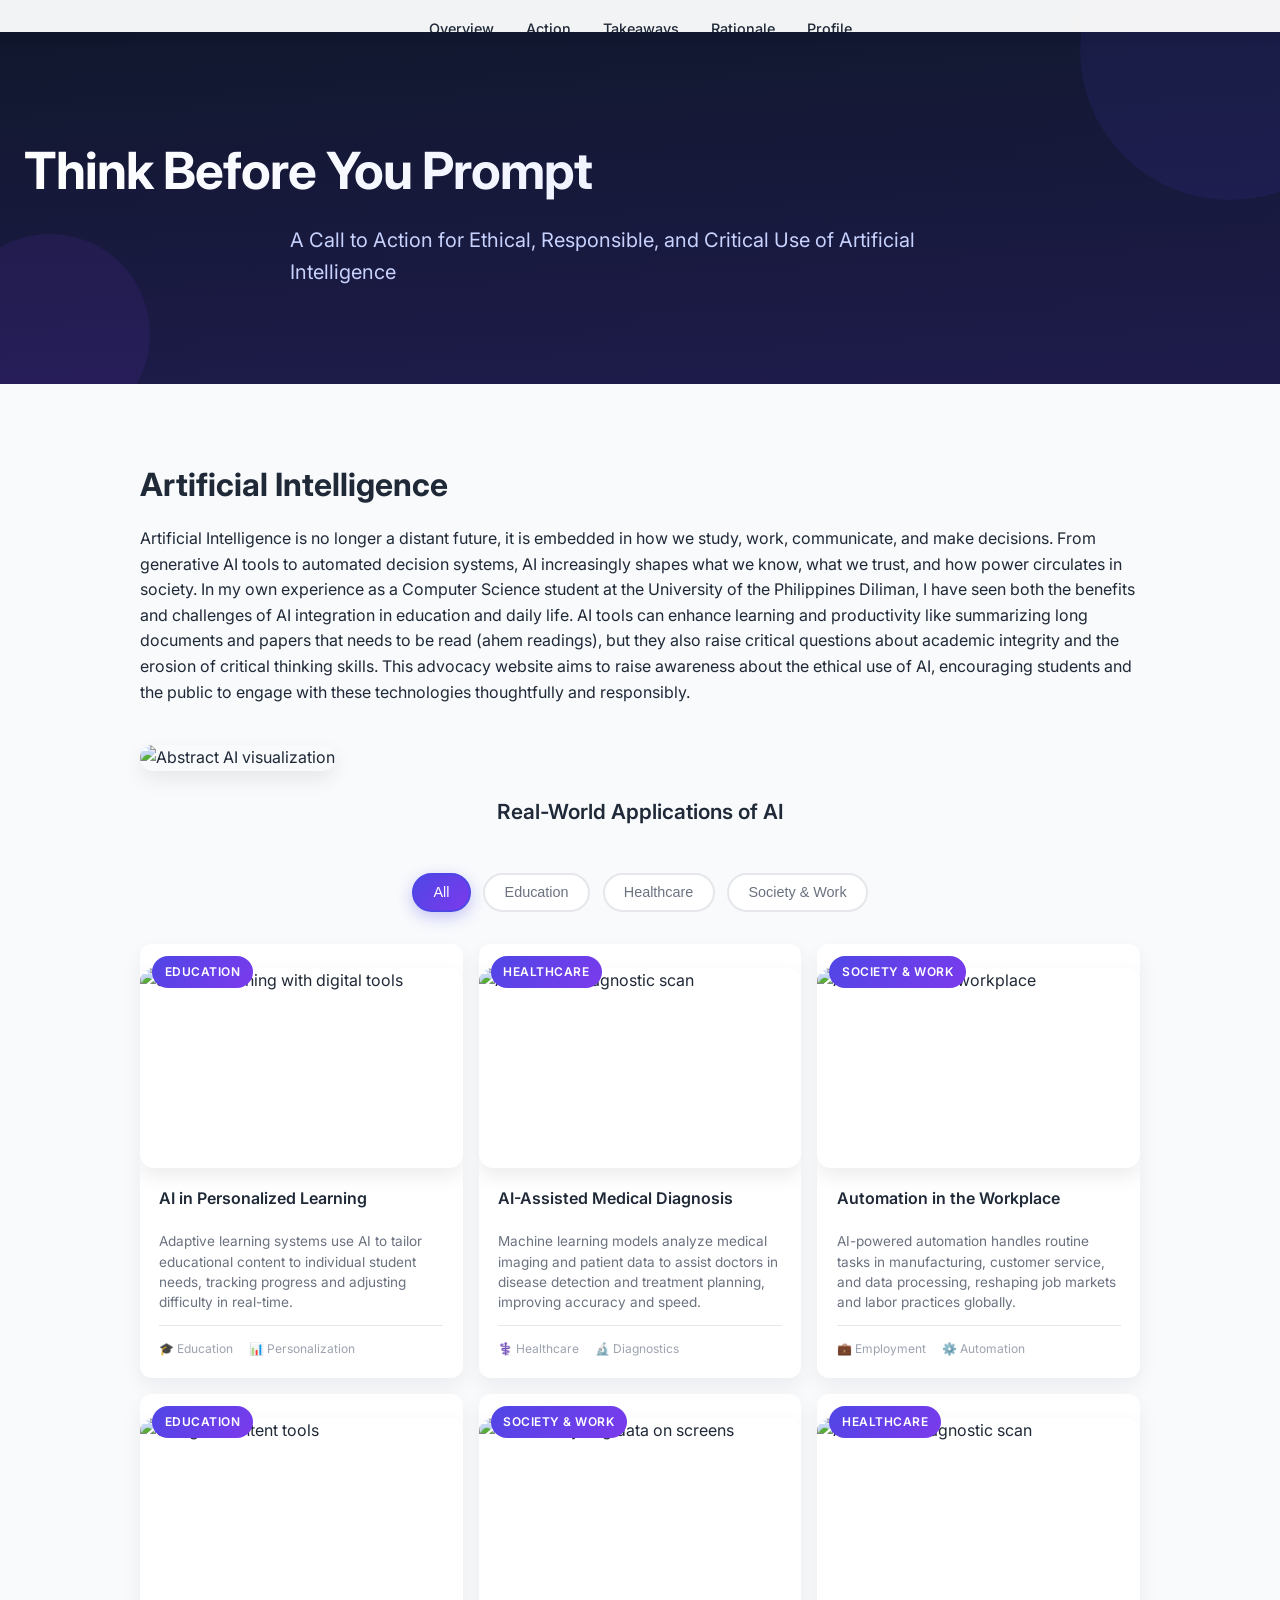
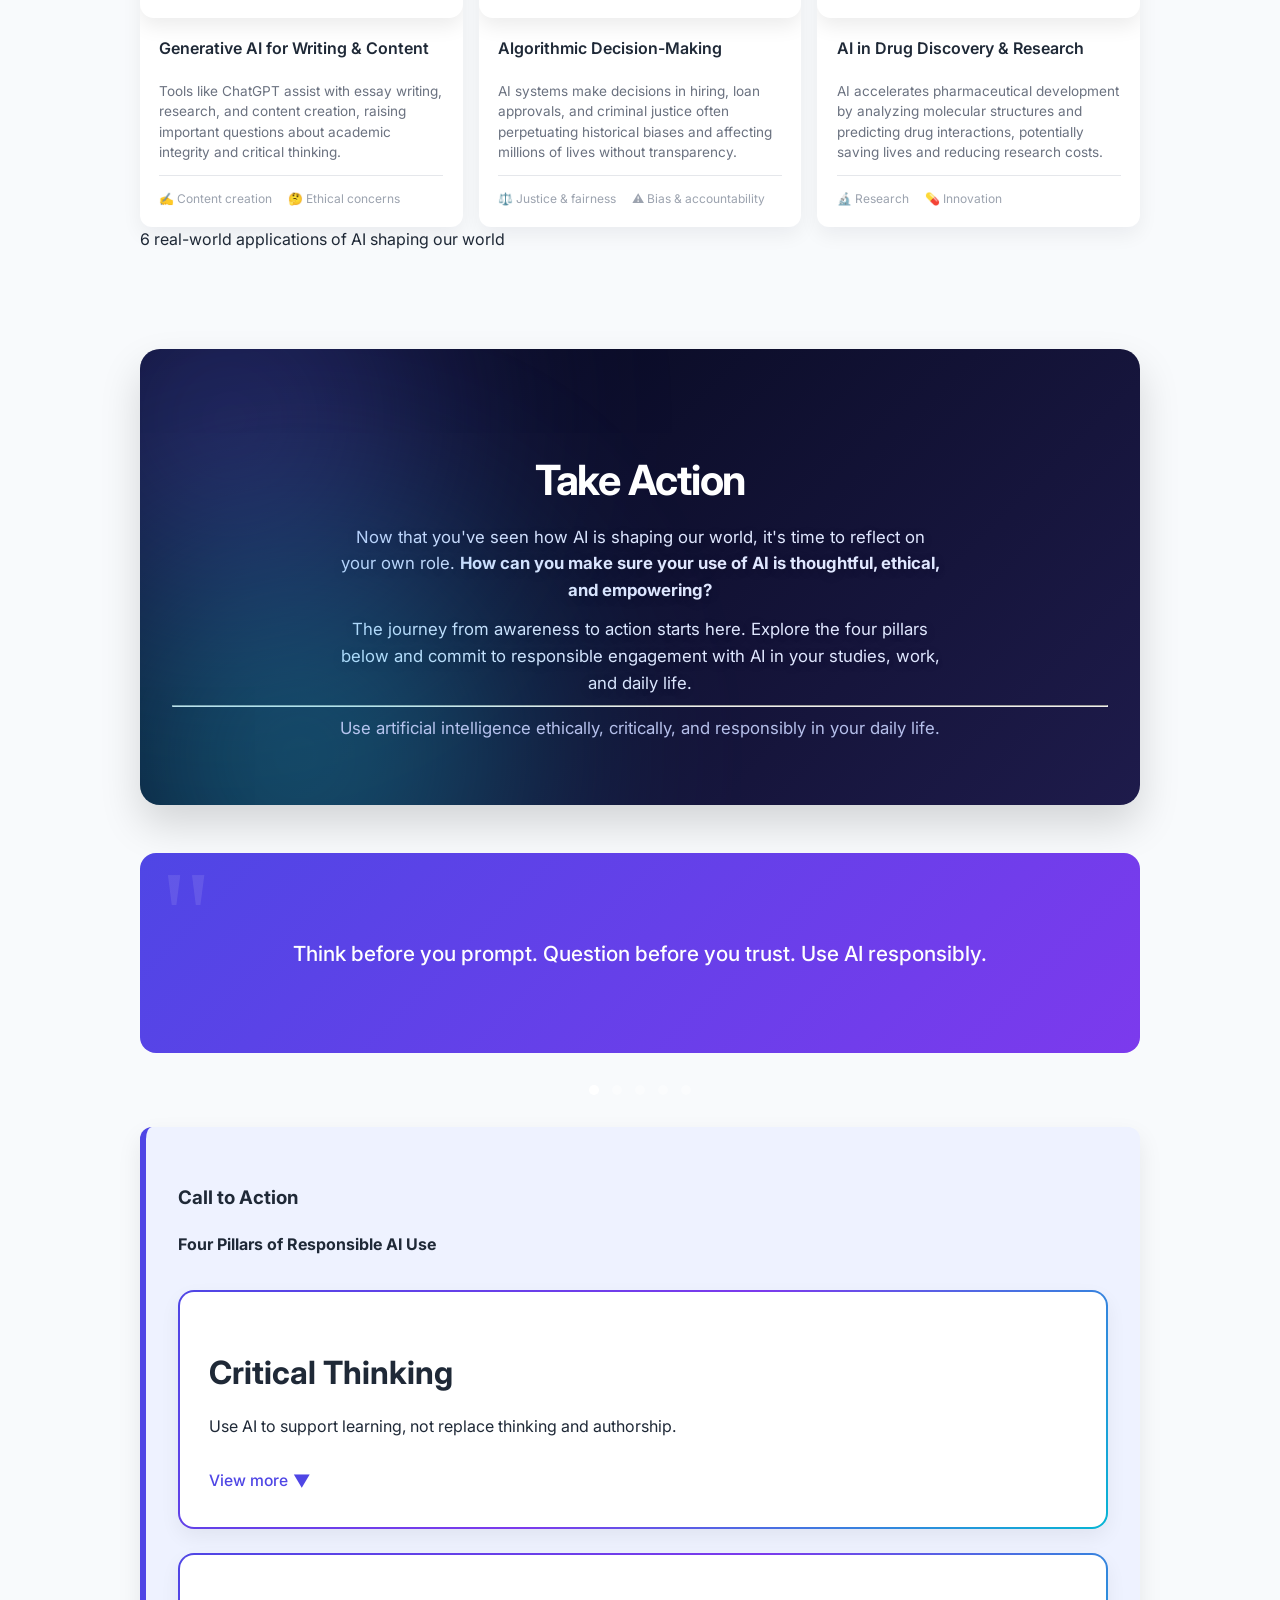
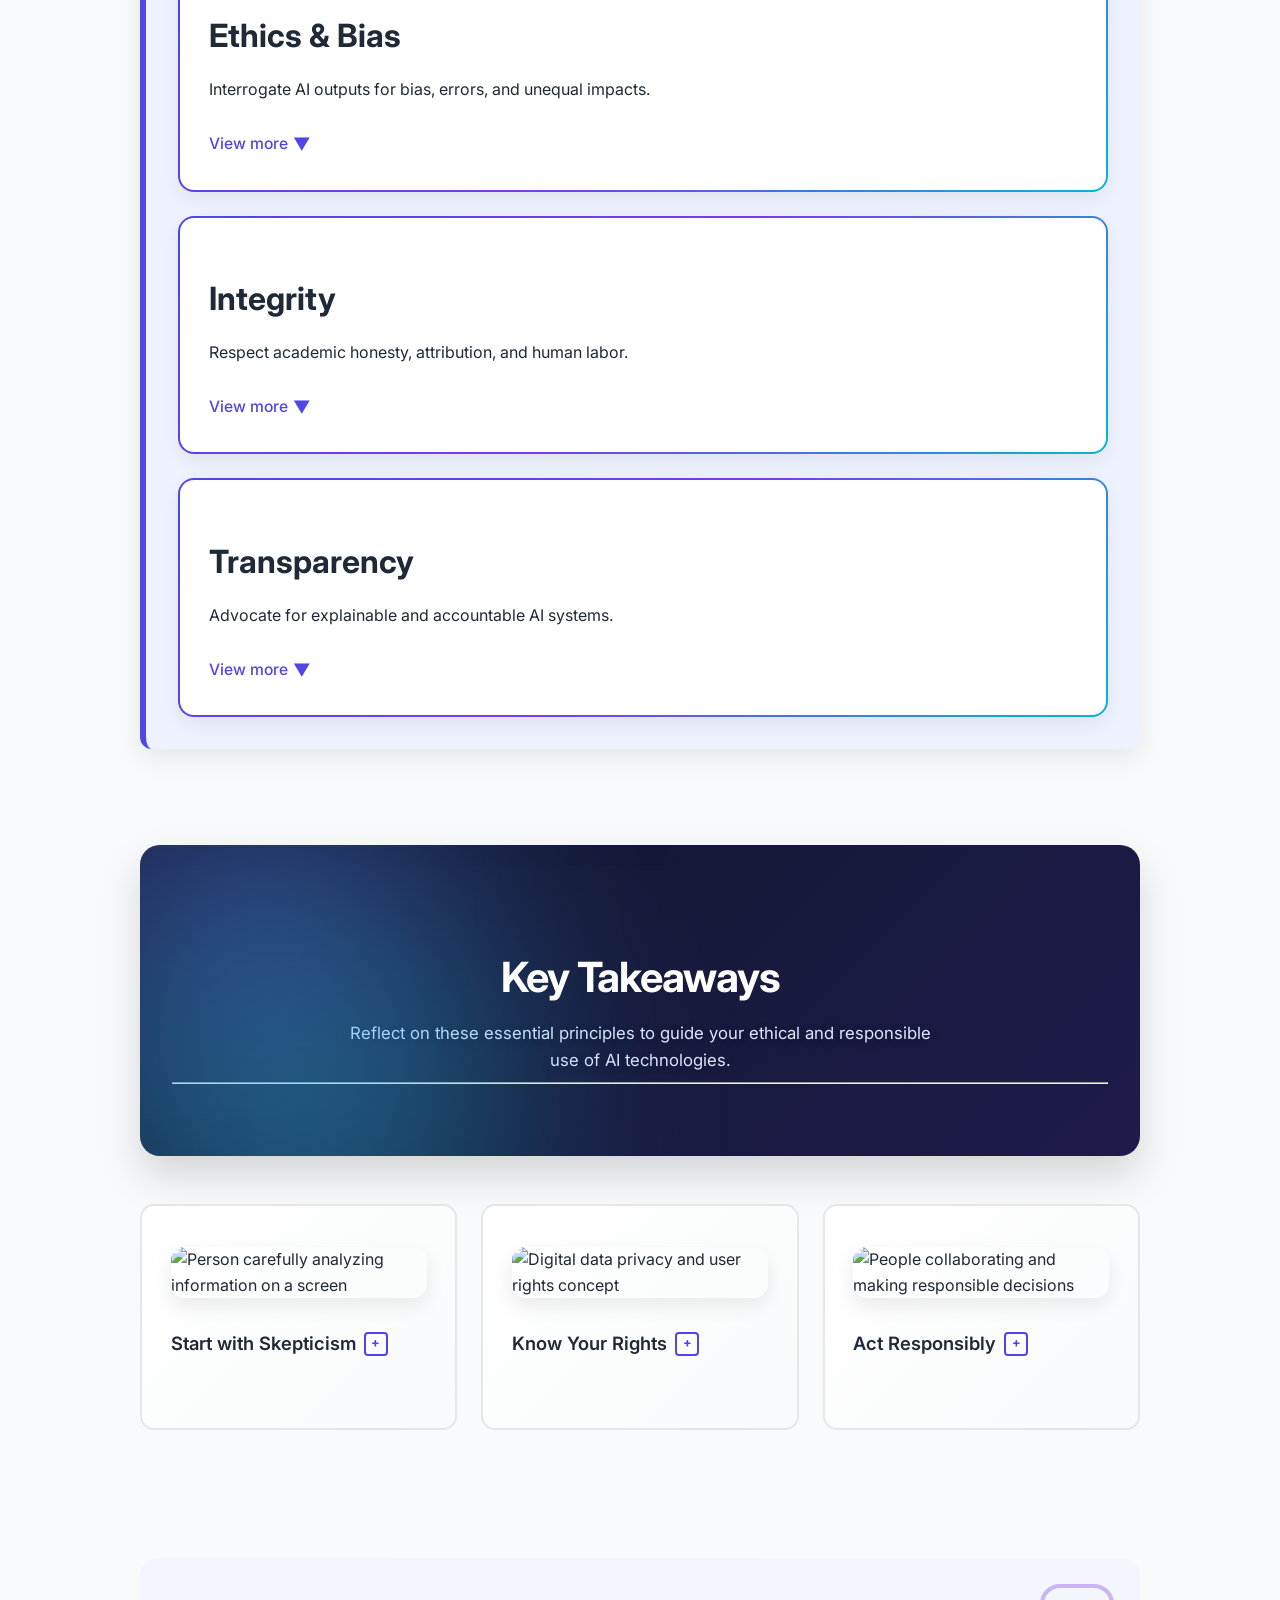
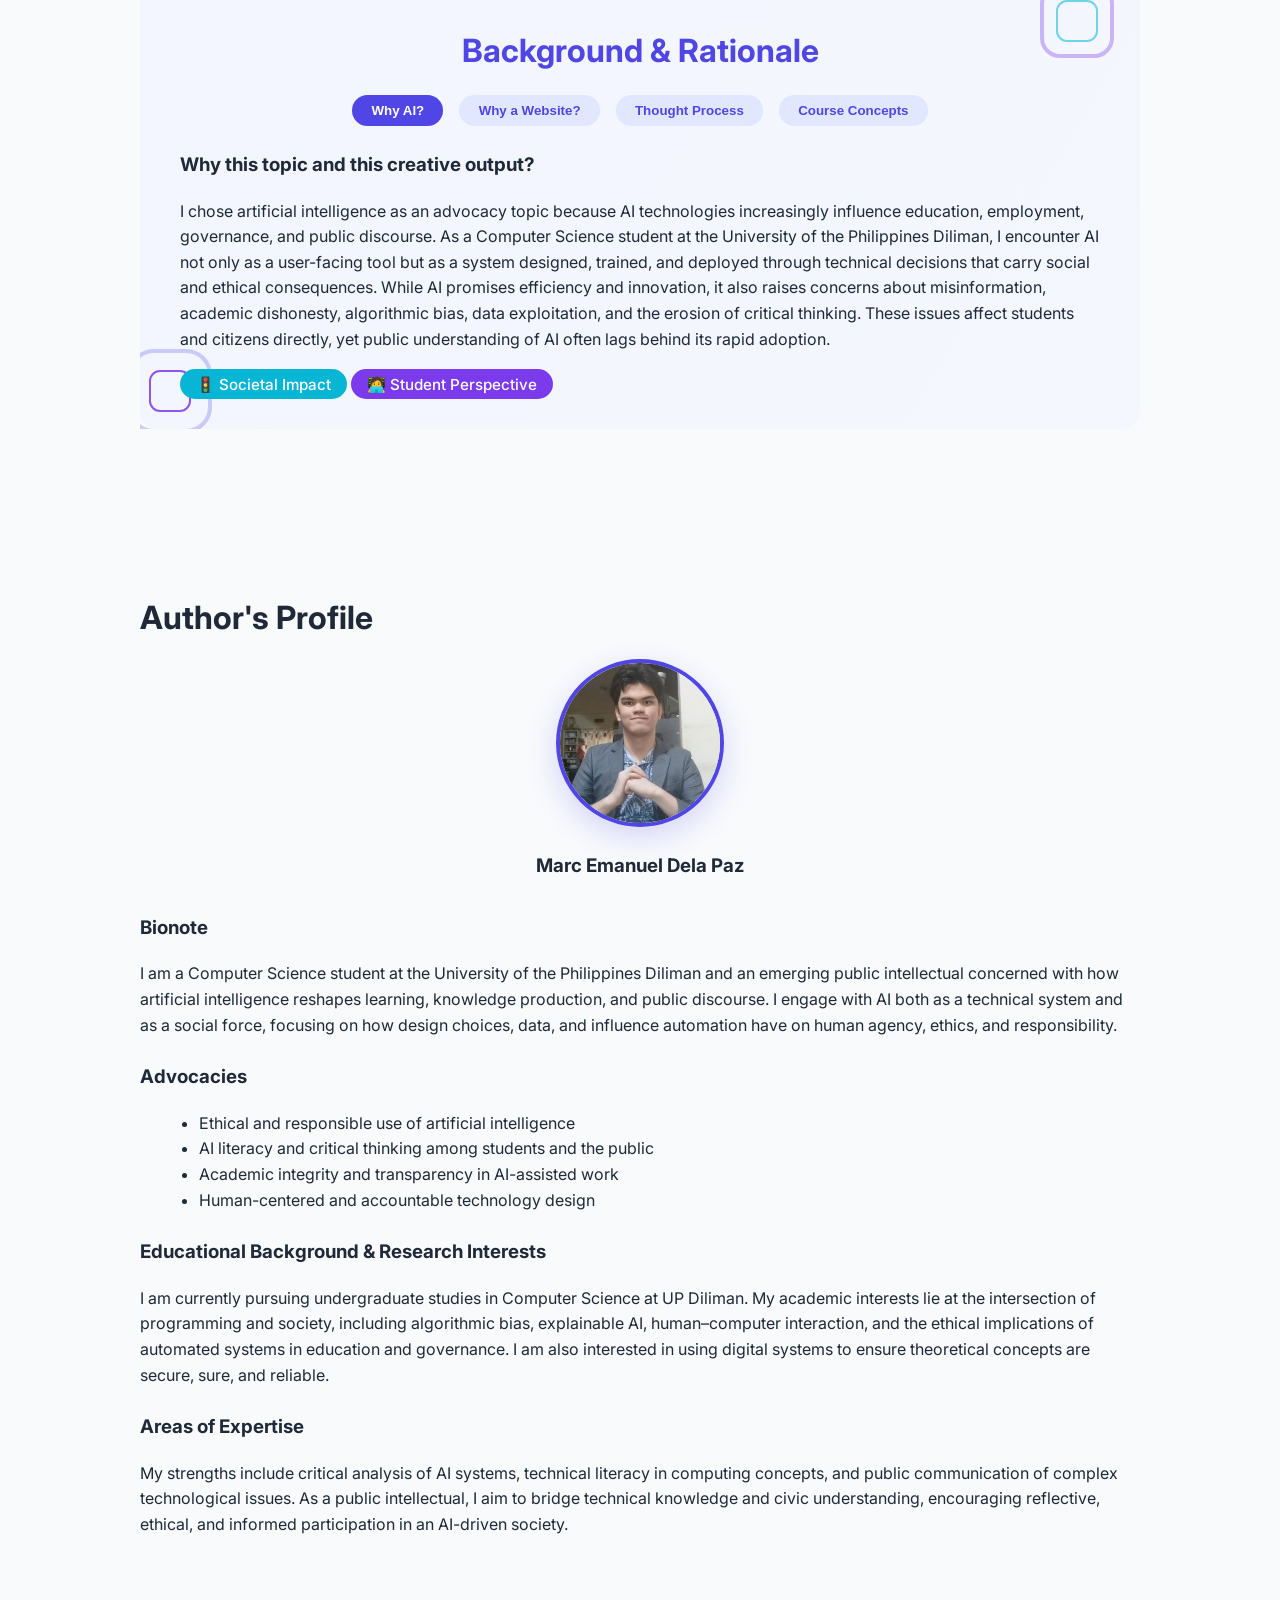
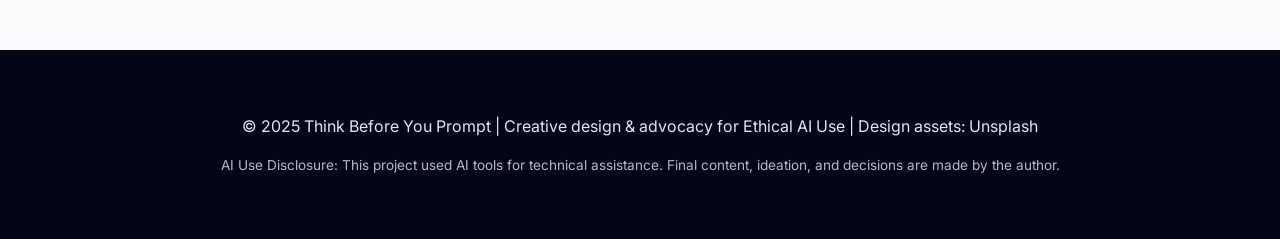
==== commit bad50836: "updated website looks" ====
--- a/index.html
+++ b/index.html
@@ -7,108 +7,6 @@
   <!-- Add a webfont and minor meta -->
   <link rel="stylesheet" href="style.css">
   <link href="https://fonts.googleapis.com/css2?family=Inter:wght@300;400;600;700&display=swap" rel="stylesheet">
-  <style>
-  /* ...existing code... */
-  .rationale-tab {
-    background: #e0e7ff;
-    color: #4f46e5;
-    padding: 0.5rem 1.2rem;
-    border-radius: 16px;
-    border: none;
-    font-weight: 600;
-    cursor: pointer;
-    transition: background 0.2s, color 0.2s;
-  }
-  .rationale-tab.active {
-    background: #4f46e5 !important;
-    color: #fff !important;
-  }
-  .rationale-accent {
-    animation: rationaleFloat 14s ease-in-out infinite alternate;
-  }
-  @keyframes rationaleFloat {
-    0% { transform: translateY(0px) scale(1); }
-    50% { transform: translateY(-12px) scale(1.04); }
-    100% { transform: translateY(8px) scale(1.01); }
-  }
-  .pillar {
-    /* ...existing code... */
-    transition: box-shadow 0.3s, transform 0.3s, border-color 0.3s, background 0.3s;
-    outline: none;
-  }
-  .pillar.expanded {
-    border-color: #4f46e5;
-    background: linear-gradient(135deg, #eef2ff 60%, #e0e7ff 100%);
-    box-shadow: 0 16px 48px rgba(79,70,229,0.10);
-    z-index: 2;
-  }
-  .pillar-details {
-    max-height: 0;
-    overflow: hidden;
-    opacity: 0;
-    transition: max-height 0.5s cubic-bezier(.4,2,.6,1), opacity 0.4s;
-    margin-top: 0;
-    pointer-events: none;
-  }
-  .pillar.expanded .pillar-details {
-    max-height: 600px;
-    opacity: 1;
-    margin-top: 1.2rem;
-    pointer-events: auto;
-  }
-  .pillar:focus {
-    box-shadow: 0 0 0 3px #a5b4fc;
-    outline: none;
-  }
-  .pillar-view-more {
-    display: inline-flex;
-    align-items: center;
-    font-size: 0.98rem;
-    color: #4f46e5;
-    font-weight: 500;
-    cursor: pointer;
-    margin-top: 0.7rem;
-    margin-bottom: 0.2rem;
-    user-select: none;
-    transition: color 0.2s;
-  }
-  .pillar:hover .pillar-view-more,
-  .pillar:focus .pillar-view-more {
-    color: #3730a3;
-  }
-  .pillar-arrow {
-    display: inline-block;
-    margin-left: 0.3em;
-    font-size: 1.1em;
-    transition: transform 0.3s;
-  }
-  .pillar.expanded .pillar-arrow {
-    transform: rotate(180deg);
-  }
-  /* ...existing code... */
-  .takeaway-image-wrap {
-    width: 100%;
-    display: flex;
-    justify-content: center;
-    align-items: flex-end;
-    margin-bottom: 1.1rem;
-  }
-  .takeaway-image {
-    width: 100%;
-    max-width: 340px;
-    height: 120px;
-    object-fit: cover;
-    border-radius: 10px 10px 0 0;
-    box-shadow: 0 4px 16px rgba(79,70,229,0.08);
-    transition: transform 0.3s;
-  }
-  .takeaway-card:hover .takeaway-image {
-    transform: scale(1.04) translateY(-2px);
-  }
-  /* ...existing code... */
-  .takeaway-icon { display: none !important; }
-  /* ...existing code... */
-  </style>
 </head>
 
 <body>
@@ -117,6 +15,7 @@
   <ul>
     <li><a href="#overview">Overview</a></li>
     <li><a href="#creative-output">Action</a></li>
+    <li><a href="#key-takeaways">Takeaways</a></li>
     <li><a href="#rationale">Rationale</a></li>
     <li><a href="#profile">Profile</a></li>
   </ul>
@@ -135,6 +34,13 @@
     Artificial Intelligence is no longer a distant future, it is embedded in how we study, work,
     communicate, and make decisions. From generative AI tools to automated decision systems, AI
     increasingly shapes what we know, what we trust, and how power circulates in society.
+
+    In my own experience as a Computer Science student at the University of the Philippines Diliman,
+    I have seen both the benefits and challenges of AI integration in education and daily life. AI tools
+    can enhance learning and productivity like summarizing long documents and papers that needs to be read (ahem readings), 
+    but they also raise critical questions about academic integrity and the erosion of critical thinking skills.
+    This advocacy website aims to raise awareness about the ethical use of AI, encouraging students and the public
+    to engage with these technologies thoughtfully and responsibly.
   </p>
 
   <img src="https://images.unsplash.com/photo-1677442136019-21780ecad995" alt="Abstract AI visualization" />
@@ -315,103 +221,111 @@
         </div>
       </div>
     </div>
-
-    <!-- Add simple color swatches to emphasize design choices -->
-    <div class="swatches" aria-hidden="true">
-      <span class="p1"></span><span class="p2"></span><span class="p3"></span>
+  </div>
+  </section>
+
+  <!--Key Takeaways section -->
+  <section id="key-takeaways">
+    <div class="section-header takeaways-header">
+      <div class="header-accent accent-1"></div>
+      <div class="header-accent accent-2"></div>
+
+      <h2>Key Takeaways</h2>
+      <p style="color:#e0e7ff; font-size:1.05rem; max-width:600px; margin:0 auto; text-shadow:0 2px 12px rgba(0,0,0,0.18); text-align:center;">
+        Reflect on these essential principles to guide your ethical and responsible use of AI technologies.
+      </p>
+      <hr/>
     </div>
-  </div>
-
-  <!-- NEW: Key Takeaways section -->
-  <div class="takeaways-grid" id="takeaways">
-    <div class="takeaway-card reveal">
-      <div class="takeaway-image-wrap">
-        <img src="https://images.unsplash.com/photo-1581090700227-1e37b190418e"
-            alt="Person carefully analyzing information on a screen"
+    <div class="takeaways-grid" id="takeaways">
+      <div class="takeaway-card reveal">
+        <div class="takeaway-image-wrap">
+          <img src="https://images.unsplash.com/photo-1581090700227-1e37b190418e"
+              alt="Person carefully analyzing information on a screen"
+              style="width:100%; border-radius:14px; margin:0.8rem 0;">
+
+        </div>
+        <div class="takeaway-title">
+          <span>Start with Skepticism</span>
+          <span class="takeaway-toggle">+</span>
+        </div>
+        <p class="takeaway-description">
+          Don't accept AI outputs at face value. Question the source, verify claims, and consider what data the model was trained on. Critical thinking is your first line of defense against misinformation and errors.
+        </p>
+        <div class="takeaway-stats">
+          <div class="stat-item">
+            <div class="stat-name">
+              AI systems can produce misleading or biased outputs, making critical evaluation essential for users.
+              <br>
+              <a href="https://mb.com.ph/2024/10/31/critical-thinking-in-the-use-of-ai"
+                target="_blank" rel="noopener noreferrer">
+                Source: Manila Bulletin — “Critical thinking in the use of AI” (2024)
+              </a>
+            </div>
+          </div>
+        </div>
+      </div>
+
+      <div class="takeaway-card reveal">
+        <div class="takeaway-image-wrap">
+          <img src="https://images.unsplash.com/photo-1614064641938-3bbee52942c7"
+            alt="Digital data privacy and user rights concept"
             style="width:100%; border-radius:14px; margin:0.8rem 0;">
-
-      </div>
-      <div class="takeaway-title">
-        <span>Start with Skepticism</span>
-        <span class="takeaway-toggle">+</span>
-      </div>
-      <p class="takeaway-description">
-        Don't accept AI outputs at face value. Question the source, verify claims, and consider what data the model was trained on. Critical thinking is your first line of defense against misinformation and errors.
-      </p>
-      <div class="takeaway-stats">
-        <div class="stat-item">
-          <div class="stat-name">
-            AI systems can produce misleading or biased outputs, making critical evaluation essential for users.
-            <br>
-            <a href="https://mb.com.ph/2024/10/31/critical-thinking-in-the-use-of-ai"
-              target="_blank" rel="noopener noreferrer">
-              Source: Manila Bulletin — “Critical thinking in the use of AI” (2024)
-            </a>
+        </div>
+        <div class="takeaway-title">
+          <span>Know Your Rights</span>
+          <span class="takeaway-toggle">+</span>
+        </div>
+        <p class="takeaway-description">
+          Understand how your data is used, who owns your work when AI is involved, and what algorithmic decisions may affect you. Transparency and consent matter. Advocate for explainability in systems that impact your life.
+        </p>
+        <div class="takeaway-stats">
+          <div class="stat-item">
+            <div class="stat-name">
+              Without clear rules and safeguards, AI systems can harm the public through discrimination,
+              misinformation, and lack of accountability.
+              <br>
+              <a href="https://www.pids.gov.ph/details/news/press-releases/ai-without-rules-can-harm-the-public-experts-warn"
+                target="_blank" rel="noopener noreferrer">
+                Source: Philippine Institute for Development Studies (PIDS)
+              </a>
+            </div>
           </div>
         </div>
       </div>
+
+      <div class="takeaway-card reveal">
+        <div class="takeaway-image-wrap">
+          <img src="https://images.pexels.com/photos/3184357/pexels-photo-3184357.jpeg"
+                alt="People collaborating and making responsible decisions"
+                style="width:100%; border-radius:14px; margin:0.8rem 0;">
+        </div>
+        <div class="takeaway-title">
+          <span>Act Responsibly</span>
+          <span class="takeaway-toggle">+</span>
+        </div>
+        <p class="takeaway-description">
+          Use AI as a tool to amplify your thinking, not replace it. Acknowledge when you've used AI, credit human creators, and choose to engage with technology that aligns with your values. Every choice shapes the future.
+        </p>
+        <div class="takeaway-stats">
+          <div class="stat-item">
+            <div class="stat-name">
+              Ethical AI use requires transparency, accountability, and respect for human rights,
+              according to international and local experts.
+              <br>
+              <a href="https://philippines.un.org/en/254441-un-convenes-forum-ethical-use-ai"
+                target="_blank" rel="noopener noreferrer">
+                Source: United Nations Philippines — Ethical Use of AI
+              </a>
+            </div>
+          </div>
+        </div>
+      </div>
     </div>
-
-    <div class="takeaway-card reveal">
-      <div class="takeaway-image-wrap">
-        <img src="https://images.unsplash.com/photo-1614064641938-3bbee52942c7"
-          alt="Digital data privacy and user rights concept"
-          style="width:100%; border-radius:14px; margin:0.8rem 0;">
-      </div>
-      <div class="takeaway-title">
-        <span>Know Your Rights</span>
-        <span class="takeaway-toggle">+</span>
-      </div>
-      <p class="takeaway-description">
-        Understand how your data is used, who owns your work when AI is involved, and what algorithmic decisions may affect you. Transparency and consent matter. Advocate for explainability in systems that impact your life.
-      </p>
-      <div class="takeaway-stats">
-        <div class="stat-item">
-          <div class="stat-name">
-            Without clear rules and safeguards, AI systems can harm the public through discrimination,
-            misinformation, and lack of accountability.
-            <br>
-            <a href="https://www.pids.gov.ph/details/news/press-releases/ai-without-rules-can-harm-the-public-experts-warn"
-              target="_blank" rel="noopener noreferrer">
-              Source: Philippine Institute for Development Studies (PIDS)
-            </a>
-          </div>
-        </div>
-      </div>
-    </div>
-
-    <div class="takeaway-card reveal">
-      <div class="takeaway-image-wrap">
-        <img src="https://images.pexels.com/photos/3184357/pexels-photo-3184357.jpeg"
-              alt="People collaborating and making responsible decisions"
-              style="width:100%; border-radius:14px; margin:0.8rem 0;">
-      </div>
-      <div class="takeaway-title">
-        <span>Act Responsibly</span>
-        <span class="takeaway-toggle">+</span>
-      </div>
-      <p class="takeaway-description">
-        Use AI as a tool to amplify your thinking, not replace it. Acknowledge when you've used AI, credit human creators, and choose to engage with technology that aligns with your values. Every choice shapes the future.
-      </p>
-      <div class="takeaway-stats">
-        <div class="stat-item">
-          <div class="stat-name">
-            Ethical AI use requires transparency, accountability, and respect for human rights,
-            according to international and local experts.
-            <br>
-            <a href="https://philippines.un.org/en/254441-un-convenes-forum-ethical-use-ai"
-              target="_blank" rel="noopener noreferrer">
-              Source: United Nations Philippines — Ethical Use of AI
-            </a>
-          </div>
-        </div>
-      </div>
-    </div>
-  </div>
+  </section>
 
 <section id="rationale">
   <!-- Creative & Interactive Background and Rationale Section -->
-  <div class="rationale-wrapper" style="padding: 2.5rem 1.5rem 2rem 1.5rem; margin-bottom:2.5rem; overflow:hidden;">
+  <div class="rationale-wrapper" style="padding: 2.5rem 2.5rem 2rem 2.5rem; margin-bottom:2.5rem; overflow:hidden;">
     <svg class="rationale-accent" width="90" height="90" viewBox="0 0 90 90" fill="none" style="position:absolute;top:18px;right:18px;z-index:0;">
       <rect x="10" y="10" width="70" height="70" rx="18" stroke="#7c3aed" stroke-width="4" stroke-opacity="0.35"/>
       <rect x="25" y="25" width="40" height="40" rx="10" stroke="#06b6d4" stroke-width="2" stroke-opacity="0.55"/>
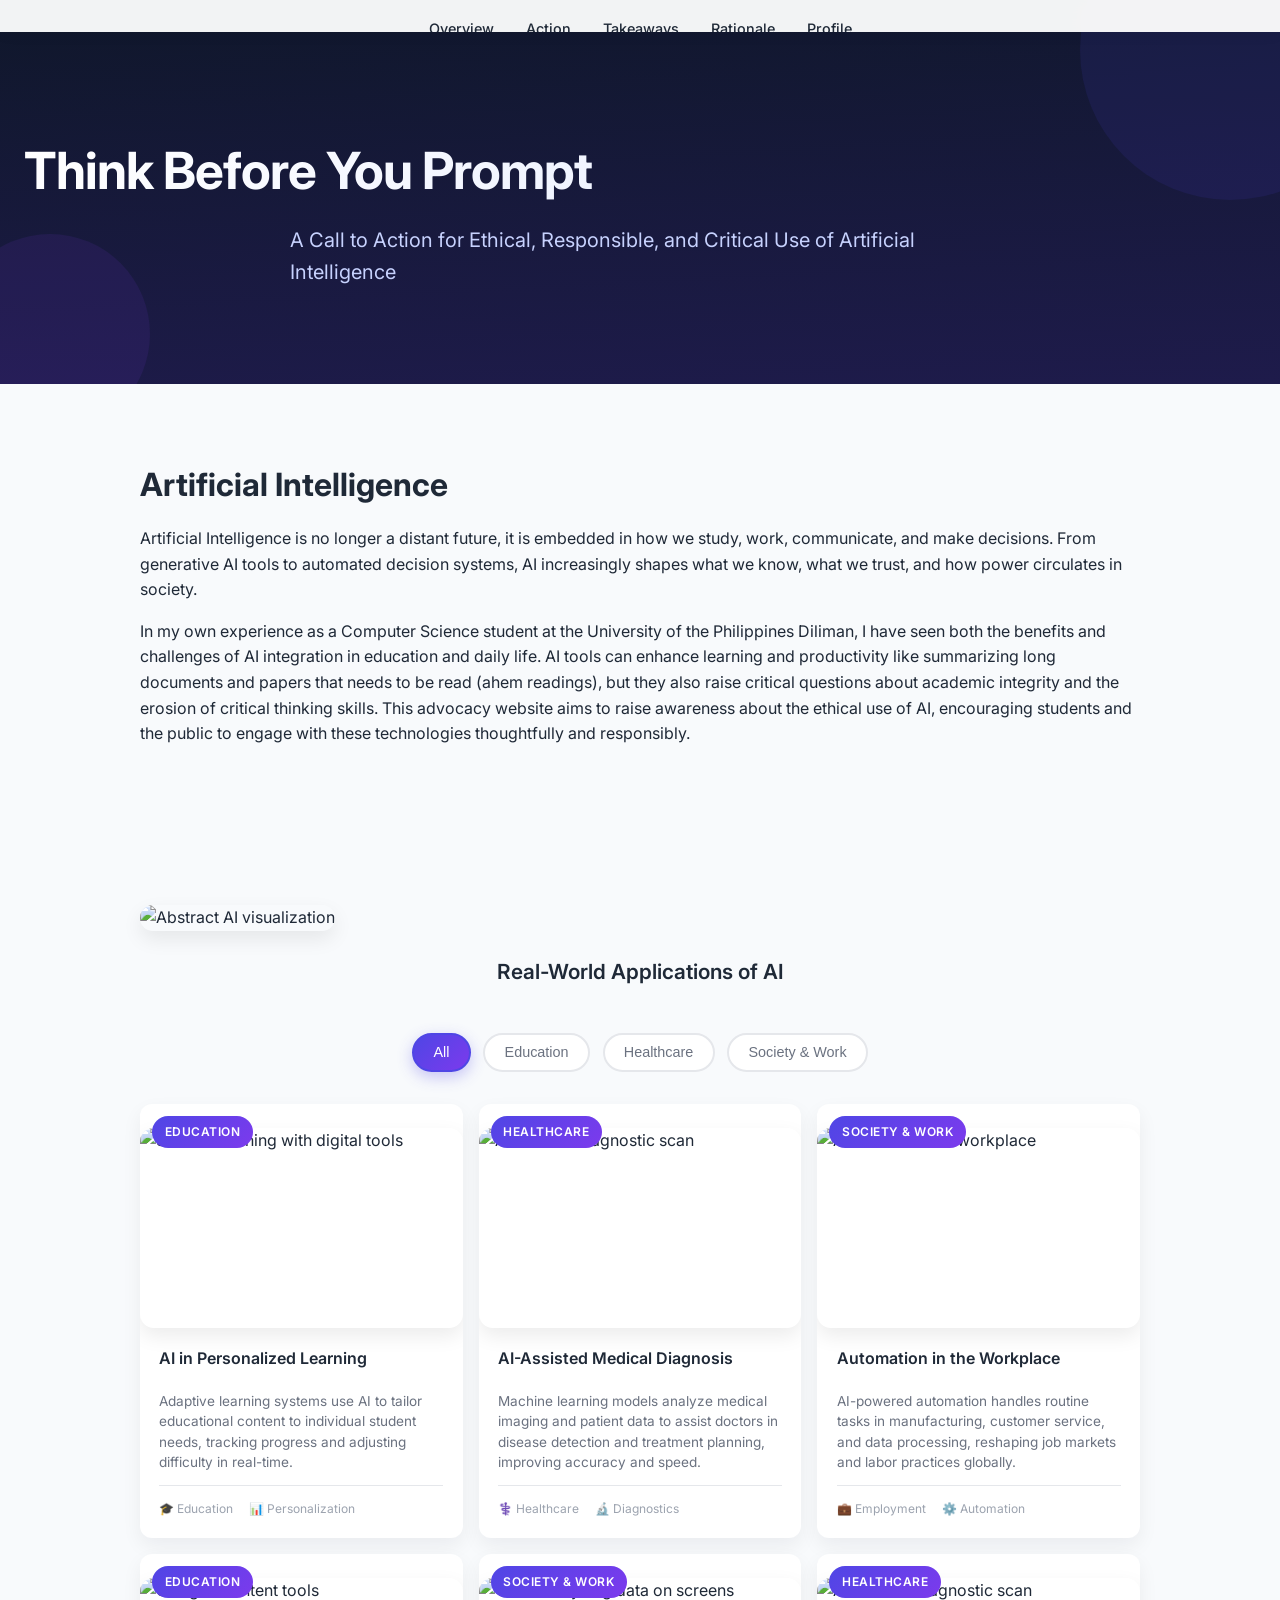
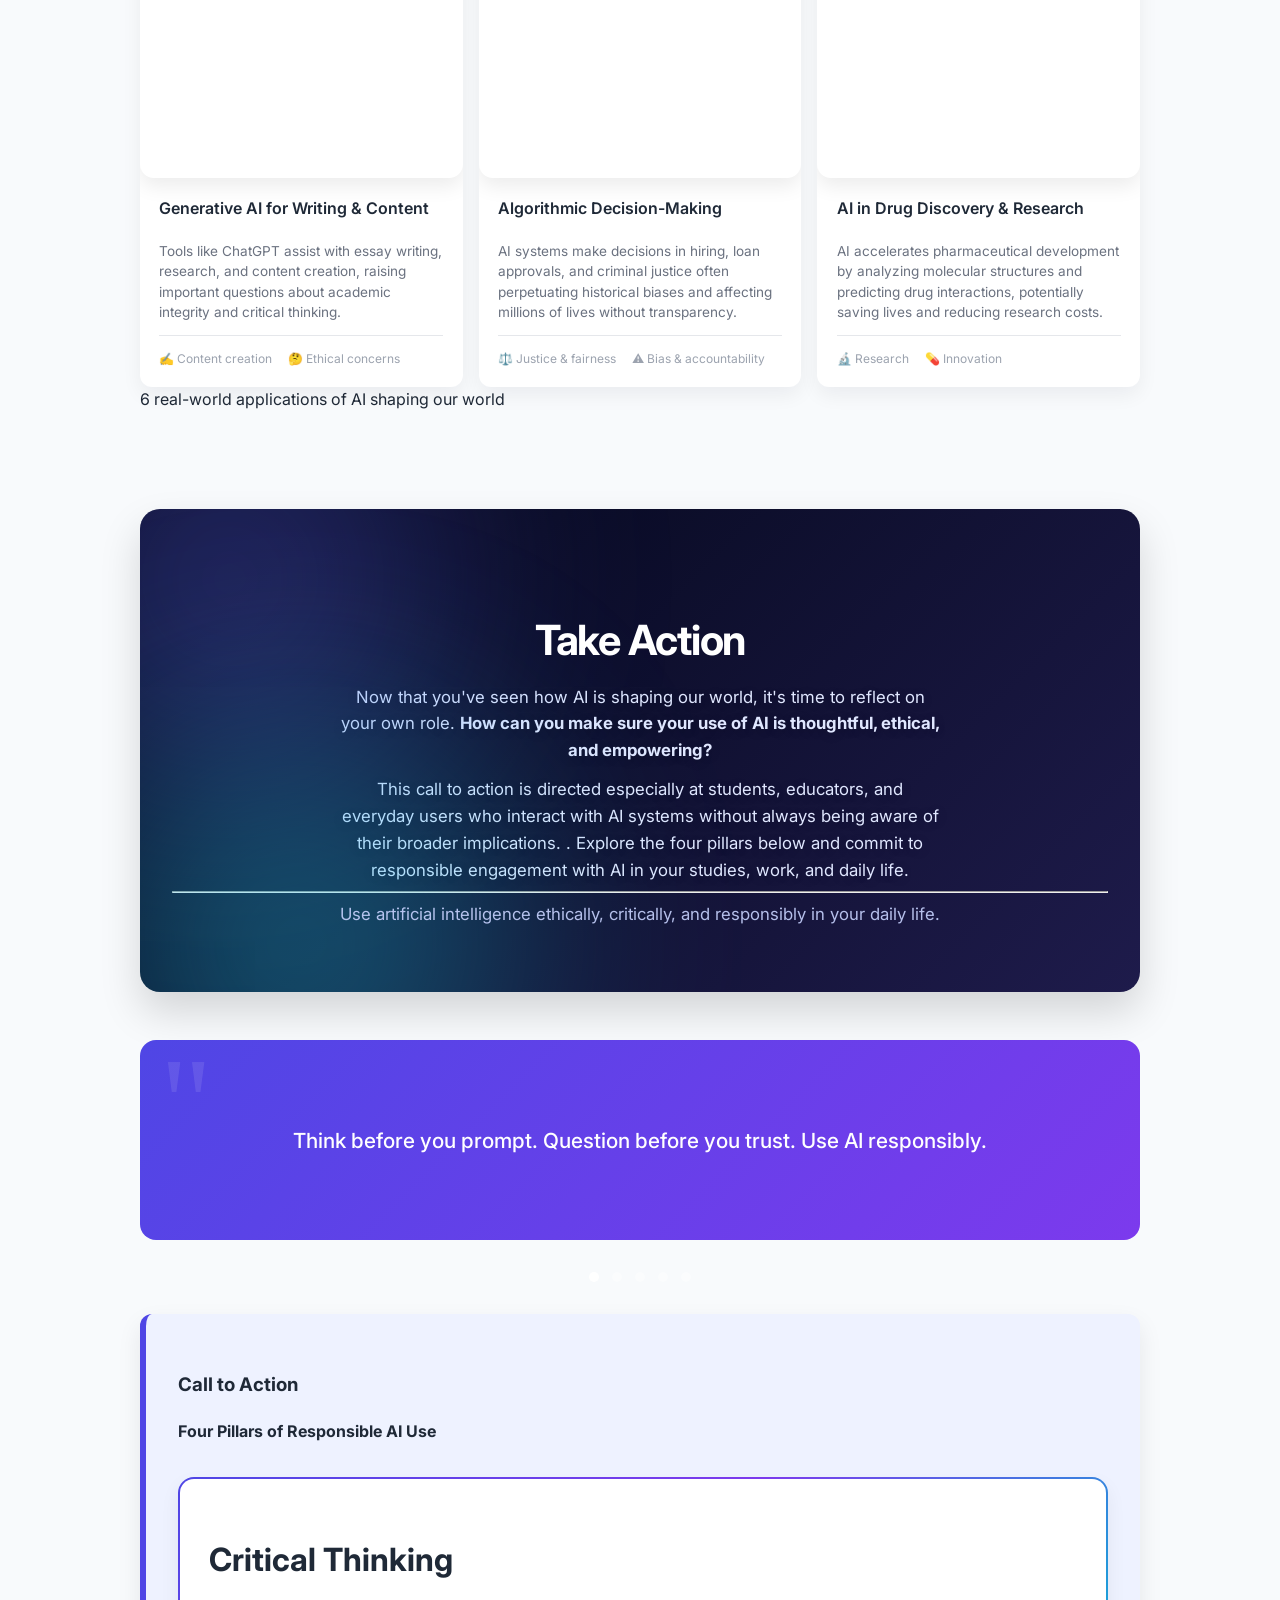
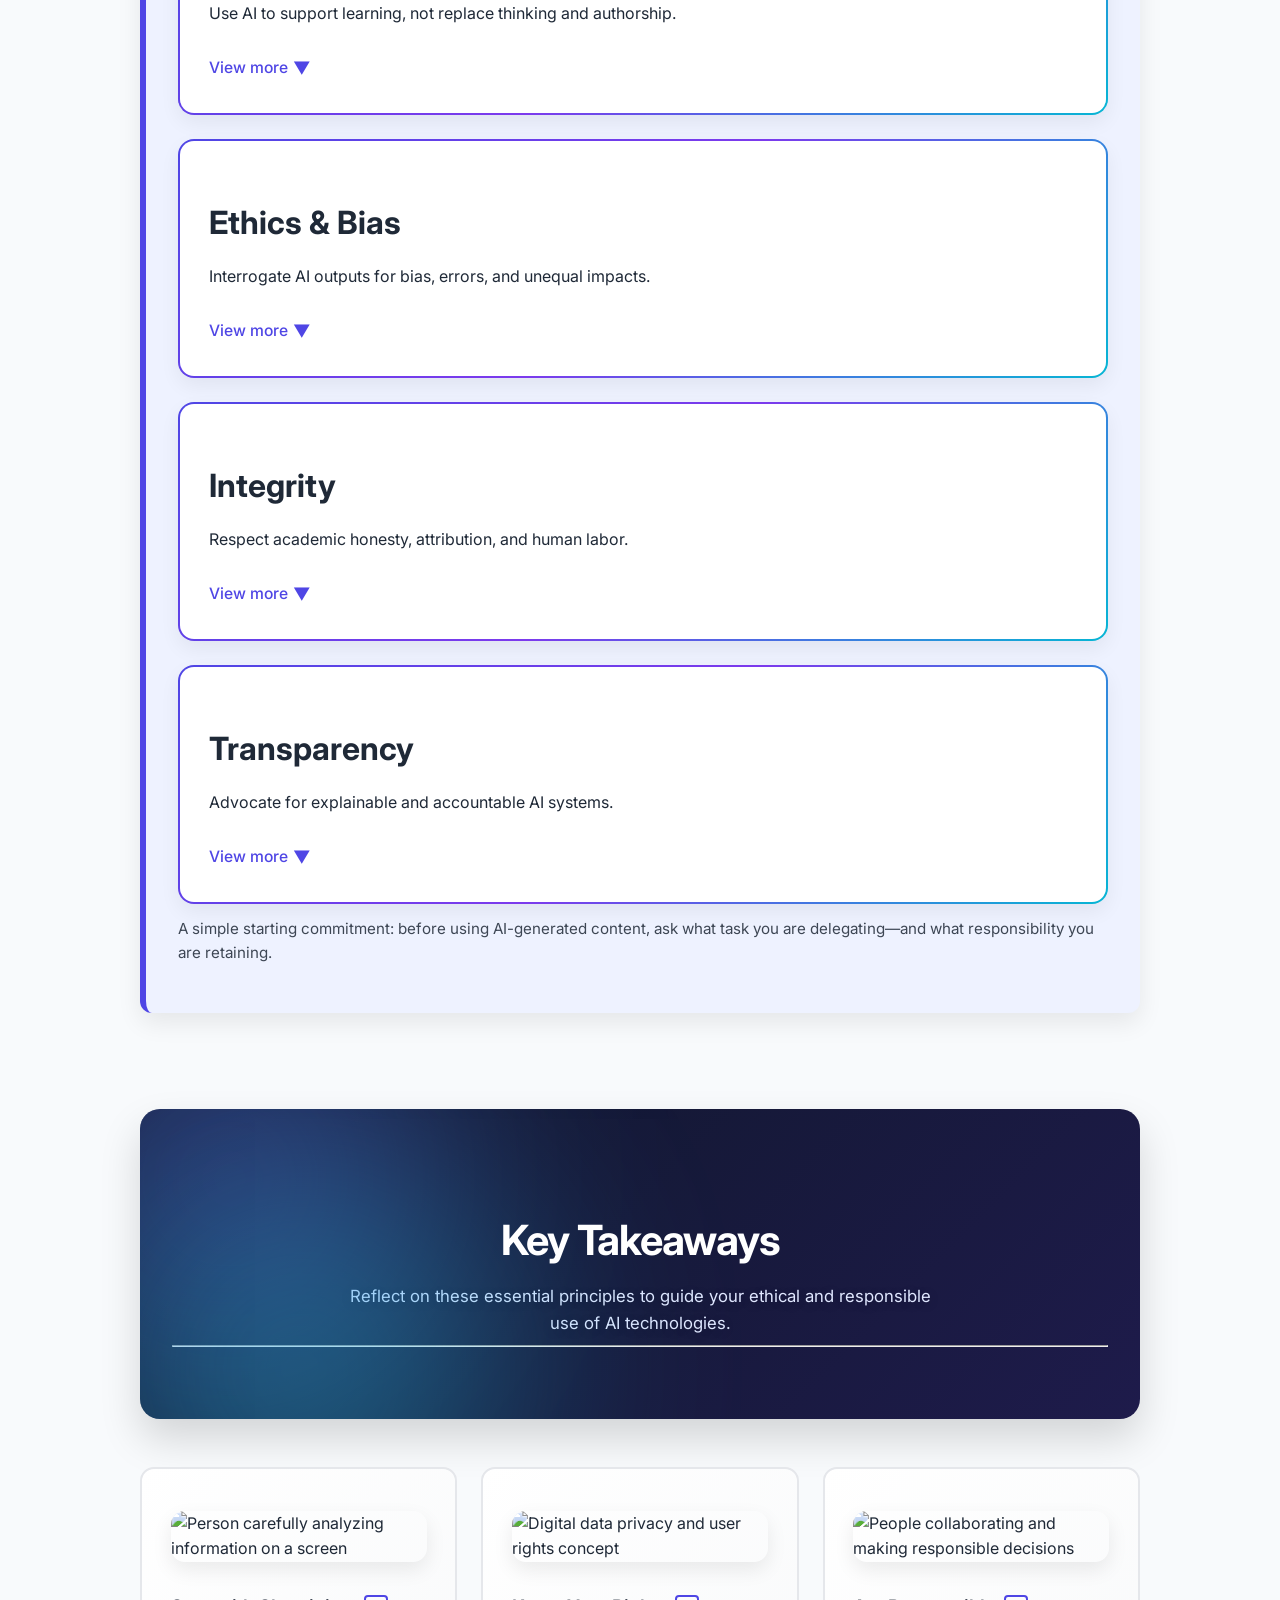
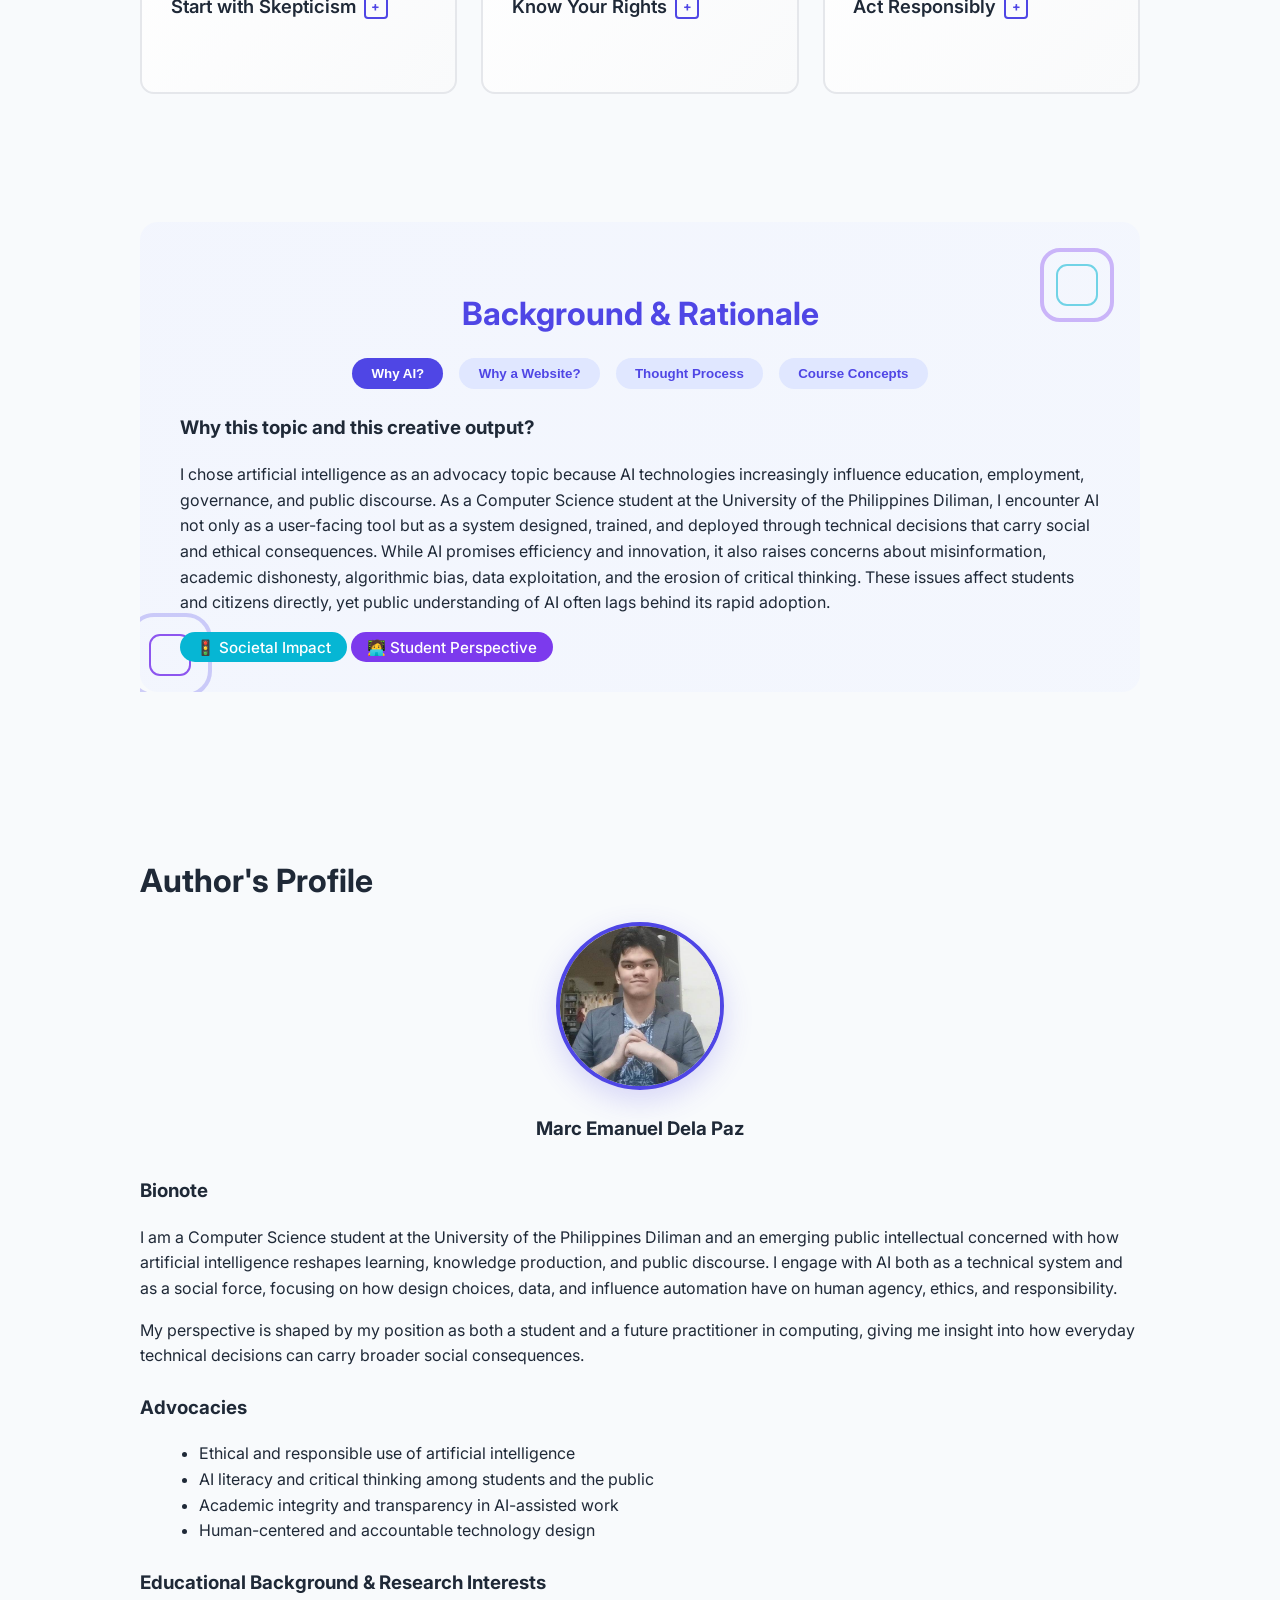
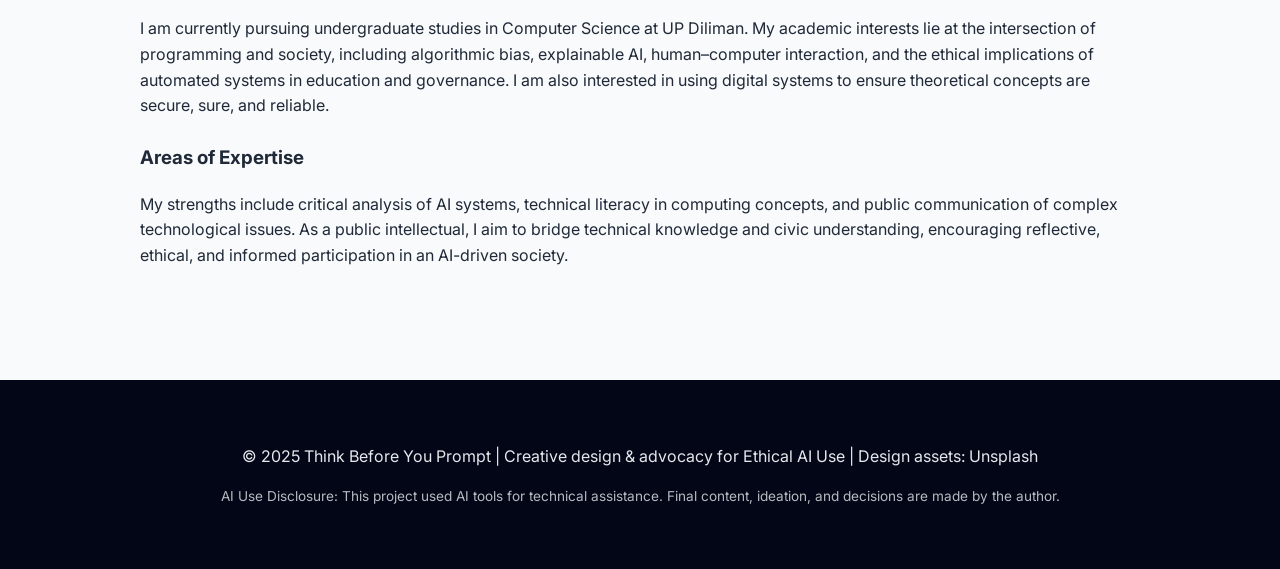
==== commit de88f86b: "added more content" ====
--- a/index.html
+++ b/index.html
@@ -34,7 +34,8 @@
     Artificial Intelligence is no longer a distant future, it is embedded in how we study, work,
     communicate, and make decisions. From generative AI tools to automated decision systems, AI
     increasingly shapes what we know, what we trust, and how power circulates in society.
-
+  </p>
+  <p class="reveal">
     In my own experience as a Computer Science student at the University of the Philippines Diliman,
     I have seen both the benefits and challenges of AI integration in education and daily life. AI tools
     can enhance learning and productivity like summarizing long documents and papers that needs to be read (ahem readings), 
@@ -42,6 +43,13 @@
     This advocacy website aims to raise awareness about the ethical use of AI, encouraging students and the public
     to engage with these technologies thoughtfully and responsibly.
   </p>
+  <p class="reveal">
+    In coursework and group projects, I have personally faced moments where using generative AI like ChatGPT
+    could have replaced my own analysis of readings. Choosing instead to use AI only for clarification or
+    verification reinforced how easily convenience can undermine learning when ethical boundaries
+    are not consciously set (As well as miss crucial details when not going over the actual reading material).
+  </p>
+
 
   <img src="https://images.unsplash.com/photo-1677442136019-21780ecad995" alt="Abstract AI visualization" />
 
@@ -152,7 +160,9 @@
         Now that you've seen how AI is shaping our world, it's time to reflect on your own role. 
         <strong>How can you make sure your use of AI is thoughtful, ethical, and empowering?</strong>
       </span>
-      The journey from awareness to action starts here. Explore the four pillars below and commit to responsible engagement with AI in your studies, work, and daily life.
+      This call to action is directed especially at students, educators, and everyday users who
+      interact with AI systems without always being aware of their broader implications.
+      . Explore the four pillars below and commit to responsible engagement with AI in your studies, work, and daily life.
     </p>
     <hr/>
     <p class="hero-sub">
@@ -221,6 +231,10 @@
         </div>
       </div>
     </div>
+    <p style="font-size:0.95rem; opacity:0.85; margin-top:0.8rem;">
+      A simple starting commitment: before using AI-generated content, ask what task you are
+      delegating—and what responsibility you are retaining.
+    </p>
   </div>
   </section>
 
@@ -395,7 +409,9 @@
         <h3>Course concepts applied</h3>
         <p>
           This work applies course concepts on public intellectualism, ethics of communication, and
-          critical technological literacy. It positions the creator as a mediator between expert knowledge
+          critical technological literacy. Drawing from Edward Said’s definition of the public intellectual,
+          the project positions the author as a mediator who translates technical expertise into accessible,
+          critical discourse that challenges passive consumption of technology. It positions the creator as a mediator between expert knowledge
           and public understanding, translating complex debates about AI into accessible language. The
           advocacy also draws from framing theory by presenting AI use as a shared social responsibility
           rather than an individual moral failing.
@@ -435,6 +451,11 @@
     production, and public discourse. I engage with AI both as a technical system and as a social
     force, focusing on how design choices, data, and influence automation have on human agency, ethics,
     and responsibility.
+  </p>
+  <p>
+    My perspective is shaped by my position as both a student and a future practitioner in
+    computing, giving me insight into how everyday technical decisions can carry broader social
+    consequences.
   </p>
 
   <h3>Advocacies</h3>
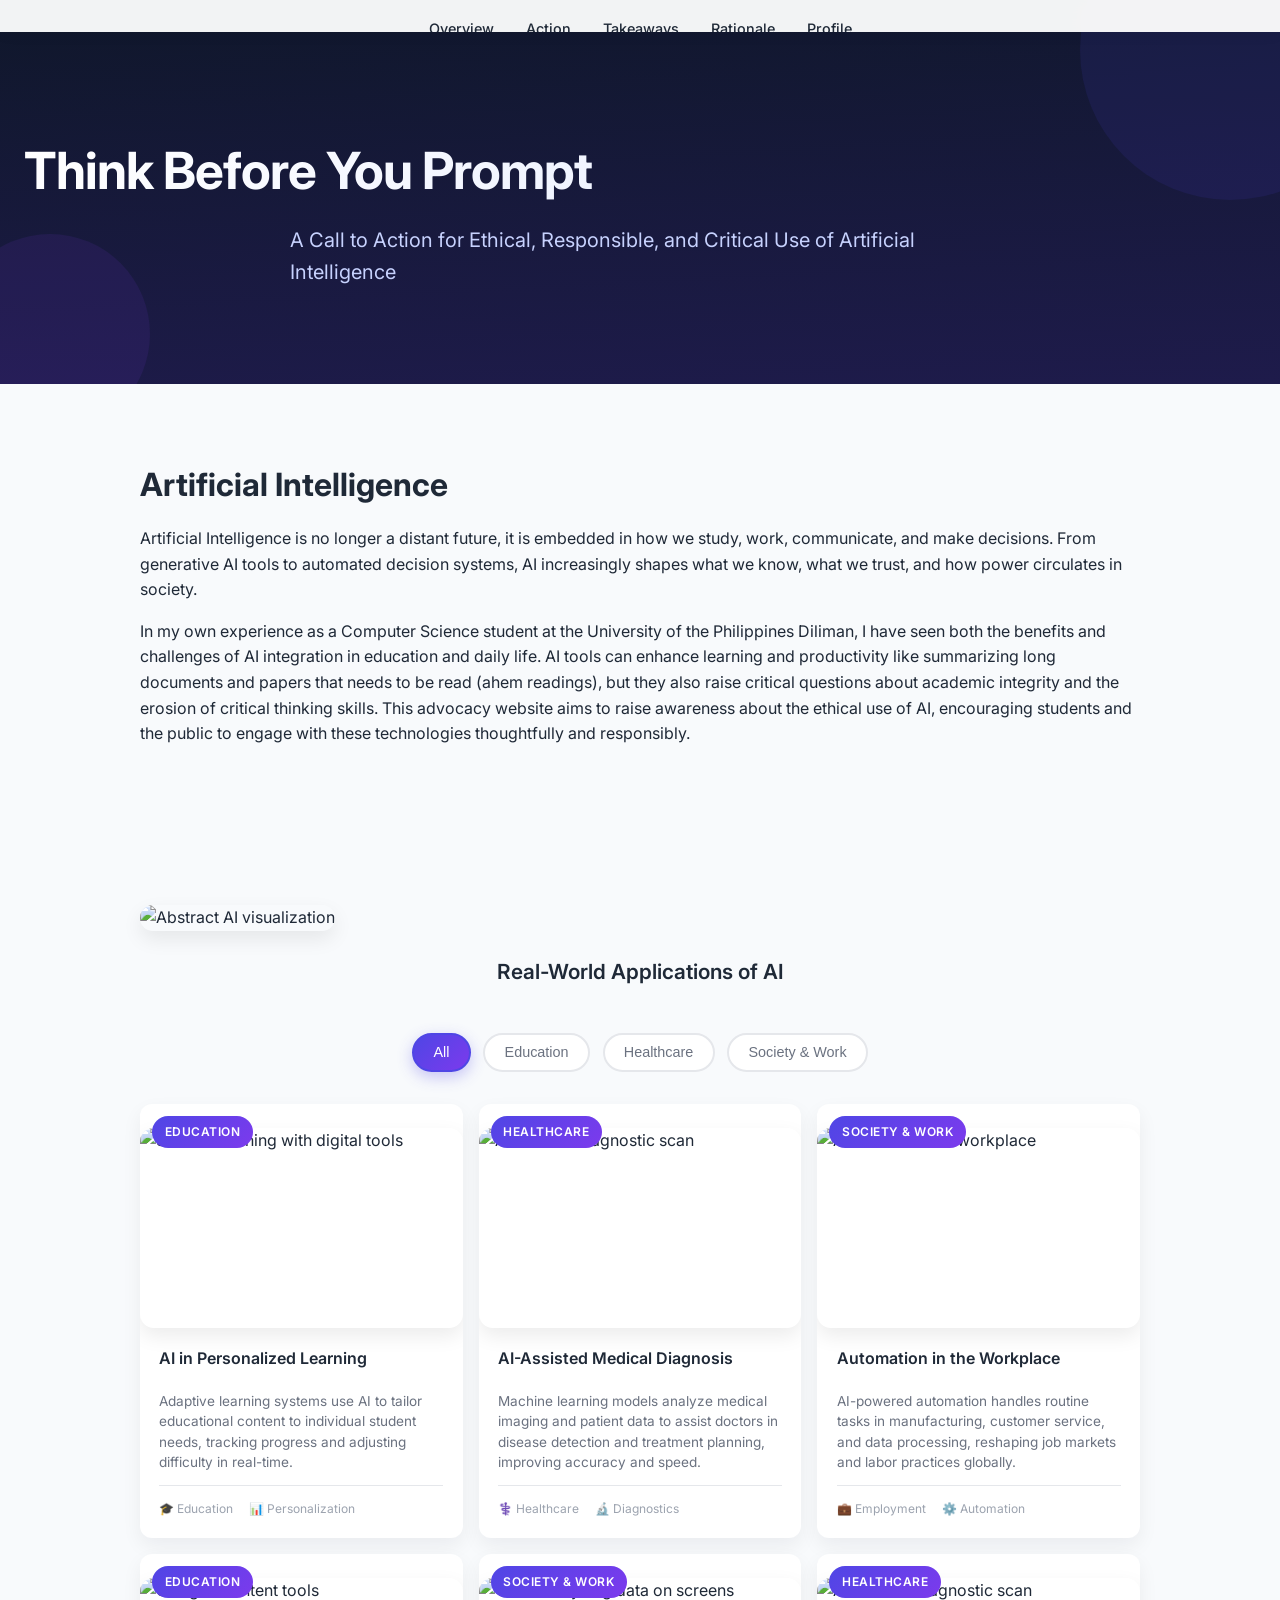
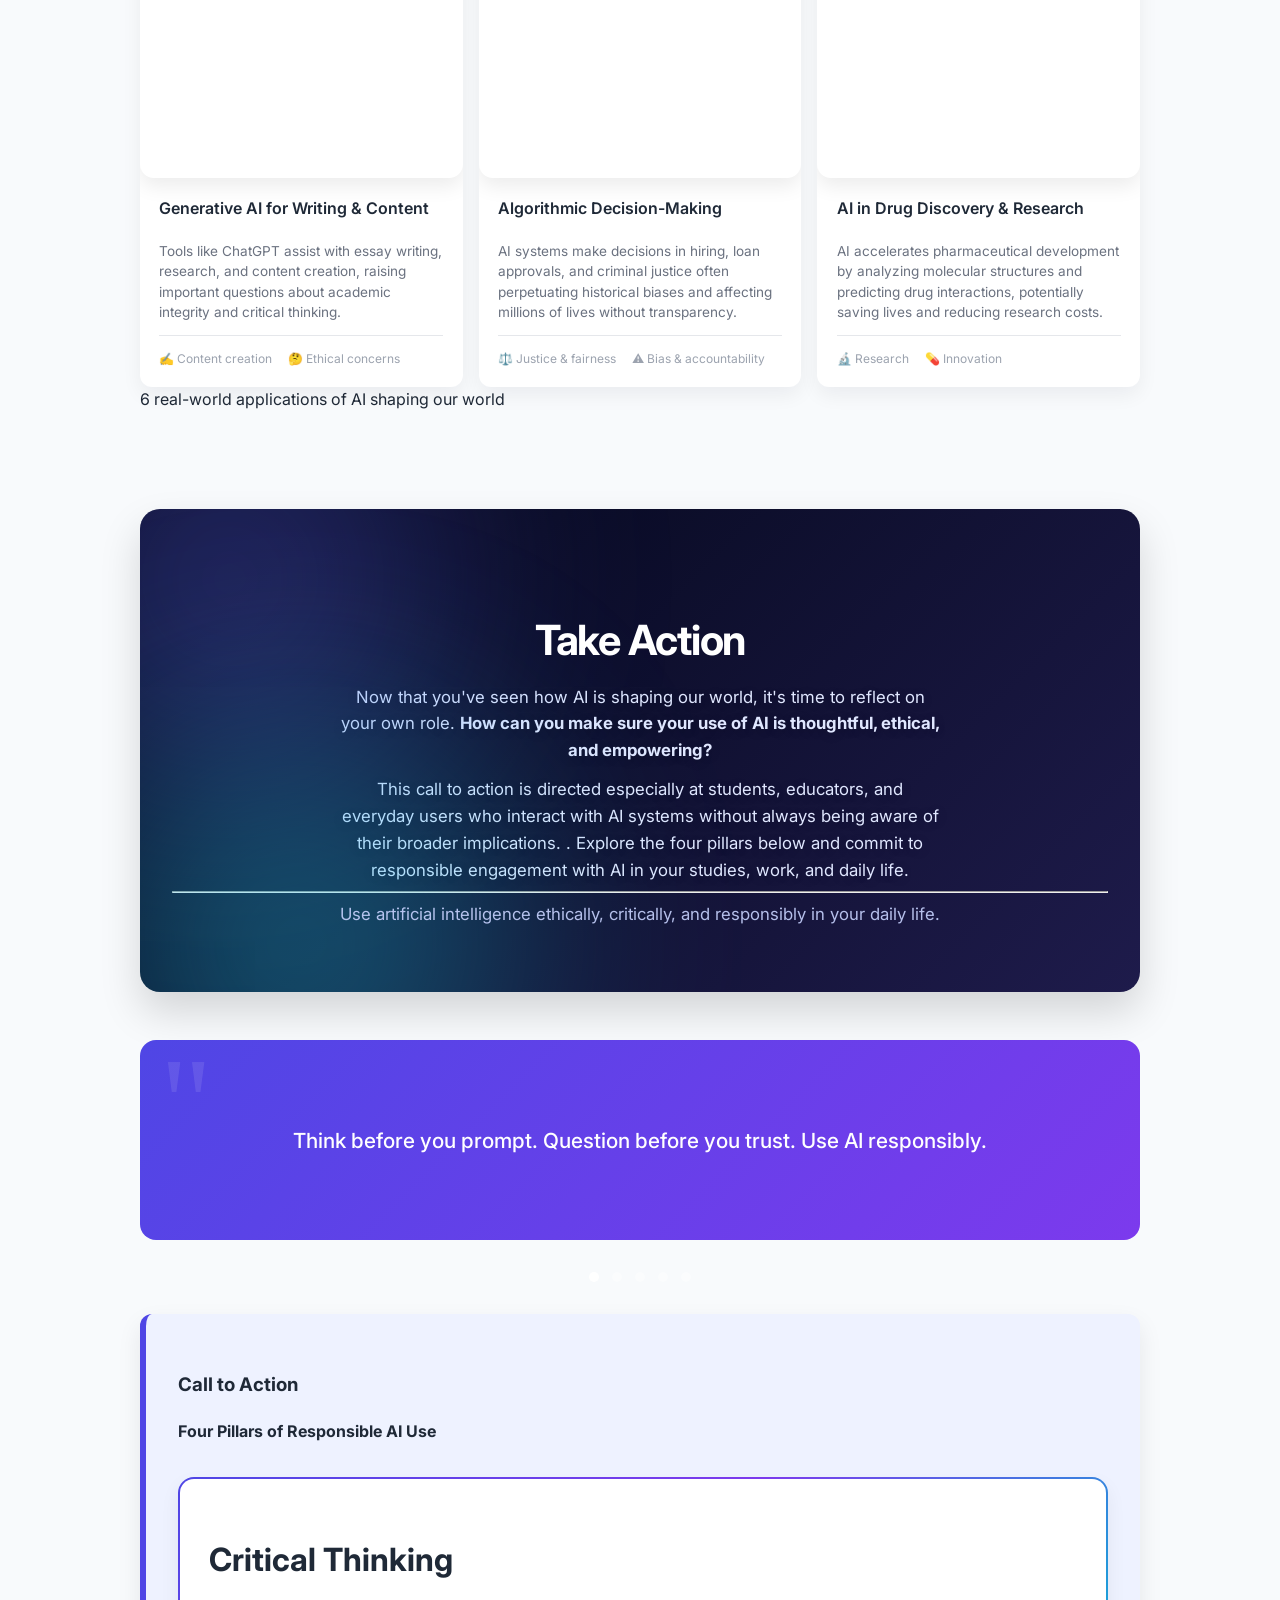
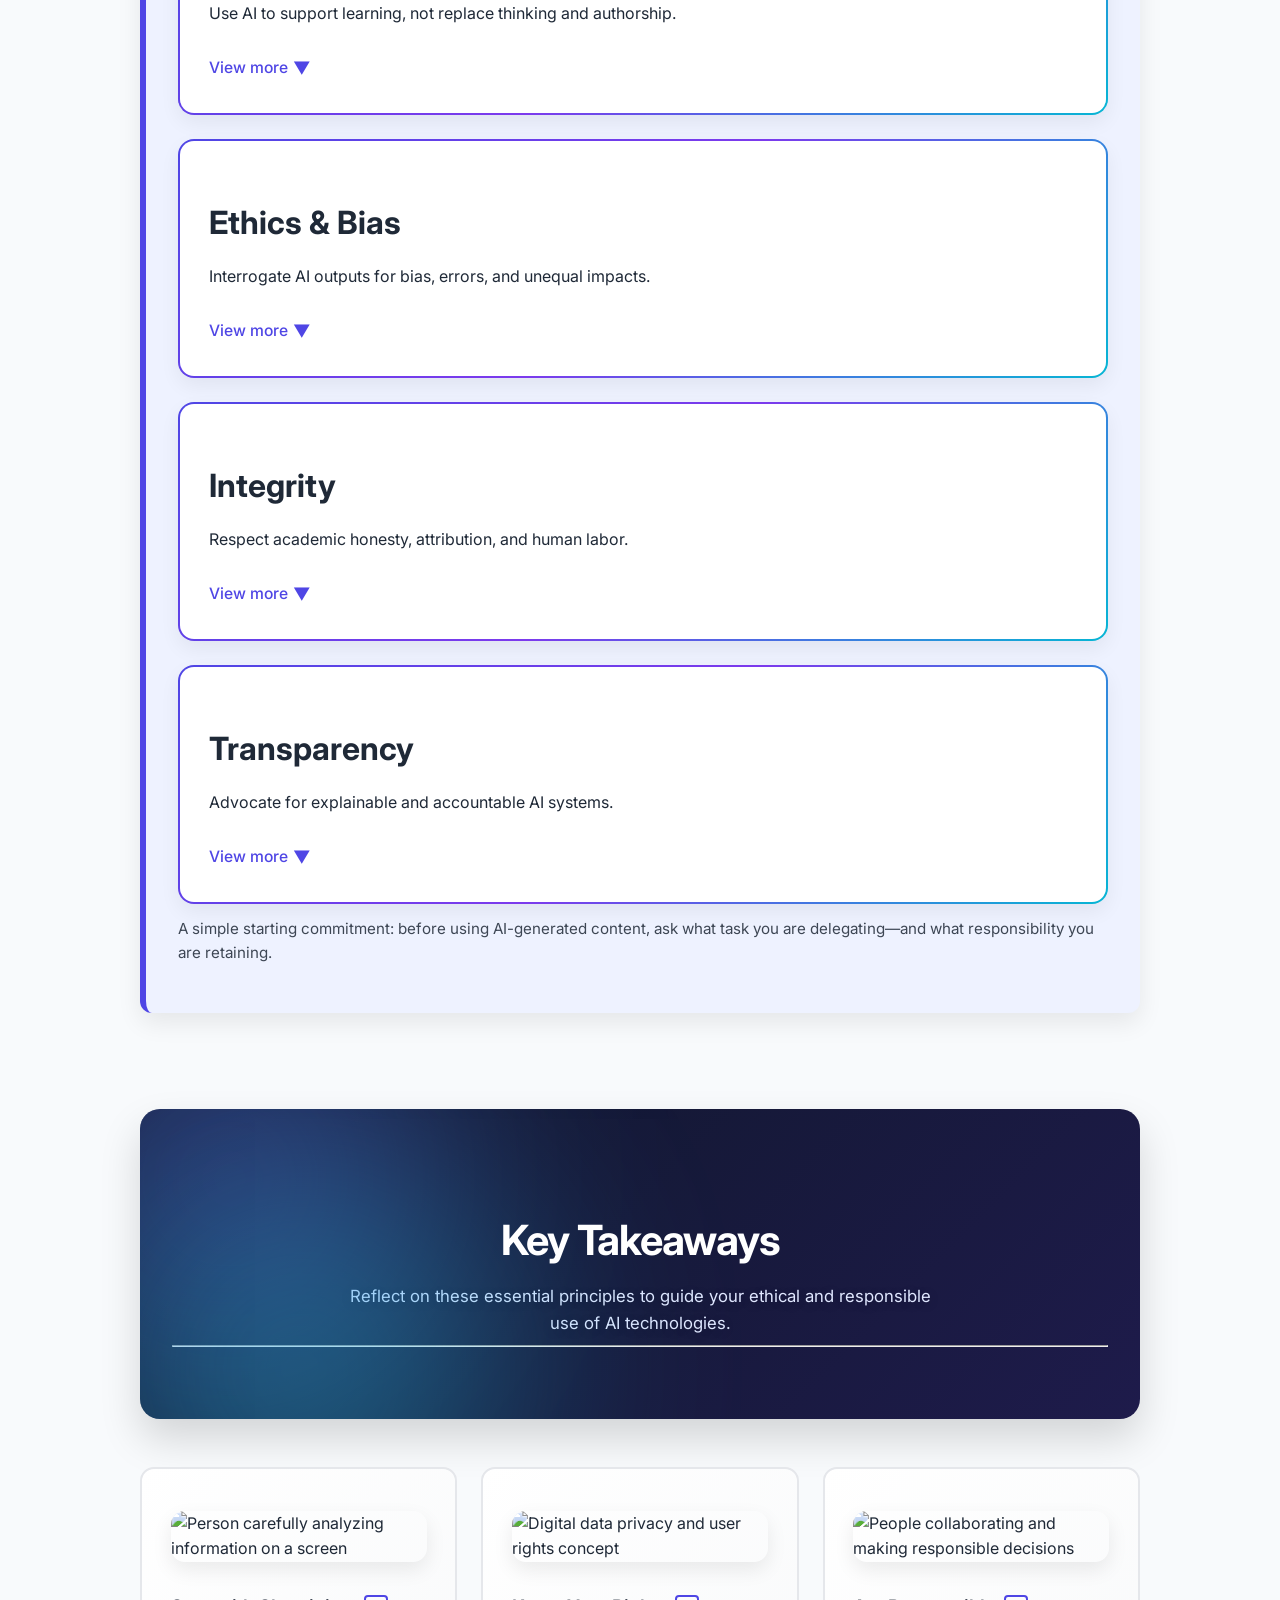
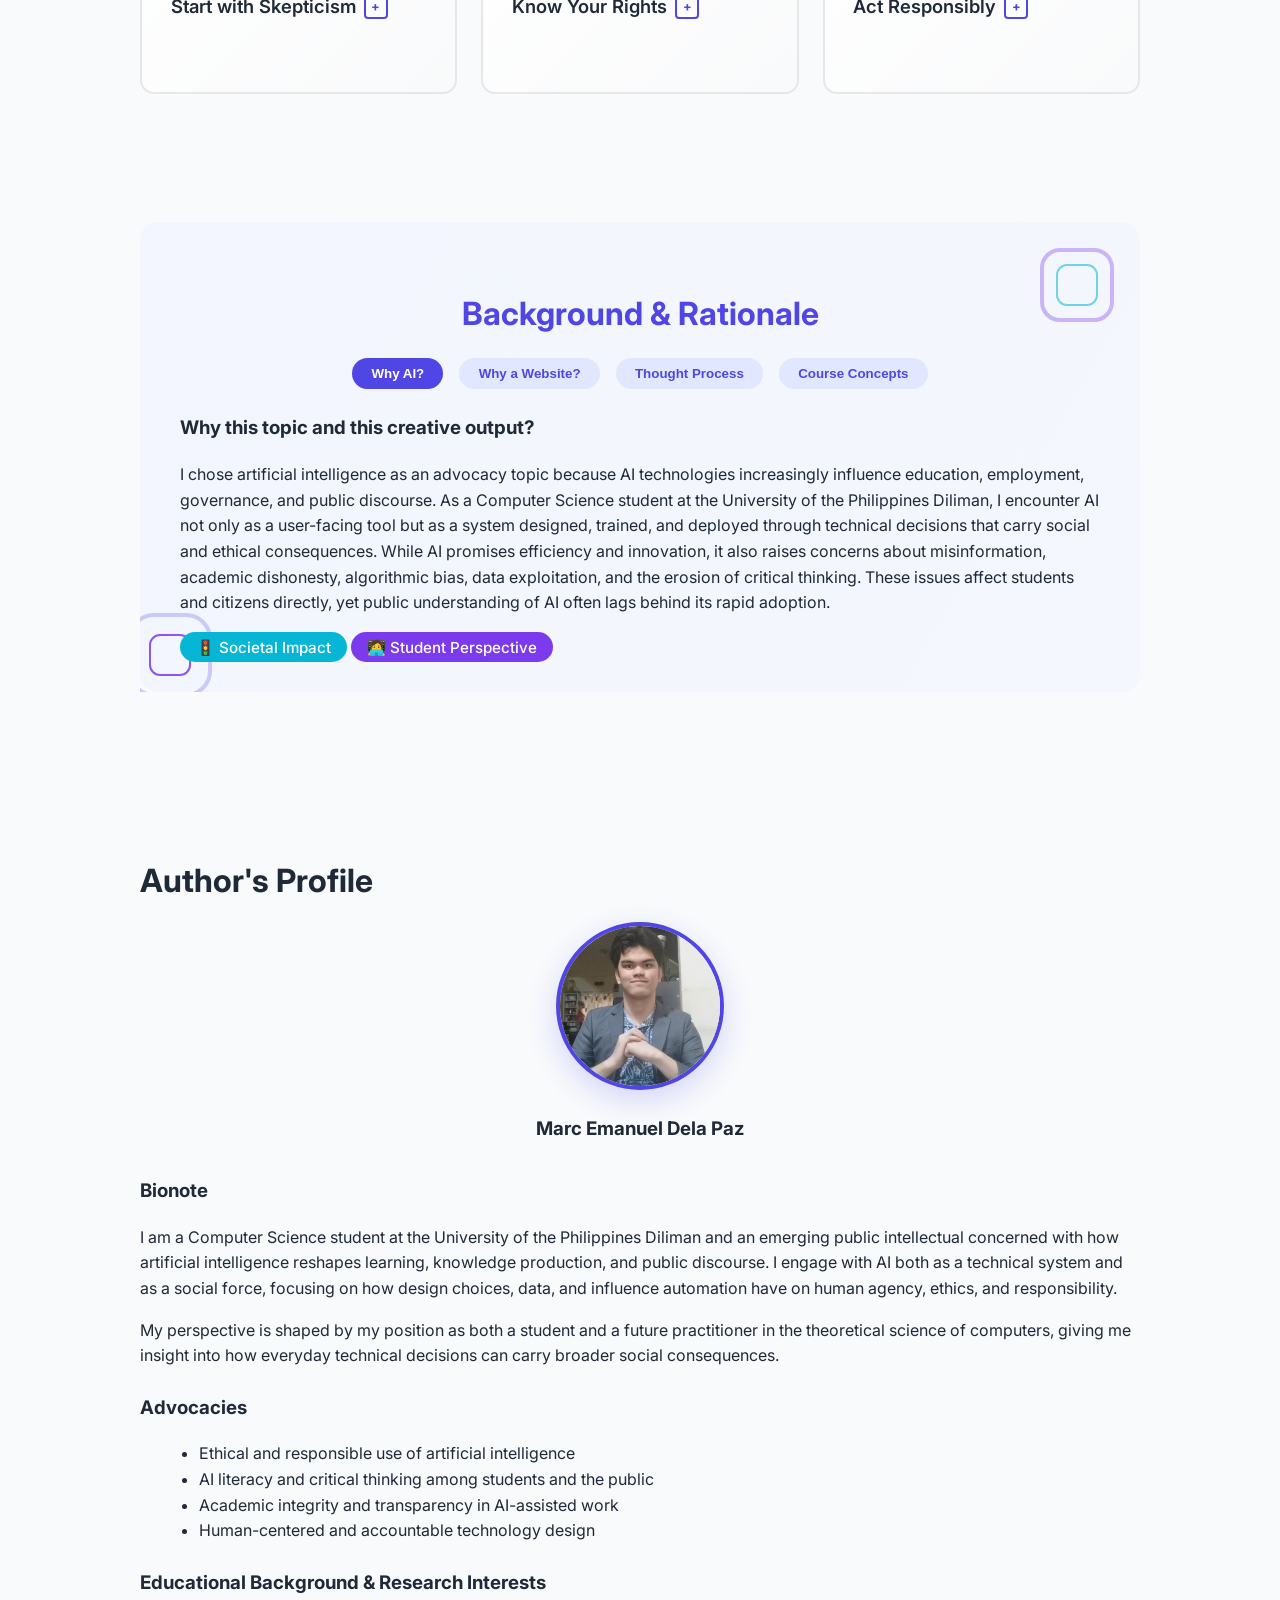
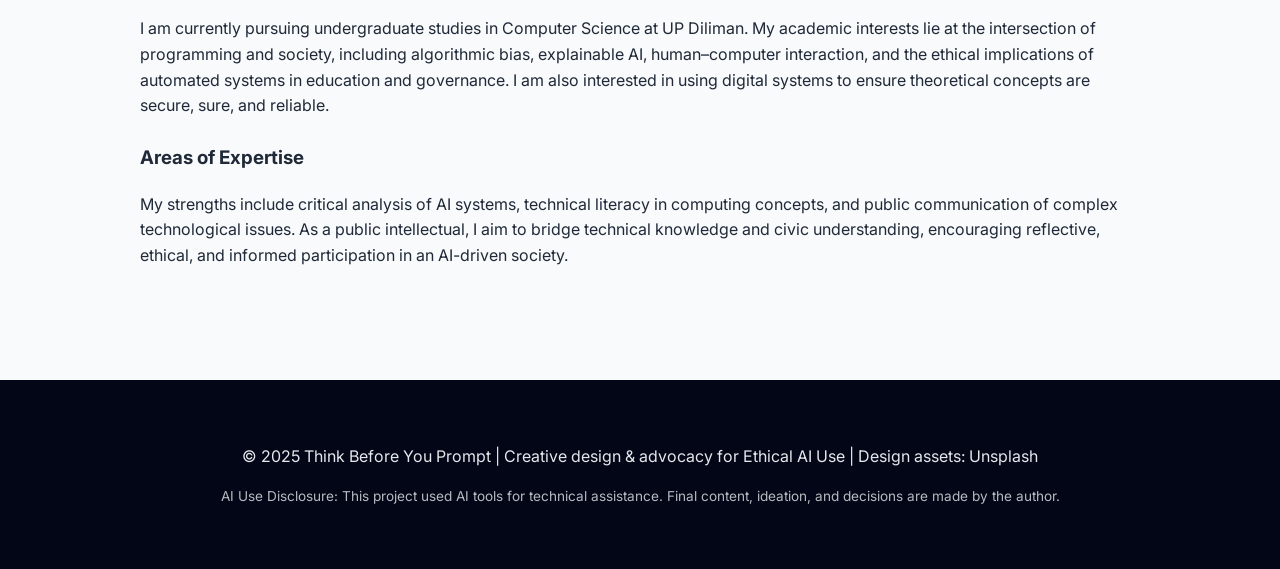
==== commit a8012f95: "added more content" ====
--- a/index.html
+++ b/index.html
@@ -453,8 +453,8 @@
     and responsibility.
   </p>
   <p>
-    My perspective is shaped by my position as both a student and a future practitioner in
-    computing, giving me insight into how everyday technical decisions can carry broader social
+    My perspective is shaped by my position as both a student and a future practitioner in the
+    theoretical science of computers, giving me insight into how everyday technical decisions can carry broader social
     consequences.
   </p>
 
